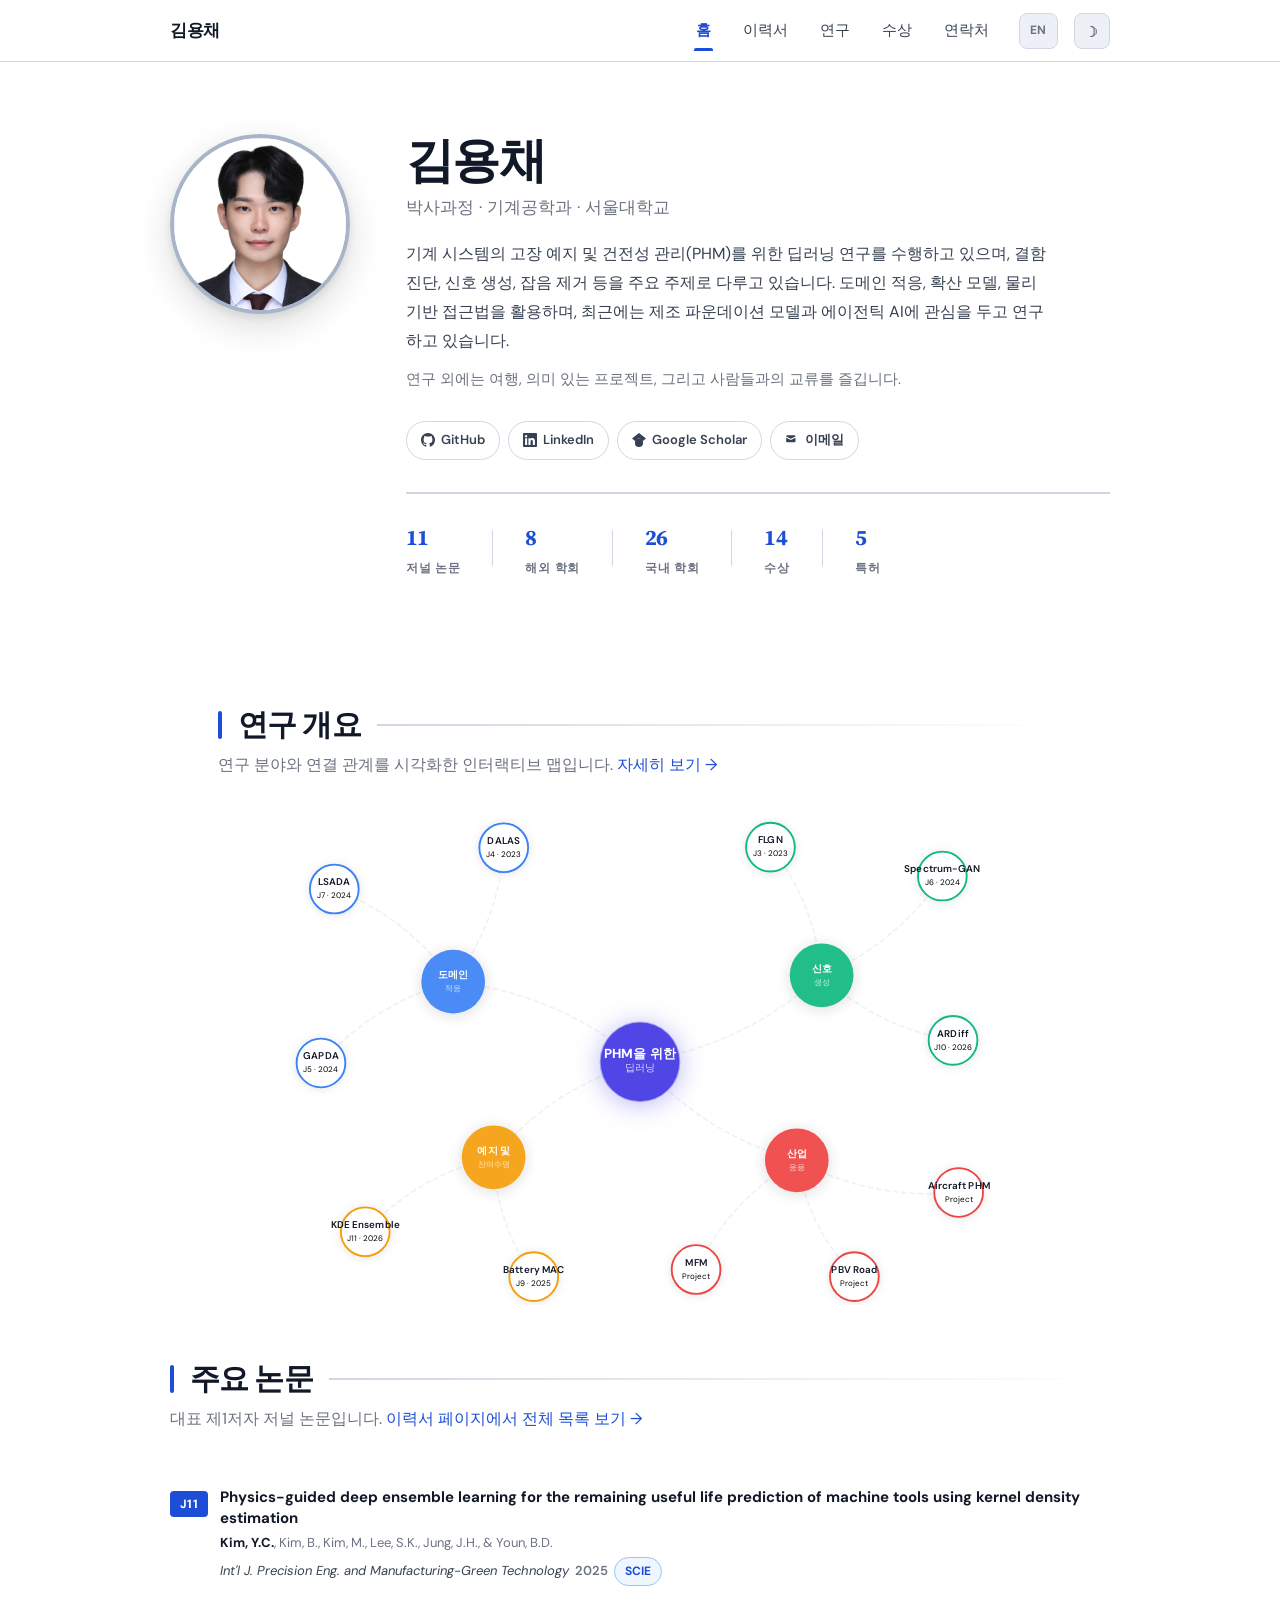
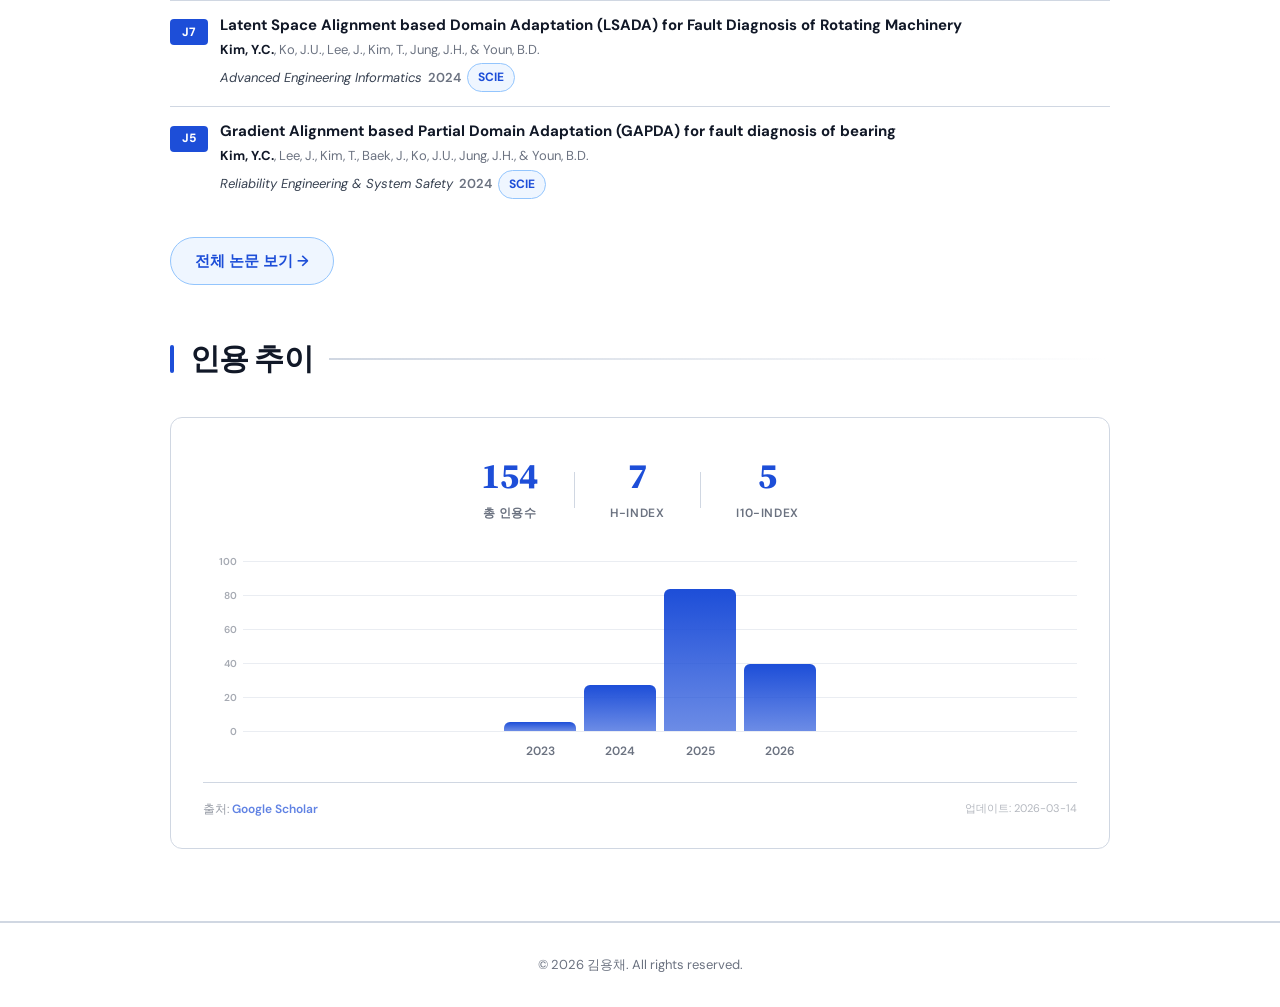
==== ko/index.html @ 2a62b7e0 "mobile friendly, graph" ====
<!DOCTYPE html>
<html lang="ko">
<head>
  <meta charset="UTF-8" />
  <meta name="viewport" content="width=device-width, initial-scale=1.0" />
  <title>김용채 | 박사과정, 서울대학교</title>
  <meta name="description" content="김용채 - 서울대학교 기계공학과 박사과정. 결함 진단, 도메인 적응, 신호 생성을 위한 딥러닝 연구." />
  <link rel="preconnect" href="https://fonts.googleapis.com" />
  <link rel="preconnect" href="https://fonts.gstatic.com" crossorigin />
  <link href="https://fonts.googleapis.com/css2?family=DM+Sans:wght@400;500;600;700;800&family=Source+Serif+4:wght@400;600;700;800&display=swap" rel="stylesheet" />
  <link rel="icon" type="image/svg+xml" href="../favicon.svg" />
  <link rel="stylesheet" href="../css/style.css?v=3" />
</head>
<body>

  <!-- ============================================================
       NAVIGATION
       ============================================================ -->
  <nav class="site-nav">
    <div class="nav-inner">
      <a href="/ko/" class="nav-brand">김용채</a>
      <div class="nav-links">
        <a href="/ko/"              data-page="index">홈</a>
        <a href="/ko/cv.html"       data-page="cv">이력서</a>
        <a href="/ko/research.html" data-page="research">연구</a>
        <a href="/ko/awards.html"   data-page="awards">수상</a>
        <a href="/ko/contact.html"  data-page="contact">연락처</a>
      </div>
      <a href="/" class="lang-toggle" aria-label="Switch to English">EN</a>
      <button id="themeToggle" class="theme-toggle" aria-label="Switch to dark mode">&#9789;</button>
      <button id="navToggle" class="hamburger" aria-label="Toggle menu">
        <span></span><span></span><span></span>
      </button>
    </div>
  </nav>

  <!-- Mobile menu drawer -->
  <div class="mobile-menu" id="mobileMenu">
    <a href="/ko/"              data-page="index">홈</a>
    <a href="/ko/cv.html"       data-page="cv">이력서</a>
    <a href="/ko/research.html" data-page="research">연구</a>
    <a href="/ko/awards.html"   data-page="awards">수상</a>
    <a href="/ko/contact.html"  data-page="contact">연락처</a>
    <button class="mobile-theme-toggle" id="mobileThemeToggle" aria-label="Toggle theme"><span class="theme-icon">&#9789;</span> 다크 모드</button>
  </div>

  <!-- ============================================================
       HERO
       ============================================================ -->
  <section class="hero">
    <div class="hero-inner">

      <!-- Profile photo -->
      <div class="hero-image-wrap">
        <img
          class="hero-image"
          id="heroProfileImage"
          src="../images/profile/반명함.jpg"
          alt="김용채"
        />
      </div>

      <!-- Text column -->
      <div class="hero-content">
        <h1 class="hero-name">김용채</h1>
        <p class="hero-title">박사과정 &middot; 기계공학과 &middot; 서울대학교</p>
        <p class="hero-bio">기계 시스템의 고장 예지 및 건전성 관리(PHM)를 위한 딥러닝 연구를 수행하고 있으며, 결함 진단, 신호 생성, 잡음 제거 등을 주요 주제로 다루고 있습니다. 도메인 적응, 확산 모델, 물리 기반 접근법을 활용하며, 최근에는 제조 파운데이션 모델과 에이전틱 AI에 관심을 두고 연구하고 있습니다.</p>
        <p class="hero-personal">연구 외에는 여행, 의미 있는 프로젝트, 그리고 사람들과의 교류를 즐깁니다.</p>

        <!-- Social links -->
        <div class="social-links">
          <a href="https://github.com/97yong" class="social-link" target="_blank" rel="noopener" aria-label="GitHub">
            <svg viewBox="0 0 24 24" fill="currentColor">
              <path d="M12 0C5.374 0 0 5.373 0 12c0 5.302 3.438 9.8 8.207 11.387.599.111.793-.261.793-.577v-2.234c-3.338.726-4.033-1.416-4.033-1.416-.546-1.387-1.333-1.756-1.333-1.756-1.089-.745.083-.729.083-.729 1.205.084 1.839 1.237 1.839 1.237 1.07 1.834 2.807 1.304 3.492.997.107-.775.418-1.305.762-1.604-2.665-.305-5.467-1.334-5.467-5.931 0-1.311.469-2.381 1.236-3.221-.124-.303-.535-1.524.117-3.176 0 0 1.008-.322 3.301 1.23A11.509 11.509 0 0112 5.803c1.02.005 2.047.138 3.006.404 2.291-1.552 3.297-1.23 3.297-1.23.653 1.653.242 2.874.118 3.176.77.84 1.235 1.911 1.235 3.221 0 4.609-2.807 5.624-5.479 5.921.43.372.823 1.102.823 2.222v3.293c0 .319.192.694.801.576C20.566 21.797 24 17.3 24 12c0-6.627-5.373-12-12-12z"/>
            </svg>
            GitHub
          </a>
          <a href="https://www.linkedin.com/in/yong-chae-kim-89720b229" class="social-link" target="_blank" rel="noopener" aria-label="LinkedIn">
            <svg viewBox="0 0 24 24" fill="currentColor">
              <path d="M20.447 20.452h-3.554v-5.569c0-1.328-.027-3.037-1.852-3.037-1.853 0-2.136 1.445-2.136 2.939v5.667H9.351V9h3.414v1.561h.046c.477-.9 1.637-1.85 3.37-1.85 3.601 0 4.267 2.37 4.267 5.455v6.286zM5.337 7.433a2.062 2.062 0 01-2.063-2.065 2.064 2.064 0 112.063 2.065zm1.782 13.019H3.555V9h3.564v11.452zM22.225 0H1.771C.792 0 0 .774 0 1.729v20.542C0 23.227.792 24 1.771 24h20.451C23.2 24 24 23.227 24 22.271V1.729C24 .774 23.2 0 22.222 0h.003z"/>
            </svg>
            LinkedIn
          </a>
          <a href="https://scholar.google.com/citations?user=qex9tLkAAAAJ&hl=ko&authuser=1" class="social-link" target="_blank" rel="noopener" aria-label="Google Scholar">
            <svg viewBox="0 0 24 24" fill="currentColor">
              <path d="M5.242 13.769L0 9.5 12 0l12 9.5-5.242 4.269C17.548 11.249 14.978 9.5 12 9.5c-2.977 0-5.548 1.748-6.758 4.269zM12 10a7 7 0 100 14 7 7 0 000-14z"/>
            </svg>
            Google Scholar
          </a>
          <a href="mailto:313nara@snu.ac.kr" class="social-link" aria-label="Email">
            <svg viewBox="0 0 24 24" fill="currentColor">
              <path d="M2.003 5.884L10 9.882l7.997-3.998A2 2 0 0016 4H4a2 2 0 00-1.997 1.884z"/>
              <path d="M18 8.118l-8 4-8-4V14a2 2 0 002 2h12a2 2 0 002-2V8.118z"/>
            </svg>
            이메일
          </a>
        </div>

        <!-- Stats row (auto-populated from JSON) -->
        <div class="stats-row">
          <div class="stat-item">
            <span class="stat-num" id="statJournals">—</span>
            <span class="stat-label">저널 논문</span>
          </div>
          <div class="stat-divider" aria-hidden="true"></div>
          <div class="stat-item">
            <span class="stat-num" id="statIntlConf">—</span>
            <span class="stat-label">해외 학회</span>
          </div>
          <div class="stat-divider" aria-hidden="true"></div>
          <div class="stat-item">
            <span class="stat-num" id="statDomConf">—</span>
            <span class="stat-label">국내 학회</span>
          </div>
          <div class="stat-divider" aria-hidden="true"></div>
          <div class="stat-item">
            <span class="stat-num" id="statAwards">—</span>
            <span class="stat-label">수상</span>
          </div>
          <div class="stat-divider" aria-hidden="true"></div>
          <div class="stat-item">
            <span class="stat-num" id="statPatents">—</span>
            <span class="stat-label">특허</span>
          </div>
        </div>

      </div><!-- /hero-content -->
    </div><!-- /hero-inner -->
  </section>

  <!-- ============================================================
       RESEARCH STRUCTURE GRAPH
       ============================================================ -->
  <section class="research-graph-section">
    <div class="container">
      <div class="section-header">
        <h2 class="section-title fade-in">연구 개요</h2>
        <p class="section-subtitle fade-in" data-delay="1">연구 분야와 연결 관계를 시각화한 인터랙티브 맵입니다. <a href="/ko/research.html">자세히 보기 &rarr;</a></p>
      </div>
      <div class="research-graph-wrap fade-in" data-delay="2">
        <svg id="researchGraph" viewBox="0 0 900 520" preserveAspectRatio="xMidYMid meet"></svg>
      </div>
    </div>
  </section>

  <!-- ============================================================
       SELECTED PUBLICATIONS
       ============================================================ -->
  <main class="page-main" style="padding-top: 0; padding-bottom: 0;">
    <div class="page-container">

      <!-- Selected Publications -->
      <section style="margin-bottom: 56px;">
        <div class="section-header">
          <h2 class="section-title fade-in">주요 논문</h2>
          <p class="section-subtitle fade-in" data-delay="1">대표 제1저자 저널 논문입니다. <a href="/ko/cv.html">이력서 페이지에서 전체 목록 보기 &rarr;</a></p>
        </div>

        <div class="pub-list">

          <!-- J11 -->
          <div class="pub-item fade-in">
            <div class="pub-id-col">
              <span class="pub-id">J11</span>
            </div>
            <div class="pub-content">
              <div class="pub-title">
                Physics-guided deep ensemble learning for the remaining useful life prediction of machine tools using kernel density estimation
              </div>
              <div class="pub-authors"><strong class="self">Kim, Y.C.</strong>, Kim, B., Kim, M., Lee, S.K., Jung, J.H., &amp; Youn, B.D.</div>
              <div class="pub-meta">
                <span class="pub-venue">Int'l J. Precision Eng. and Manufacturing-Green Technology</span>
                <span class="pub-year">2025</span>
                <span class="pill-index">SCIE</span>
              </div>
            </div>
          </div>

          <!-- J7 -->
          <div class="pub-item fade-in" data-delay="1">
            <div class="pub-id-col">
              <span class="pub-id">J7</span>
            </div>
            <div class="pub-content">
              <div class="pub-title">
                Latent Space Alignment based Domain Adaptation (LSADA) for Fault Diagnosis of Rotating Machinery
              </div>
              <div class="pub-authors"><strong class="self">Kim, Y.C.</strong>, Ko, J.U., Lee, J., Kim, T., Jung, J.H., &amp; Youn, B.D.</div>
              <div class="pub-meta">
                <span class="pub-venue">Advanced Engineering Informatics</span>
                <span class="pub-year">2024</span>
                <span class="pill-index">SCIE</span>
              </div>
            </div>
          </div>

          <!-- J5 -->
          <div class="pub-item fade-in" data-delay="2">
            <div class="pub-id-col">
              <span class="pub-id">J5</span>
            </div>
            <div class="pub-content">
              <div class="pub-title">
                Gradient Alignment based Partial Domain Adaptation (GAPDA) for fault diagnosis of bearing
              </div>
              <div class="pub-authors"><strong class="self">Kim, Y.C.</strong>, Lee, J., Kim, T., Baek, J., Ko, J.U., Jung, J.H., &amp; Youn, B.D.</div>
              <div class="pub-meta">
                <span class="pub-venue">Reliability Engineering &amp; System Safety</span>
                <span class="pub-year">2024</span>
                <span class="pill-index">SCIE</span>
              </div>
            </div>
          </div>

        </div><!-- /pub-list -->

        <div style="margin-top: 24px;">
          <a href="/ko/cv.html" class="btn btn-outline">전체 논문 보기 &rarr;</a>
        </div>
      </section>

      <!-- ============================================================
           CITATION TREND CHART
           ============================================================ -->
      <section class="citation-section" style="margin-bottom: 56px;">
        <div class="section-header">
          <h2 class="section-title fade-in">인용 추이</h2>
        </div>
        <div class="citation-chart-wrap fade-in" data-delay="1">
          <div class="citation-stats">
            <div class="citation-stat">
              <span class="citation-stat-num" id="citTotal">—</span>
              <span class="citation-stat-label">총 인용수</span>
            </div>
            <div class="citation-stat">
              <span class="citation-stat-num" id="citHIndex">—</span>
              <span class="citation-stat-label">h-index</span>
            </div>
            <div class="citation-stat">
              <span class="citation-stat-num" id="citI10">—</span>
              <span class="citation-stat-label">i10-index</span>
            </div>
          </div>
          <div class="citation-chart-area">
            <div class="citation-grid-lines" id="citGridLines"></div>
            <div class="citation-chart" id="citationChart">
              <!-- Rendered by JS -->
            </div>
          </div>
          <div class="citation-footer">
            <p class="citation-source">출처: <a href="https://scholar.google.com/citations?user=qex9tLkAAAAJ" target="_blank" rel="noopener">Google Scholar</a></p>
            <span class="citation-updated" id="citUpdated"></span>
          </div>
        </div>
      </section>

    </div><!-- /page-container -->
  </main>


  <!-- ============================================================
       FOOTER
       ============================================================ -->
  <footer class="site-footer">
    <p>&copy; 2026 김용채. All rights reserved.</p>
  </footer>

  <script src="../js/main.js"></script>
  <script>
    document.addEventListener('DOMContentLoaded', async () => {
      // Apply profile image adjustments from site.json
      try {
        const data = await loadJSON('../data/site.json');
        const img = document.getElementById('heroProfileImage');
        if (img && data.profileImage) img.src = '../' + data.profileImage;
        if (img && data.profileImageAdjust) {
          const adj = data.profileImageAdjust;
          img.style.transformOrigin = (adj.posX ?? 50) + '% ' + (adj.posY ?? 50) + '%';
          if (adj.zoom && adj.zoom !== 100) {
            img.style.transform = 'scale(' + (adj.zoom / 100) + ')';
          }
        }
      } catch(e) {}

      // Auto-populate stats from JSON data
      try {
        const [pub, awards] = await Promise.all([
          loadJSON('../data/publications.json'),
          loadJSON('../data/awards.json')
        ]);
        const jCount = (pub.journals || []).length;
        const intlCount = (pub.conferences || []).length;
        const domCount = (pub.domesticConferences || []).length;
        const aCount = (awards.competitions || []).length;
        const pCount = (pub.patents ? (pub.patents.registered || []).length + (pub.patents.applications || []).length : 0);
        document.getElementById('statJournals').textContent = jCount;
        document.getElementById('statIntlConf').textContent = intlCount;
        document.getElementById('statDomConf').textContent = domCount;
        document.getElementById('statAwards').textContent = aCount;
        document.getElementById('statPatents').textContent = pCount;
      } catch(e) {}

      // Citation trend chart
      try {
        const cit = await loadJSON('../data/citations.json');

        function animateCount(el, target) {
          var duration = 1200;
          var startTime = null;
          function step(ts) {
            if (!startTime) startTime = ts;
            var progress = Math.min((ts - startTime) / duration, 1);
            var ease = 1 - Math.pow(1 - progress, 3);
            el.textContent = Math.round(target * ease);
            if (progress < 1) requestAnimationFrame(step);
          }
          requestAnimationFrame(step);
        }

        const elTotal  = document.getElementById('citTotal');
        const elHIndex = document.getElementById('citHIndex');
        const elI10    = document.getElementById('citI10');
        if (elTotal)  animateCount(elTotal,  cit.totalCitations || 0);
        if (elHIndex) animateCount(elHIndex, cit.hIndex || 0);
        if (elI10)    animateCount(elI10,    cit.i10Index || 0);

        // Last updated
        const updEl = document.getElementById('citUpdated');
        if (updEl && cit.lastUpdated) {
          updEl.textContent = '업데이트: ' + cit.lastUpdated;
        }

        const chart = document.getElementById('citationChart');
        const gridLines = document.getElementById('citGridLines');
        const years = Object.keys(cit.citesPerYear || {}).sort();
        if (chart && years.length > 0) {
          const counts = years.map(y => cit.citesPerYear[y]);
          const maxCount = Math.max(...counts, 1);
          const chartHeight = chart.clientHeight || 200;

          // Draw horizontal grid lines at round intervals (10, 20, 30...)
          if (gridLines) {
            var interval = maxCount <= 50 ? 10 : maxCount <= 100 ? 20 : maxCount <= 200 ? 25 : 50;
            var gridMax = Math.ceil(maxCount / interval) * interval;
            for (var g = 0; g <= gridMax; g += interval) {
              var pct = (g / gridMax) * 100;
              var line = document.createElement('div');
              line.className = 'citation-grid-line';
              line.style.bottom = pct + '%';
              gridLines.appendChild(line);
              var label = document.createElement('div');
              label.className = 'citation-grid-label';
              label.style.bottom = pct + '%';
              label.textContent = g;
              gridLines.appendChild(label);
            }
          }

          // Use gridMax for bar height calculation
          var barMax = Math.ceil(maxCount / (maxCount <= 50 ? 10 : maxCount <= 100 ? 20 : maxCount <= 200 ? 25 : 50)) * (maxCount <= 50 ? 10 : maxCount <= 100 ? 20 : maxCount <= 200 ? 25 : 50);

          years.forEach(function(year, i) {
            const count = counts[i];
            const barHeight = barMax > 0 ? Math.max((count / barMax) * (chartHeight - 30), count > 0 ? 4 : 0) : 0;

            const group = document.createElement('div');
            group.className = 'citation-bar-group';

            const countEl = document.createElement('div');
            countEl.className = 'citation-bar-count';
            countEl.textContent = count;

            const bar = document.createElement('div');
            bar.className = 'citation-bar';
            bar.style.height = barHeight + 'px';
            bar.style.transitionDelay = (i * 0.12) + 's';

            const yearEl = document.createElement('div');
            yearEl.className = 'citation-bar-year';
            yearEl.textContent = year;

            group.appendChild(countEl);
            group.appendChild(bar);
            group.appendChild(yearEl);
            chart.appendChild(group);
          });

          // Animate bars + show counts when scrolled into view
          const observer = new IntersectionObserver(function(entries) {
            entries.forEach(function(entry) {
              if (entry.isIntersecting) {
                chart.querySelectorAll('.citation-bar').forEach(function(b) {
                  b.classList.add('animate');
                });
                setTimeout(function() {
                  chart.querySelectorAll('.citation-bar-count').forEach(function(c) {
                    c.classList.add('show');
                  });
                }, 600);
                observer.disconnect();
              }
            });
          }, { threshold: 0.2 });
          observer.observe(chart);
        }
      } catch(e) {}
    });
  </script>
  <script>
    // Interactive Force-Directed Research Graph
    document.addEventListener('DOMContentLoaded', function () {
      var svg = document.getElementById('researchGraph');
      if (!svg) return;
      var wrap = svg.closest('.research-graph-wrap');
      var W = 900, H = 520;

      // Category colors
      var colors = {
        center: '#4F46E5',
        da: '#3B82F6',
        sg: '#10B981',
        prog: '#F59E0B',
        app: '#EF4444'
      };

      // All nodes: { id, label, sub, x, y, r, type, branch, desc, fixed }
      var nodes = [
        { id: 'center', label: 'PHM을 위한', sub: '딥러닝', x: 450, y: 260, r: 42, type: 'center', branch: 'center', fixed: true },
        // Domain Adaptation
        { id: 'da', label: '도메인', sub: '적응', x: 200, y: 140, r: 34, type: 'branch', branch: 'da' },
        { id: 'lsada', label: 'LSADA', sub: 'J7 · 2024', x: 70, y: 60, r: 26, type: 'leaf', branch: 'da', desc: 'Latent Space Alignment Domain Adaptation for unsupervised fault diagnosis' },
        { id: 'gapda', label: 'GAPDA', sub: 'J5 · 2024', x: 80, y: 230, r: 26, type: 'leaf', branch: 'da', desc: 'Gradient Alignment Partial Domain Adaptation with domain knowledge filter' },
        { id: 'dalas', label: 'DALAS', sub: 'J4 · 2023', x: 200, y: 30, r: 26, type: 'leaf', branch: 'da', desc: 'Label-aligned sampling for imbalanced cross-domain fault diagnosis' },
        // Signal Generation
        { id: 'sg', label: '신호', sub: '생성', x: 700, y: 140, r: 34, type: 'branch', branch: 'sg' },
        { id: 'flgn', label: 'FLGN', sub: 'J3 · 2023', x: 700, y: 30, r: 26, type: 'leaf', branch: 'sg', desc: 'Frequency-learning generative network for variable-length vibration signals' },
        { id: 'gan', label: 'Spectrum-GAN', sub: 'J6 · 2024', x: 830, y: 60, r: 26, type: 'leaf', branch: 'sg', desc: 'Spectral loss & density-directionality sampling for fault signal generation' },
        { id: 'ardiff', label: 'ARDiff', sub: 'J10 · 2026', x: 830, y: 220, r: 26, type: 'leaf', branch: 'sg', desc: 'Adaptive reverse-step diffusion for unsupervised vibration denoising' },
        // Prognostics
        { id: 'prog', label: '예지 및', sub: '잔여수명', x: 260, y: 420, r: 34, type: 'branch', branch: 'prog' },
        { id: 'kde', label: 'KDE Ensemble', sub: 'J11 · 2026', x: 120, y: 470, r: 26, type: 'leaf', branch: 'prog', desc: 'Physics-guided transformer ensemble with KDE for tool remaining useful life' },
        { id: 'batt', label: 'Battery MAC', sub: 'J9 · 2025', x: 300, y: 490, r: 26, type: 'leaf', branch: 'prog', desc: 'Partial charge matrix framework for battery maximum available capacity' },
        // Industrial Applications
        { id: 'app', label: '산업', sub: '응용', x: 640, y: 420, r: 34, type: 'branch', branch: 'app' },
        { id: 'mfm', label: 'MFM', sub: 'Project', x: 560, y: 490, r: 26, type: 'leaf', branch: 'app', desc: 'Large-scale multimodal foundation model for manufacturing data' },
        { id: 'pbv', label: 'PBV Road', sub: 'Project', x: 700, y: 490, r: 26, type: 'leaf', branch: 'app', desc: 'Deep learning for road diagnostics: anomaly detection & pothole identification' },
        { id: 'air', label: 'Aircraft PHM', sub: 'Project', x: 810, y: 460, r: 26, type: 'leaf', branch: 'app', desc: 'Flight data recorder analysis with autoencoder for engine anomaly detection' }
      ];

      // Edges: [sourceId, targetId]
      var edges = [
        ['center','da'],['center','sg'],['center','prog'],['center','app'],
        ['da','lsada'],['da','gapda'],['da','dalas'],
        ['sg','flgn'],['sg','gan'],['sg','ardiff'],
        ['prog','kde'],['prog','batt'],
        ['app','mfm'],['app','pbv'],['app','air']
      ];

      var nodeMap = {};
      nodes.forEach(function(n) { n.vx = 0; n.vy = 0; nodeMap[n.id] = n; });

      // SVG helper
      function el(tag, attrs) {
        var e = document.createElementNS('http://www.w3.org/2000/svg', tag);
        for (var k in attrs) e.setAttribute(k, attrs[k]);
        return e;
      }

      // Defs: gradients & glow filter
      var defs = el('defs', {});
      // Glow filter
      defs.innerHTML =
        '<filter id="glow" x="-50%" y="-50%" width="200%" height="200%">' +
          '<feGaussianBlur stdDeviation="3" result="blur"/>' +
          '<feMerge><feMergeNode in="blur"/><feMergeNode in="SourceGraphic"/></feMerge>' +
        '</filter>';
      svg.appendChild(defs);

      // Edge layer
      var edgeLayer = el('g', { class: 'rg-edge-layer' });
      svg.appendChild(edgeLayer);
      // Node layer
      var nodeLayer = el('g', { class: 'rg-node-layer' });
      svg.appendChild(nodeLayer);

      // Draw edges as paths (curved)
      var edgeEls = [];
      edges.forEach(function(e) {
        var path = el('path', { class: 'rg-edge', 'data-branch': nodeMap[e[1]].branch, 'data-src': e[0], 'data-tgt': e[1] });
        edgeLayer.appendChild(path);
        edgeEls.push({ src: e[0], tgt: e[1], el: path });
      });

      function updateEdge(ee) {
        var s = nodeMap[ee.src], t = nodeMap[ee.tgt];
        var mx = (s.x + t.x) / 2, my = (s.y + t.y) / 2;
        var dx = t.x - s.x, dy = t.y - s.y;
        var len = Math.sqrt(dx*dx + dy*dy) || 1;
        var off = len * 0.15;
        var cx = mx + (-dy / len) * off;
        var cy = my + (dx / len) * off;
        ee.el.setAttribute('d', 'M' + s.x + ',' + s.y + ' Q' + cx + ',' + cy + ' ' + t.x + ',' + t.y);
      }

      // Draw nodes
      var nodeEls = [];
      nodes.forEach(function(n) {
        var g = el('g', { class: 'rg-node-group', 'data-id': n.id, 'data-branch': n.branch, style: 'cursor:grab' });

        // Circle
        var c = el('circle', {
          cx: 0, cy: 0, r: n.r,
          class: 'rg-circle rg-circle-' + n.type,
          fill: n.type === 'center' ? colors.center : (n.type === 'branch' ? colors[n.branch] : 'var(--color-bg-card, var(--color-bg))'),
          stroke: colors[n.branch],
          'stroke-width': n.type === 'leaf' ? 2 : 0
        });
        g.appendChild(c);

        // Pulse ring for center
        if (n.type === 'center') {
          var pulse = el('circle', { cx: 0, cy: 0, r: n.r, class: 'rg-pulse', fill: 'none', stroke: colors.center, 'stroke-width': 2, opacity: 0.4 });
          g.insertBefore(pulse, c);
        }

        // Label
        var label = el('text', { x: 0, y: n.sub ? -4 : 2, class: 'rg-label rg-label-' + n.type });
        label.textContent = n.label;
        g.appendChild(label);

        if (n.sub) {
          var sub = el('text', { x: 0, y: 10, class: 'rg-sublabel rg-sublabel-' + n.type });
          sub.textContent = n.sub;
          g.appendChild(sub);
        }

        g.setAttribute('transform', 'translate(' + n.x + ',' + n.y + ')');
        nodeLayer.appendChild(g);
        n.el = g;
        nodeEls.push(n);
      });

      // Tooltip
      var tooltip = document.createElement('div');
      tooltip.className = 'rg-tooltip';
      tooltip.innerHTML = '<div class="rg-tooltip-title"></div><div class="rg-tooltip-desc"></div>';
      wrap.appendChild(tooltip);

      function showTooltip(n) {
        if (!n.desc) return;
        var rect = wrap.getBoundingClientRect();
        var svgRect = svg.getBoundingClientRect();
        var sx = svgRect.width / W, sy = svgRect.height / H;
        var px = n.x * sx + svgRect.left - rect.left;
        var py = n.y * sy + svgRect.top - rect.top;
        tooltip.querySelector('.rg-tooltip-title').textContent = n.label;
        tooltip.querySelector('.rg-tooltip-desc').textContent = n.desc;
        tooltip.style.left = Math.max(8, Math.min(px - 130, rect.width - 270)) + 'px';
        tooltip.style.top = (py - n.r * sy - 68) + 'px';
        tooltip.classList.add('visible');
      }
      function hideTooltip() { tooltip.classList.remove('visible'); }

      // Hover highlighting
      nodes.forEach(function(n) {
        n.el.addEventListener('mouseenter', function() {
          n.el.classList.add('hovered');
          edgeEls.forEach(function(ee) {
            if (ee.src === n.id || ee.tgt === n.id || ee.src === n.branch || (n.type === 'branch' && nodeMap[ee.tgt].branch === n.id)) {
              ee.el.classList.add('active');
            }
          });
          showTooltip(n);
        });
        n.el.addEventListener('mouseleave', function() {
          n.el.classList.remove('hovered');
          edgeEls.forEach(function(ee) { ee.el.classList.remove('active'); });
          hideTooltip();
        });
        if (n.type === 'leaf') {
          n.el.addEventListener('click', function(e) {
            if (!n._dragged) window.location.href = '/ko/research.html';
          });
        }
      });

      // Force simulation with auto-stop
      var damping = 0.85;
      var running = true;
      var animId = null;
      var springLen = { center: 180, branch: 120 };
      var springK = 0.008;
      var repulsion = 8000;
      var centerGravity = 0.0005;
      var stableFrames = 0;

      function tick() {
        // Repulsion between all nodes
        for (var i = 0; i < nodes.length; i++) {
          for (var j = i + 1; j < nodes.length; j++) {
            var a = nodes[i], b = nodes[j];
            var dx = b.x - a.x, dy = b.y - a.y;
            var dist = Math.sqrt(dx*dx + dy*dy) || 1;
            var minDist = a.r + b.r + 10;
            if (dist < minDist * 3) {
              var force = repulsion / (dist * dist);
              var fx = (dx / dist) * force, fy = (dy / dist) * force;
              if (!a.fixed) { a.vx -= fx; a.vy -= fy; }
              if (!b.fixed) { b.vx += fx; b.vy += fy; }
            }
          }
        }

        // Spring forces along edges
        edgeEls.forEach(function(ee) {
          var s = nodeMap[ee.src], t = nodeMap[ee.tgt];
          var dx = t.x - s.x, dy = t.y - s.y;
          var dist = Math.sqrt(dx*dx + dy*dy) || 1;
          var ideal = s.type === 'center' ? springLen.center : springLen.branch;
          var force = (dist - ideal) * springK;
          var fx = (dx / dist) * force, fy = (dy / dist) * force;
          if (!s.fixed) { s.vx += fx; s.vy += fy; }
          if (!t.fixed) { t.vx -= fx; t.vy -= fy; }
        });

        // Center gravity
        nodes.forEach(function(n) {
          if (n.fixed) return;
          n.vx += (W / 2 - n.x) * centerGravity;
          n.vy += (H / 2 - n.y) * centerGravity;
        });

        // Integrate
        var totalV = 0;
        nodes.forEach(function(n) {
          if (n.fixed || n._dragging) return;
          n.vx *= damping;
          n.vy *= damping;
          n.x += n.vx;
          n.y += n.vy;
          n.x = Math.max(n.r + 5, Math.min(W - n.r - 5, n.x));
          n.y = Math.max(n.r + 5, Math.min(H - n.r - 5, n.y));
          totalV += Math.abs(n.vx) + Math.abs(n.vy);
        });

        // Update positions
        nodes.forEach(function(n) {
          n.el.setAttribute('transform', 'translate(' + n.x.toFixed(1) + ',' + n.y.toFixed(1) + ')');
        });
        edgeEls.forEach(updateEdge);

        // Auto-stop when stable
        if (totalV < 0.5) {
          stableFrames++;
          if (stableFrames > 30) { running = false; }
        } else {
          stableFrames = 0;
        }

        if (running) animId = requestAnimationFrame(tick);
      }

      // Run simulation
      animId = requestAnimationFrame(tick);
      setTimeout(function() { damping = 0.5; }, 1500);
      setTimeout(function() { damping = 0.15; }, 3000);

      // Drag handling
      var dragNode = null, dragOffset = { x: 0, y: 0 };

      function getSVGPoint(e) {
        var rect = svg.getBoundingClientRect();
        var touch = e.touches ? e.touches[0] : e;
        return {
          x: (touch.clientX - rect.left) / rect.width * W,
          y: (touch.clientY - rect.top) / rect.height * H
        };
      }

      function onStart(e) {
        var target = e.target.closest('.rg-node-group');
        if (!target) return;
        var id = target.getAttribute('data-id');
        var n = nodeMap[id];
        if (!n || n.type === 'center') return;
        e.preventDefault();
        var pt = getSVGPoint(e);
        dragNode = n;
        dragNode._dragging = true;
        dragNode._dragged = false;
        dragOffset.x = n.x - pt.x;
        dragOffset.y = n.y - pt.y;
        target.style.cursor = 'grabbing';
        damping = 0.85;
        stableFrames = 0;
        if (!running) { running = true; animId = requestAnimationFrame(tick); }
      }

      function onMove(e) {
        if (!dragNode) return;
        e.preventDefault();
        var pt = getSVGPoint(e);
        dragNode.x = Math.max(dragNode.r, Math.min(W - dragNode.r, pt.x + dragOffset.x));
        dragNode.y = Math.max(dragNode.r, Math.min(H - dragNode.r, pt.y + dragOffset.y));
        dragNode.vx = 0; dragNode.vy = 0;
        dragNode._dragged = true;
      }

      function onEnd() {
        if (!dragNode) return;
        dragNode.el.style.cursor = 'grab';
        dragNode._dragging = false;
        dragNode = null;
        setTimeout(function() { damping = 0.3; }, 500);
        setTimeout(function() { damping = 0.1; }, 2000);
      }

      svg.addEventListener('mousedown', onStart);
      svg.addEventListener('touchstart', onStart, { passive: false });
      window.addEventListener('mousemove', onMove);
      window.addEventListener('touchmove', onMove, { passive: false });
      window.addEventListener('mouseup', onEnd);
      window.addEventListener('touchend', onEnd);
    });
  </script>
</body>
</html>
---- css/style.css ----
/*
 * ============================================================
 *  style.css — Yong Chae Kim | Academic Personal Website
 *  Design: Bright, confident academic — high contrast,
 *          strong typography, visible cards and borders.
 *  Font: Source Serif 4 (headings) + DM Sans (body)
 * ============================================================
 */


/* ============================================================
   1. CSS CUSTOM PROPERTIES (DESIGN TOKENS)
   ============================================================ */

:root {
  /* --- Palette: Light Mode --- */
  --color-bg:           #ffffff;
  --color-bg-subtle:    #f6f8fb;
  --color-bg-inset:     #edf1f7;
  --color-surface:      #ffffff;
  --color-surface-hover:#f0f4ff;

  --color-border:       #d0d7e2;
  --color-border-strong:#a8b5c8;

  --color-text:         #111827;
  --color-text-muted:   #374151;
  --color-text-subtle:  #6b7280;
  --color-text-faint:   #9ca3af;

  --color-accent:       #1d4ed8;
  --color-accent-hover: #1e40af;
  --color-accent-subtle:#eff6ff;
  --color-accent-border:#93c5fd;

  --color-gold:         #92400e;
  --color-gold-bg:      #fef3c7;
  --color-gold-border:  #fcd34d;

  --color-silver:       #475569;
  --color-silver-bg:    #f1f5f9;
  --color-silver-border:#cbd5e1;

  --color-green:        #065f46;
  --color-green-bg:     #d1fae5;
  --color-green-border: #6ee7b7;

  /* --- Typography --- */
  --font-heading: 'Source Serif 4', 'Georgia', serif;
  --font-sans:    'DM Sans', -apple-system, BlinkMacSystemFont, 'Segoe UI', Helvetica, sans-serif;
  --font-mono:    'SFMono-Regular', Consolas, 'Liberation Mono', Menlo, monospace;

  /* --- Spacing --- */
  --nav-height:  62px;
  --page-max:    940px;
  --page-pad:    clamp(20px, 5vw, 48px);

  /* --- Radii --- */
  --radius-sm:   4px;
  --radius-md:   8px;
  --radius-lg:   12px;
  --radius-xl:   16px;
  --radius-pill: 100px;

  /* --- Shadows (stronger for visibility) --- */
  --shadow-sm:   0 1px 3px rgba(0, 0, 0, 0.1), 0 1px 2px rgba(0, 0, 0, 0.06);
  --shadow-md:   0 4px 14px rgba(0, 0, 0, 0.12), 0 2px 6px rgba(0, 0, 0, 0.08);
  --shadow-lg:   0 12px 36px rgba(0, 0, 0, 0.14), 0 4px 10px rgba(0, 0, 0, 0.08);
  --shadow-hover:0 10px 30px rgba(29, 78, 216, 0.18), 0 4px 10px rgba(29, 78, 216, 0.10);

  /* --- Transitions --- */
  --ease:        cubic-bezier(0.4, 0, 0.2, 1);
  --transition:  0.2s var(--ease);
  --transition-slow: 0.3s var(--ease);
  --transition-theme: background-color 0.3s var(--ease),
                      color 0.3s var(--ease),
                      border-color 0.3s var(--ease),
                      box-shadow 0.3s var(--ease);
}


/* ============================================================
   2. CSS RESET & BASE
   ============================================================ */

*, *::before, *::after {
  box-sizing: border-box;
  margin: 0;
  padding: 0;
}

html {
  scroll-behavior: smooth;
  font-size: 16px;
  -webkit-text-size-adjust: 100%;
  text-size-adjust: 100%;
}

body {
  font-family: var(--font-sans);
  font-size: 1rem;
  line-height: 1.75;
  color: var(--color-text);
  background-color: var(--color-bg);
  transition: var(--transition-theme);
  overflow-x: hidden;
  -webkit-font-smoothing: antialiased;
  -moz-osx-font-smoothing: grayscale;
}

img {
  max-width: 100%;
  display: block;
  -webkit-user-drag: none;
  user-select: none;
  pointer-events: none;
}

a {
  color: var(--color-accent);
  text-decoration: none;
  transition: color var(--transition);
}

a:hover {
  color: var(--color-accent-hover);
}

ul, ol {
  list-style: none;
}

button {
  cursor: pointer;
  font-family: inherit;
  border: none;
  background: none;
}

::selection {
  background: var(--color-accent-subtle);
  color: var(--color-accent);
}


/* ============================================================
   3. TYPOGRAPHY SCALE
   ============================================================ */

h1, h2, h3, h4, h5, h6 {
  font-family: var(--font-heading);
  font-weight: 700;
  line-height: 1.2;
  letter-spacing: -0.01em;
  color: var(--color-text);
  transition: color var(--transition-slow);
}

h1 { font-size: clamp(2.25rem, 5vw, 3.25rem); font-weight: 800; letter-spacing: -0.02em; }
h2 { font-size: clamp(1.5rem, 3vw, 2rem);     font-weight: 700; }
h3 { font-size: clamp(1.125rem, 2vw, 1.375rem); font-weight: 600; }
h4 { font-size: 1rem;   font-weight: 600; }
h5 { font-size: 0.875rem; font-weight: 600; }
h6 { font-size: 0.8125rem; font-weight: 600; }

p {
  color: var(--color-text-muted);
  transition: color var(--transition-slow);
}

small {
  font-size: 0.8125rem;
  color: var(--color-text-subtle);
}

strong {
  font-weight: 600;
  color: var(--color-text);
}

code {
  font-family: var(--font-mono);
  font-size: 0.875em;
  background: var(--color-bg-inset);
  padding: 0.15em 0.4em;
  border-radius: var(--radius-sm);
  color: var(--color-accent);
}


/* ============================================================
   4. NAVIGATION
   ============================================================ */

.site-nav {
  position: fixed;
  top: 0;
  left: 0;
  right: 0;
  z-index: 1000;
  height: var(--nav-height);
  background: rgba(255, 255, 255, 0.95);
  backdrop-filter: blur(16px) saturate(180%);
  -webkit-backdrop-filter: blur(16px) saturate(180%);
  border-bottom: 1px solid var(--color-border);
  transition: var(--transition-theme),
              box-shadow var(--transition-slow);
}

.site-nav.scrolled {
  box-shadow: var(--shadow-sm);
}

.nav-inner {
  max-width: calc(var(--page-max) + var(--page-pad) * 2);
  margin: 0 auto;
  padding: 0 var(--page-pad);
  height: 100%;
  display: flex;
  align-items: center;
  gap: 16px;
}

/* Brand / logo */
.nav-brand {
  font-family: var(--font-heading);
  font-size: 1.0625rem;
  font-weight: 700;
  letter-spacing: -0.02em;
  color: var(--color-text);
  white-space: nowrap;
  transition: color var(--transition-slow);
}

.nav-brand:hover {
  color: var(--color-accent);
}

.nav-brand .accent {
  color: var(--color-accent);
}

/* Desktop links */
.nav-links {
  display: flex;
  align-items: center;
  gap: 4px;
  margin-left: auto;
}

.nav-links a {
  font-size: 0.9375rem;
  font-weight: 500;
  color: var(--color-text-muted);
  padding: 6px 14px;
  border-radius: var(--radius-md);
  transition: color var(--transition), background var(--transition);
  position: relative;
}

.nav-links a:hover {
  color: var(--color-text);
  background: var(--color-bg-inset);
}

.nav-links a.active {
  color: var(--color-accent);
  font-weight: 600;
}

.nav-links a.active::after {
  content: '';
  position: absolute;
  bottom: -1px;
  left: 12px;
  right: 12px;
  height: 2.5px;
  background: var(--color-accent);
  border-radius: 2px 2px 0 0;
}

/* Theme toggle */
.theme-toggle {
  display: flex;
  align-items: center;
  justify-content: center;
  width: 36px;
  height: 36px;
  border-radius: var(--radius-md);
  background: var(--color-bg-inset);
  border: 1px solid var(--color-border);
  color: var(--color-text-subtle);
  transition: background var(--transition), border-color var(--transition),
              color var(--transition), transform var(--transition);
  flex-shrink: 0;
  font-size: 1.1rem;
}

.theme-toggle:hover {
  background: var(--color-bg-subtle);
  border-color: var(--color-border-strong);
  color: var(--color-text);
  transform: rotate(12deg);
}

.theme-toggle svg {
  width: 16px;
  height: 16px;
  fill: none;
  stroke: currentColor;
  stroke-width: 2;
  stroke-linecap: round;
  stroke-linejoin: round;
}

.theme-toggle .icon-sun  { display: block; }
.theme-toggle .icon-moon { display: none; }

/* Language toggle */
.lang-toggle {
  display: flex;
  align-items: center;
  justify-content: center;
  height: 36px;
  padding: 0 10px;
  border-radius: var(--radius-md);
  background: var(--color-bg-inset);
  border: 1px solid var(--color-border);
  color: var(--color-text-subtle);
  font-size: 0.75rem;
  font-weight: 700;
  letter-spacing: 0.05em;
  text-decoration: none;
  flex-shrink: 0;
  transition: background var(--transition), border-color var(--transition),
              color var(--transition);
}

.lang-toggle:hover {
  background: var(--color-bg-subtle);
  border-color: var(--color-border-strong);
  color: var(--color-text);
}

/* Hamburger -- mobile only */
.hamburger {
  display: none;
  flex-direction: column;
  justify-content: center;
  gap: 5px;
  width: 36px;
  height: 36px;
  border-radius: var(--radius-md);
  border: 1px solid var(--color-border);
  background: var(--color-bg-inset);
  color: var(--color-text-subtle);
  transition: background var(--transition), border-color var(--transition);
  padding: 8px;
  margin-left: 4px;
}

.hamburger:hover {
  background: var(--color-bg-subtle);
  border-color: var(--color-border-strong);
}

.hamburger span {
  display: block;
  width: 100%;
  height: 1.5px;
  background: currentColor;
  border-radius: 2px;
  transition: transform var(--transition), opacity var(--transition);
}

.hamburger.open span:nth-child(1) { transform: rotate(45deg) translate(4.5px, 4.5px); }
.hamburger.open span:nth-child(2) { opacity: 0; }
.hamburger.open span:nth-child(3) { transform: rotate(-45deg) translate(4.5px, -4.5px); }

/* Mobile menu drawer */
.mobile-menu {
  display: none;
  position: fixed;
  top: var(--nav-height);
  left: 0;
  right: 0;
  background: var(--color-bg);
  border-bottom: 1px solid var(--color-border);
  padding: 8px 20px 16px;
  z-index: 999;
  flex-direction: column;
  gap: 2px;
  box-shadow: var(--shadow-md);
  transition: var(--transition-theme);
}

.mobile-menu.open {
  display: flex;
}

.mobile-menu a {
  font-size: 0.9375rem;
  font-weight: 500;
  color: var(--color-text-muted);
  padding: 10px 14px;
  border-radius: var(--radius-md);
  transition: color var(--transition), background var(--transition);
}

.mobile-menu a:hover,
.mobile-menu a.active {
  color: var(--color-text);
  background: var(--color-bg-inset);
}

/* Mobile theme toggle inside menu — hidden on desktop */
.mobile-theme-toggle {
  display: none;
}

@media (max-width: 768px) {
  .mobile-theme-toggle {
    display: flex;
    align-items: center;
    gap: 10px;
    font-size: 0.9375rem;
    font-weight: 500;
    color: var(--color-text-muted);
    padding: 10px 14px;
    border-radius: var(--radius-md);
    background: none;
    border: none;
    width: 100%;
    cursor: pointer;
    margin-top: 4px;
    border-top: 1px solid var(--color-border);
    padding-top: 14px;
    transition: color var(--transition), background var(--transition);
  }

  .mobile-theme-toggle:hover {
    color: var(--color-text);
    background: var(--color-bg-inset);
  }
}


/* ============================================================
   5. HERO / HOME PAGE
   ============================================================ */

.hero {
  padding-top: calc(var(--nav-height) + 72px);
  padding-bottom: 80px;
  padding-left: var(--page-pad);
  padding-right: var(--page-pad);
  max-width: calc(var(--page-max) + var(--page-pad) * 2);
  margin: 0 auto;
}

.hero-inner {
  display: flex;
  align-items: flex-start;
  gap: 56px;
}

/* Profile image */
.hero-image-wrap {
  flex-shrink: 0;
}

.hero-image {
  width: 180px;
  height: 180px;
  border-radius: 50%;
  object-fit: cover;
  object-position: top center;
  border: 4px solid var(--color-border-strong);
  box-shadow: var(--shadow-lg);
  transition: border-color var(--transition-slow), box-shadow var(--transition-slow);
}

.hero-image:hover {
  border-color: var(--color-accent-border);
  box-shadow: var(--shadow-hover);
}

/* Text column */
.hero-content {
  flex: 1;
  min-width: 0;
}

.hero-name {
  font-family: var(--font-heading);
  font-size: clamp(2rem, 4.5vw, 3rem);
  font-weight: 800;
  letter-spacing: -0.035em;
  line-height: 1.1;
  color: var(--color-text);
  margin-bottom: 8px;
  transition: color var(--transition-slow);
}

.hero-title {
  font-size: 1.0625rem;
  font-weight: 400;
  color: var(--color-text-subtle);
  margin-bottom: 20px;
  line-height: 1.5;
  transition: color var(--transition-slow);
}

.hero-title strong {
  color: var(--color-text-muted);
  font-weight: 500;
}

.hero-bio {
  font-size: 1rem;
  color: var(--color-text-muted);
  line-height: 1.8;
  margin-bottom: 12px;
  max-width: 640px;
  transition: color var(--transition-slow);
}

.hero-personal {
  font-size: 0.9375rem;
  color: var(--color-text-subtle);
  line-height: 1.7;
  margin-bottom: 28px;
  max-width: 600px;
  transition: color var(--transition-slow);
}

/* Social links */
.social-links {
  display: flex;
  flex-wrap: wrap;
  gap: 8px;
  align-items: center;
  margin-bottom: 32px;
}

.social-link {
  display: inline-flex;
  align-items: center;
  gap: 6px;
  font-size: 0.8125rem;
  font-weight: 600;
  color: var(--color-text-muted);
  padding: 7px 14px;
  border-radius: var(--radius-pill);
  border: 1px solid var(--color-border);
  background: var(--color-bg);
  transition: color var(--transition), border-color var(--transition),
              background var(--transition), transform var(--transition),
              box-shadow var(--transition);
}

.social-link:hover {
  color: #ffffff;
  border-color: var(--color-accent);
  background: var(--color-accent);
  transform: translateY(-2px);
  box-shadow: var(--shadow-sm);
}

.social-link svg {
  width: 14px;
  height: 14px;
  fill: currentColor;
  flex-shrink: 0;
}

/* Stats row */
.stats-row {
  display: flex;
  flex-wrap: wrap;
  gap: 32px;
  align-items: center;
  padding-top: 24px;
  border-top: 2px solid var(--color-border);
  transition: border-color var(--transition-slow);
}

.stat-item {
  display: flex;
  flex-direction: column;
  gap: 2px;
}

.stat-num {
  font-family: var(--font-heading);
  font-size: 1.375rem;
  font-weight: 700;
  letter-spacing: -0.03em;
  color: var(--color-accent);
  transition: color var(--transition-slow);
}

.stat-label {
  font-size: 0.725rem;
  font-weight: 600;
  color: var(--color-text-subtle);
  text-transform: uppercase;
  letter-spacing: 0.06em;
  transition: color var(--transition-slow);
}

.stat-divider {
  width: 1px;
  height: 36px;
  background: var(--color-border);
  transition: background var(--transition-slow);
}


/* ============================================================
   6. SECTION SHARED STYLES
   ============================================================ */

.page-main {
  padding-top: calc(var(--nav-height) + 48px);
  padding-bottom: 80px;
}

.page-container {
  max-width: calc(var(--page-max) + var(--page-pad) * 2);
  margin: 0 auto;
  padding-left: var(--page-pad);
  padding-right: var(--page-pad);
}

.section-header {
  margin-bottom: 40px;
}

.section-title {
  font-family: var(--font-heading);
  font-size: clamp(1.5rem, 2.5vw, 1.875rem);
  font-weight: 700;
  letter-spacing: -0.02em;
  color: var(--color-text);
  margin-bottom: 8px;
  display: flex;
  align-items: center;
  gap: 16px;
  transition: color var(--transition-slow);
}

.section-title::before {
  content: '';
  width: 4px;
  height: 28px;
  background: var(--color-accent);
  border-radius: 2px;
  flex-shrink: 0;
}

.section-title::after {
  content: '';
  flex: 1;
  height: 2px;
  background: linear-gradient(to right, var(--color-border), transparent);
  transition: background var(--transition-slow);
}

.section-subtitle {
  font-size: 1rem;
  color: var(--color-text-subtle);
  line-height: 1.7;
  max-width: 640px;
  transition: color var(--transition-slow);
}

/* Page title (top of each inner page) */
.page-title {
  margin-bottom: 48px;
  padding-bottom: 24px;
  border-bottom: 2px solid var(--color-border);
  transition: border-color var(--transition-slow);
}

.page-title h1 {
  font-family: var(--font-heading);
  font-size: clamp(1.75rem, 4vw, 2.5rem);
  font-weight: 800;
  letter-spacing: -0.035em;
  color: var(--color-text);
  margin-bottom: 8px;
  transition: color var(--transition-slow);
}

.page-title p {
  font-size: 1rem;
  color: var(--color-text-subtle);
  transition: color var(--transition-slow);
}

/* Research page header/subtitle */
.page-header {
  padding-top: calc(var(--nav-height) + 56px);
  padding-bottom: 32px;
  margin: 0 auto;
}

.page-header .page-title {
  font-family: var(--font-heading);
  font-size: clamp(1.75rem, 4vw, 2.5rem);
  font-weight: 800;
  color: var(--color-text);
  margin-bottom: 8px;
  padding-bottom: 0;
  border-bottom: none;
}

.page-header .page-subtitle {
  font-size: 1rem;
  color: var(--color-text-subtle);
  line-height: 1.7;
  max-width: 640px;
}

/* Research section container */
.research-section {
  padding-bottom: 80px;
  margin: 0 auto;
}

.container {
  max-width: var(--page-max);
  margin: 0 auto;
  padding-left: var(--page-pad);
  padding-right: var(--page-pad);
}


/* ============================================================
   7. CV PAGE
   ============================================================ */

/* CV Section blocks */
.cv-section {
  margin-bottom: 56px;
}

.cv-section + .cv-section {
  padding-top: 8px;
}

/* Timeline layout */
.timeline {
  position: relative;
  padding-left: 0;
}

.timeline-item {
  display: grid;
  grid-template-columns: 140px 1fr;
  gap: 24px;
  padding: 20px 0;
  border-bottom: 1px solid var(--color-border);
  transition: border-color var(--transition-slow);
}

.timeline-item:last-child {
  border-bottom: none;
}

.timeline-date {
  font-size: 0.8125rem;
  font-weight: 500;
  color: var(--color-text-faint);
  padding-top: 3px;
  white-space: nowrap;
  transition: color var(--transition-slow);
}

.timeline-body {
  flex: 1;
  min-width: 0;
}

.timeline-title {
  font-size: 0.9375rem;
  font-weight: 600;
  color: var(--color-text);
  margin-bottom: 3px;
  transition: color var(--transition-slow);
}

.timeline-subtitle {
  font-size: 0.875rem;
  color: var(--color-text-muted);
  margin-bottom: 4px;
  transition: color var(--transition-slow);
}

.timeline-detail {
  font-size: 0.8125rem;
  color: var(--color-text-subtle);
  transition: color var(--transition-slow);
}

/* Publication list */
.pub-list {
  display: flex;
  flex-direction: column;
  gap: 0;
}

.pub-item {
  display: grid;
  grid-template-columns: 38px 1fr;
  gap: 12px;
  padding: 14px 0;
  border-bottom: 1px solid var(--color-border);
  transition: border-color var(--transition-slow), background var(--transition);
}

.pub-item:last-child {
  border-bottom: none;
}

.pub-item:hover {
  background: var(--color-bg-subtle);
  border-radius: var(--radius-md);
}

.pub-item:hover .pub-title {
  color: var(--color-accent);
}

.pub-id-col {
  padding-top: 2px;
}

.pub-id {
  display: inline-flex;
  align-items: center;
  justify-content: center;
  min-width: 38px;
  height: 26px;
  padding: 0 8px;
  font-size: 0.75rem;
  font-weight: 800;
  letter-spacing: 0.03em;
  color: #ffffff;
  background: var(--color-accent);
  border: none;
  border-radius: var(--radius-sm);
  transition: background var(--transition-slow), color var(--transition-slow);
}

.pub-content {
  min-width: 0;
}

.pub-title {
  font-family: var(--font-sans);
  font-size: 0.9375rem;
  font-weight: 700;
  color: var(--color-text);
  line-height: 1.45;
  margin-bottom: 4px;
  transition: color var(--transition);
}

.pub-title a {
  color: inherit;
  text-decoration: none;
}

.pub-title a:hover {
  color: var(--color-accent);
  text-decoration: underline;
}

.pub-authors {
  font-size: 0.8125rem;
  color: var(--color-text-subtle);
  line-height: 1.45;
  margin-bottom: 4px;
  transition: color var(--transition-slow);
}

.pub-authors .self {
  font-weight: 700;
  color: var(--color-text);
}

.pub-meta {
  display: flex;
  flex-wrap: wrap;
  align-items: center;
  gap: 6px;
  margin-top: 4px;
}

.pub-venue {
  font-size: 0.8125rem;
  font-style: italic;
  color: var(--color-text-muted);
  transition: color var(--transition-slow);
}

.pub-year {
  font-size: 0.8125rem;
  font-weight: 600;
  color: var(--color-text-subtle);
  transition: color var(--transition-slow);
}

/* Impact Factor pill - GREEN and prominent */
.pub-if {
  display: inline-flex;
  align-items: center;
  gap: 3px;
  font-size: 0.75rem;
  font-weight: 700;
  color: var(--color-green);
  background: var(--color-green-bg);
  border: 1.5px solid var(--color-green-border);
  padding: 3px 10px;
  border-radius: var(--radius-pill);
  white-space: nowrap;
  transition: background var(--transition-slow), border-color var(--transition-slow),
              color var(--transition-slow);
}

.pill-if {
  display: inline-flex;
  align-items: center;
  gap: 3px;
  font-size: 0.75rem;
  font-weight: 700;
  color: var(--color-green);
  background: var(--color-green-bg);
  border: 1.5px solid var(--color-green-border);
  padding: 3px 10px;
  border-radius: var(--radius-pill);
  white-space: nowrap;
  transition: background var(--transition-slow), border-color var(--transition-slow),
              color var(--transition-slow);
}

.pill-if::before {
  content: 'IF';
  font-weight: 800;
}

/* Award badge on publication */
.pub-award,
.award-pill {
  display: inline-flex;
  align-items: center;
  gap: 4px;
  font-size: 0.75rem;
  font-weight: 700;
  color: var(--color-gold);
  background: var(--color-gold-bg);
  border: 1.5px solid var(--color-gold-border);
  padding: 3px 10px;
  border-radius: var(--radius-pill);
  white-space: nowrap;
  transition: background var(--transition-slow), border-color var(--transition-slow),
              color var(--transition-slow);
}

/* Index type pill (SCIE, ESCI) */
.pub-index,
.pill-index {
  display: inline-flex;
  align-items: center;
  font-size: 0.75rem;
  font-weight: 700;
  color: var(--color-accent);
  background: var(--color-accent-subtle);
  border: 1.5px solid var(--color-accent-border);
  padding: 3px 10px;
  border-radius: var(--radius-pill);
  white-space: nowrap;
  transition: background var(--transition-slow), border-color var(--transition-slow),
              color var(--transition-slow);
}

/* Patent item */
.patent-item {
  display: grid;
  grid-template-columns: 36px 1fr;
  gap: 16px;
  padding: 16px 0;
  border-bottom: 1px solid var(--color-border);
  transition: border-color var(--transition-slow);
}

.patent-item:last-child {
  border-bottom: none;
}

.patent-id {
  display: inline-flex;
  align-items: center;
  justify-content: center;
  min-width: 30px;
  height: 22px;
  padding: 0 6px;
  font-size: 0.7rem;
  font-weight: 700;
  color: var(--color-text-subtle);
  background: var(--color-bg-inset);
  border: 1px solid var(--color-border);
  border-radius: var(--radius-sm);
  transition: background var(--transition-slow), border-color var(--transition-slow),
              color var(--transition-slow);
}

.patent-title {
  font-size: 0.9rem;
  font-weight: 600;
  color: var(--color-text);
  margin-bottom: 3px;
  transition: color var(--transition-slow);
}

.patent-meta {
  font-size: 0.8125rem;
  color: var(--color-text-subtle);
  transition: color var(--transition-slow);
}

/* CV subsections */
.cv-subsection {
  margin-bottom: 28px;
}

.cv-subsection:last-child {
  margin-bottom: 0;
}

.subsection-title {
  font-family: var(--font-sans);
  font-size: 1rem;
  font-weight: 700;
  color: var(--color-text);
  margin-bottom: 12px;
  padding-bottom: 8px;
  border-bottom: 1px solid var(--color-border);
  transition: color var(--transition-slow), border-color var(--transition-slow);
}

/* Reviewer list */
.reviewer-list {
  display: flex;
  flex-direction: column;
  gap: 0;
}

.reviewer-item {
  font-size: 0.9375rem;
  color: var(--color-text);
  padding: 10px 0;
  border-bottom: 1px solid var(--color-border);
  transition: color var(--transition-slow), border-color var(--transition-slow);
}

.reviewer-item:last-child {
  border-bottom: none;
}

/* Reviewer tags (legacy) */
.reviewer-tags {
  display: flex;
  flex-wrap: wrap;
  gap: 8px;
}

.reviewer-tag {
  font-size: 0.8rem;
  font-weight: 500;
  color: var(--color-text-muted);
  background: var(--color-bg-subtle);
  border: 1px solid var(--color-border);
  padding: 4px 12px;
  border-radius: var(--radius-pill);
  transition: background var(--transition), border-color var(--transition),
              color var(--transition), transform var(--transition);
}

.reviewer-tag:hover {
  background: var(--color-accent-subtle);
  border-color: var(--color-accent-border);
  color: var(--color-accent);
  transform: translateY(-1px);
}

/* Skills / tech tags */
.skill-tags {
  display: flex;
  flex-wrap: wrap;
  gap: 8px;
  margin-top: 8px;
}

.skill-tag {
  font-size: 0.75rem;
  font-weight: 500;
  color: var(--color-text-subtle);
  background: var(--color-bg-inset);
  border: 1px solid var(--color-border);
  padding: 3px 10px;
  border-radius: var(--radius-sm);
  font-family: var(--font-mono);
  transition: background var(--transition-slow), border-color var(--transition-slow),
              color var(--transition-slow);
}


/* ============================================================
   8. RESEARCH PAGE
   ============================================================ */

/* Filter tabs */
.filter-tabs {
  display: flex;
  flex-wrap: wrap;
  gap: 8px;
  margin-bottom: 36px;
}

.filter-tab,
.filter-btn {
  font-size: 0.875rem;
  font-weight: 500;
  color: var(--color-text-muted);
  background: var(--color-bg);
  border: 1.5px solid var(--color-border);
  padding: 8px 18px;
  border-radius: var(--radius-pill);
  cursor: pointer;
  transition: color var(--transition), background var(--transition),
              border-color var(--transition), transform var(--transition),
              box-shadow var(--transition);
}

.filter-tab:hover,
.filter-btn:hover {
  color: var(--color-text);
  background: var(--color-bg-inset);
  border-color: var(--color-border-strong);
}

.filter-tab.active,
.filter-btn.active {
  color: #ffffff;
  background: var(--color-accent);
  border-color: var(--color-accent);
  font-weight: 600;
  box-shadow: 0 2px 8px rgba(29, 78, 216, 0.3);
}

/* Research grid */
.research-grid {
  display: grid;
  grid-template-columns: repeat(2, 1fr);
  gap: 24px;
}

/* Research card */
.research-card {
  display: flex;
  flex-direction: column;
  background: var(--color-surface);
  border: 1.5px solid var(--color-border);
  border-radius: var(--radius-lg);
  overflow: hidden;
  box-shadow: var(--shadow-sm);
  transition: border-color var(--transition), box-shadow var(--transition),
              transform var(--transition), background var(--transition-slow);
}

.research-card:hover {
  border-color: var(--color-accent-border);
  box-shadow: var(--shadow-hover);
  transform: translateY(-4px);
}

.research-card.hidden {
  display: none;
}

/* Card image area -- 200px tall, cover fit */
.research-card-image {
  width: 100%;
  height: 200px;
  background: var(--color-bg);
  overflow: hidden;
  flex-shrink: 0;
  position: relative;
}

.research-card-image img {
  width: 100%;
  height: 100%;
  object-fit: contain;
  transform-origin: center center;
}

.research-card:hover .research-card-image img {
  filter: brightness(1.03);
}

/* No-image placeholder gradient */
.research-card-image.no-image {
  display: flex;
  align-items: center;
  justify-content: center;
  background: linear-gradient(135deg, #e0e7ff 0%, #dbeafe 40%, #f0f9ff 100%);
  border-bottom: 1.5px solid var(--color-border);
}

.research-card-image.no-image::after {
  content: '';
  width: 48px;
  height: 48px;
  background-image: url("data:image/svg+xml,%3Csvg xmlns='http://www.w3.org/2000/svg' viewBox='0 0 24 24' fill='none' stroke='%239ca3af' stroke-width='1.5'%3E%3Cpath d='M2.25 15.75l5.159-5.159a2.25 2.25 0 013.182 0l5.159 5.159m-1.5-1.5l1.409-1.409a2.25 2.25 0 013.182 0l2.909 2.909M3.75 21h16.5A2.25 2.25 0 0022.5 18.75V5.25A2.25 2.25 0 0020.25 3H3.75A2.25 2.25 0 001.5 5.25v13.5A2.25 2.25 0 003.75 21z'/%3E%3C/svg%3E");
  background-repeat: no-repeat;
  background-size: contain;
  opacity: 0.35;
}

/* Placeholder for missing image (SVG icon version from index.html) */
.research-card-image.placeholder {
  display: flex;
  align-items: center;
  justify-content: center;
  background: linear-gradient(135deg, #e0e7ff 0%, #dbeafe 40%, #f0f9ff 100%);
  border-bottom: 1.5px solid var(--color-border);
}

.research-card-image.placeholder svg {
  width: 36px;
  height: 36px;
  color: var(--color-text-faint);
  opacity: 0.35;
}

/* Card body */
.research-card-body {
  padding: 20px 22px 22px;
  flex: 1;
  display: flex;
  flex-direction: column;
  gap: 8px;
}

/* Category pill on card */
.card-category,
.pill.category-first,
.pill.category-co,
.pill.category-ongoing,
.pill.category-project {
  display: inline-flex;
  align-items: center;
  font-size: 0.7rem;
  font-weight: 700;
  letter-spacing: 0.05em;
  text-transform: uppercase;
  padding: 4px 10px;
  border-radius: var(--radius-pill);
  align-self: flex-start;
  transition: background var(--transition-slow), color var(--transition-slow),
              border-color var(--transition-slow);
}

.card-category.first-author,
.pill.category-first {
  color: #ffffff;
  background: var(--color-accent);
  border: none;
}

.card-category.co-author,
.pill.category-co {
  color: var(--color-text-muted);
  background: var(--color-bg-inset);
  border: 1.5px solid var(--color-border-strong);
}

.card-category.ongoing,
.pill.category-ongoing {
  color: #ffffff;
  background: #059669;
  border: none;
}

.card-category.project,
.pill.category-project {
  color: #ffffff;
  background: #b45309;
  border: none;
}

.research-card-title {
  font-family: var(--font-sans);
  font-size: 1rem;
  font-weight: 700;
  color: var(--color-text);
  line-height: 1.4;
  transition: color var(--transition-slow);
}

.research-card-desc {
  font-size: 0.875rem;
  color: var(--color-text-muted);
  line-height: 1.65;
  flex: 1;
  transition: color var(--transition-slow);
}

/* Card footer with ref and link */
.research-card-footer {
  display: flex;
  align-items: center;
  justify-content: space-between;
  gap: 12px;
  margin-top: 8px;
  padding-top: 12px;
  border-top: 1px solid var(--color-border);
}

.research-card-ref {
  font-size: 0.8125rem;
  font-weight: 600;
  color: var(--color-text-subtle);
}

/* Related paper link at bottom */
.research-card-link {
  display: inline-flex;
  align-items: center;
  gap: 4px;
  font-size: 0.8125rem;
  font-weight: 600;
  color: #ffffff;
  background: var(--color-accent);
  padding: 5px 14px;
  border-radius: var(--radius-pill);
  margin-top: 4px;
  transition: background var(--transition), transform var(--transition),
              box-shadow var(--transition);
  text-decoration: none;
}

.research-card-link:hover {
  background: var(--color-accent-hover);
  color: #ffffff;
  transform: translateY(-1px);
  box-shadow: 0 3px 10px rgba(29, 78, 216, 0.3);
}

.research-card-link svg {
  width: 13px;
  height: 13px;
  stroke: currentColor;
  fill: none;
  stroke-width: 2;
  stroke-linecap: round;
  stroke-linejoin: round;
}


/* ============================================================
   9. AWARDS PAGE
   ============================================================ */

.awards-section {
  margin-bottom: 52px;
}

/* Award card */
.award-card {
  display: flex;
  align-items: flex-start;
  gap: 16px;
  padding: 18px 0;
  border-bottom: 1px solid var(--color-border);
  transition: border-color var(--transition-slow);
}

.award-card:last-child {
  border-bottom: none;
}

/* Left accent: colored vertical line */
.award-accent,
.award-card-accent {
  width: 4px;
  height: 100%;
  min-height: 40px;
  border-radius: 2px;
  flex-shrink: 0;
  align-self: stretch;
  transition: background var(--transition-slow);
}

.award-accent.gold,
.award-accent.silver,
.award-accent.bronze,
.award-accent.blue   { background: #94a3b8; }

/* Award card accent colors based on data-rank */
.award-card[data-rank="1st"] .award-card-accent,
.award-card[data-rank="2nd"] .award-card-accent,
.award-card[data-rank="top"] .award-card-accent,
.award-card[data-rank="other"] .award-card-accent { background: #94a3b8; }

.award-body,
.award-card-body {
  flex: 1;
  min-width: 0;
}

.award-title,
.award-card-title {
  font-size: 1rem;
  font-weight: 700;
  color: var(--color-text);
  margin-bottom: 3px;
  line-height: 1.4;
  transition: color var(--transition-slow);
}

.award-event,
.award-card-event {
  font-size: 0.875rem;
  color: var(--color-text-muted);
  margin-bottom: 3px;
  transition: color var(--transition-slow);
}

.award-year,
.award-card-year {
  font-size: 0.8125rem;
  font-weight: 600;
  color: var(--color-text-faint);
  transition: color var(--transition-slow);
}

/* Scholarship item — award-card style */
.scholarship-item {
  display: flex;
  align-items: flex-start;
  gap: 16px;
  padding: 18px 0;
  border-bottom: 1px solid var(--color-border);
  transition: border-color var(--transition-slow);
}

.scholarship-item:last-child {
  border-bottom: none;
}

.scholarship-accent {
  width: 4px;
  height: 36px;
  border-radius: 2px;
  flex-shrink: 0;
  margin-top: 2px;
  background: #94a3b8;
  transition: background var(--transition-slow);
}

[data-theme="dark"] .scholarship-accent {
  background: #64748b;
}

.scholarship-body {
  flex: 1;
  min-width: 0;
}

.scholarship-title {
  font-size: 1rem;
  font-weight: 700;
  color: var(--color-text);
  margin-bottom: 3px;
  line-height: 1.4;
  transition: color var(--transition-slow);
}

.scholarship-event {
  font-size: 0.875rem;
  color: var(--color-text-muted);
  margin-bottom: 3px;
  transition: color var(--transition-slow);
}

.scholarship-meta {
  font-size: 0.8125rem;
  font-weight: 600;
  color: var(--color-text-faint);
  transition: color var(--transition-slow);
}

/* Honor item — award-card style */
.honor-item {
  display: flex;
  align-items: flex-start;
  gap: 16px;
  padding: 18px 0;
  border-bottom: 1px solid var(--color-border);
  transition: border-color var(--transition-slow);
}

.honor-item:last-child {
  border-bottom: none;
}

.honor-accent {
  width: 4px;
  height: 36px;
  border-radius: 2px;
  flex-shrink: 0;
  margin-top: 2px;
  background: #94a3b8;
  transition: background var(--transition-slow);
}

[data-theme="dark"] .honor-accent {
  background: #64748b;
}

.honor-body {
  flex: 1;
  min-width: 0;
}

.honor-title {
  font-size: 1rem;
  font-weight: 700;
  color: var(--color-text);
  margin-bottom: 3px;
  line-height: 1.4;
  transition: color var(--transition-slow);
}

.honor-event {
  font-size: 0.875rem;
  color: var(--color-text-muted);
  margin-bottom: 3px;
  transition: color var(--transition-slow);
}

.honor-meta {
  font-size: 0.8125rem;
  font-weight: 600;
  color: var(--color-text-faint);
  transition: color var(--transition-slow);
}


/* ============================================================
   10. RESEARCH GRAPH (index.html)
   ============================================================ */

.research-graph-section {
  padding: 48px 0 56px;
}

.research-graph-wrap {
  width: 100%;
  max-width: 900px;
  margin: 0 auto;
  aspect-ratio: 900 / 520;
  position: relative;
}

.research-graph-wrap svg {
  width: 100%;
  height: 100%;
  display: block;
}

/* Graph edges */
.rg-edge {
  stroke: var(--color-border);
  stroke-width: 1.8;
  fill: none;
  opacity: 0.35;
  stroke-dasharray: 6 3;
  transition: stroke 0.3s, stroke-width 0.3s, opacity 0.3s, stroke-dasharray 0.3s;
}

.rg-edge.active {
  stroke-width: 2.5;
  opacity: 0.85;
  stroke-dasharray: none;
}

/* Graph circle nodes */
.rg-circle {
  transition: filter 0.3s, stroke-width 0.3s, transform 0.2s;
}

.rg-circle-center {
  filter: drop-shadow(0 3px 14px rgba(79,70,229,0.4));
}

.rg-circle-branch {
  opacity: 0.92;
  filter: drop-shadow(0 2px 8px rgba(0,0,0,0.15));
}

.rg-circle-leaf {
  filter: drop-shadow(0 1px 5px rgba(0,0,0,0.1));
  transition: filter 0.3s, stroke-width 0.3s, fill 0.3s;
}

/* Pulse animation for center */
.rg-pulse {
  animation: rgPulse 3.5s ease-in-out infinite;
}

@keyframes rgPulse {
  0%, 100% { r: 42; opacity: 0.35; }
  50% { r: 56; opacity: 0; }
}

/* Node group hover */
.rg-node-group {
  transition: opacity 0.2s;
}

.rg-node-group.hovered .rg-circle-leaf {
  stroke-width: 3;
  filter: drop-shadow(0 3px 12px rgba(0,0,0,0.22));
}

.rg-node-group.hovered .rg-circle-branch {
  filter: drop-shadow(0 4px 16px rgba(0,0,0,0.25));
  opacity: 1;
}

/* Labels */
.rg-label {
  font-family: 'DM Sans', sans-serif;
  font-size: 10.5px;
  font-weight: 600;
  text-anchor: middle;
  pointer-events: none;
  fill: var(--color-text);
  transition: fill 0.3s;
  letter-spacing: 0.01em;
}

.rg-label-center { fill: #fff; font-size: 14px; font-weight: 800; letter-spacing: 0.02em; }
.rg-label-branch { fill: #fff; font-size: 11px; font-weight: 700; }

.rg-sublabel {
  font-family: 'DM Sans', sans-serif;
  font-size: 8.5px;
  text-anchor: middle;
  pointer-events: none;
  fill: var(--color-text-secondary);
  transition: fill 0.3s;
}

.rg-sublabel-center { fill: rgba(255,255,255,0.8); font-size: 10.5px; }
.rg-sublabel-branch { fill: rgba(255,255,255,0.75); font-size: 9px; }

/* Tooltip */
.rg-tooltip {
  position: absolute;
  background: var(--color-bg-card, var(--color-bg));
  border: 1px solid var(--color-border);
  border-radius: 12px;
  padding: 14px 18px;
  font-size: 0.8125rem;
  line-height: 1.55;
  color: var(--color-text);
  max-width: 260px;
  box-shadow: 0 8px 30px rgba(0,0,0,0.14);
  pointer-events: none;
  opacity: 0;
  transform: translateY(8px) scale(0.96);
  transition: opacity 0.2s ease, transform 0.2s ease;
  z-index: 10;
  backdrop-filter: blur(8px);
}

.rg-tooltip.visible {
  opacity: 1;
  transform: translateY(0) scale(1);
}

.rg-tooltip-title {
  font-weight: 700;
  margin-bottom: 4px;
  color: var(--color-accent);
}

@media (max-width: 640px) {
  .research-graph-section { padding: 32px 0 40px; }
  .research-graph-wrap { aspect-ratio: 900 / 580; }
  .rg-label { font-size: 8.5px; }
  .rg-sublabel { font-size: 7px; }
  .rg-label-center { font-size: 11px; }
  .rg-label-branch { font-size: 9px; }
}


/* ============================================================
   11. CONTACT PAGE
   ============================================================ */

.contact-section {
  margin-bottom: 52px;
}

.contact-intro {
  font-size: 1rem;
  color: var(--color-text-muted);
  line-height: 1.8;
  max-width: 560px;
  margin-bottom: 36px;
  transition: color var(--transition-slow);
}

/* Prominent email */
.contact-email {
  display: inline-flex;
  align-items: center;
  gap: 10px;
  font-size: 1.125rem;
  font-weight: 600;
  color: var(--color-text);
  padding: 14px 20px;
  background: var(--color-bg-subtle);
  border: 1.5px solid var(--color-border);
  border-radius: var(--radius-lg);
  margin-bottom: 48px;
  transition: color var(--transition), background var(--transition),
              border-color var(--transition), transform var(--transition),
              box-shadow var(--transition);
}

.contact-email:hover {
  color: var(--color-accent);
  background: var(--color-accent-subtle);
  border-color: var(--color-accent-border);
  transform: translateY(-1px);
  box-shadow: var(--shadow-hover);
}

.contact-email svg {
  width: 18px;
  height: 18px;
  stroke: currentColor;
  fill: none;
  stroke-width: 2;
  stroke-linecap: round;
  stroke-linejoin: round;
  flex-shrink: 0;
  opacity: 0.6;
}

/* Contact grid of social cards */
.contact-grid {
  display: grid;
  grid-template-columns: repeat(auto-fill, minmax(200px, 1fr));
  gap: 12px;
}

.contact-card {
  display: flex;
  align-items: center;
  gap: 12px;
  padding: 16px;
  background: var(--color-surface);
  border: 1.5px solid var(--color-border);
  border-radius: var(--radius-lg);
  color: var(--color-text);
  transition: background var(--transition), border-color var(--transition),
              color var(--transition), transform var(--transition),
              box-shadow var(--transition);
}

.contact-card:hover {
  background: var(--color-accent-subtle);
  border-color: var(--color-accent-border);
  color: var(--color-accent);
  transform: translateY(-2px);
  box-shadow: var(--shadow-hover);
}

.contact-card-icon {
  width: 36px;
  height: 36px;
  border-radius: var(--radius-md);
  background: var(--color-bg-inset);
  border: 1px solid var(--color-border);
  display: flex;
  align-items: center;
  justify-content: center;
  flex-shrink: 0;
  transition: background var(--transition-slow), border-color var(--transition-slow);
}

.contact-card-icon svg {
  width: 18px;
  height: 18px;
  fill: currentColor;
}

.contact-card-info {
  flex: 1;
  min-width: 0;
}

.contact-card-name {
  font-size: 0.875rem;
  font-weight: 600;
  color: inherit;
  display: block;
  white-space: nowrap;
  overflow: hidden;
  text-overflow: ellipsis;
}

.contact-card-sub {
  font-size: 0.75rem;
  color: var(--color-text-faint);
  display: block;
  transition: color var(--transition-slow);
}

.contact-card-arrow {
  width: 16px;
  height: 16px;
  stroke: currentColor;
  fill: none;
  stroke-width: 2;
  stroke-linecap: round;
  stroke-linejoin: round;
  opacity: 0.4;
  flex-shrink: 0;
  transition: opacity var(--transition), transform var(--transition);
}

.contact-card:hover .contact-card-arrow {
  opacity: 0.8;
  transform: translateX(2px);
}


/* ============================================================
   11. SHARED COMPONENTS
   ============================================================ */

/* Generic card */
.card {
  background: var(--color-surface);
  border: 1.5px solid var(--color-border);
  border-radius: var(--radius-lg);
  box-shadow: var(--shadow-sm);
  transition: background var(--transition-slow), border-color var(--transition),
              box-shadow var(--transition), transform var(--transition);
}

.card:hover {
  border-color: var(--color-border-strong);
  box-shadow: var(--shadow-md);
  transform: translateY(-1px);
}

.card-pad {
  padding: 24px;
}

/* Badge / pill base */
.badge {
  display: inline-flex;
  align-items: center;
  font-size: 0.7rem;
  font-weight: 700;
  letter-spacing: 0.04em;
  text-transform: uppercase;
  padding: 3px 8px;
  border-radius: var(--radius-sm);
  border: 1px solid transparent;
  transition: background var(--transition-slow), color var(--transition-slow),
              border-color var(--transition-slow);
}

.badge-accent {
  color: var(--color-accent);
  background: var(--color-accent-subtle);
  border-color: var(--color-accent-border);
}

.badge-gold {
  color: var(--color-gold);
  background: var(--color-gold-bg);
  border-color: var(--color-gold-border);
}

.badge-subtle {
  color: var(--color-text-subtle);
  background: var(--color-bg-inset);
  border-color: var(--color-border);
}

.pill {
  display: inline-flex;
  align-items: center;
  font-size: 0.75rem;
  font-weight: 600;
  padding: 4px 12px;
  border-radius: var(--radius-pill);
  border: 1px solid var(--color-border);
  background: var(--color-bg-subtle);
  color: var(--color-text-muted);
  transition: background var(--transition-slow), color var(--transition-slow),
              border-color var(--transition-slow);
}

/* Divider */
.divider {
  height: 1px;
  background: var(--color-border);
  margin: 40px 0;
  transition: background var(--transition-slow);
}

/* Button: primary */
.btn {
  display: inline-flex;
  align-items: center;
  justify-content: center;
  gap: 8px;
  font-family: var(--font-sans);
  font-size: 0.9375rem;
  font-weight: 600;
  padding: 10px 24px;
  border-radius: var(--radius-pill);
  border: 1.5px solid transparent;
  cursor: pointer;
  transition: background var(--transition), color var(--transition),
              border-color var(--transition), transform var(--transition),
              box-shadow var(--transition);
  text-decoration: none;
}

.btn-primary {
  color: #ffffff;
  background: var(--color-accent);
  border-color: var(--color-accent);
}

.btn-primary:hover {
  color: #ffffff;
  background: var(--color-accent-hover);
  border-color: var(--color-accent-hover);
  transform: translateY(-1px);
  box-shadow: 0 4px 12px rgba(29, 78, 216, 0.3);
}

.btn-outline {
  color: var(--color-accent);
  background: var(--color-accent-subtle);
  border-color: var(--color-accent-border);
}

.btn-outline:hover {
  color: #ffffff;
  background: var(--color-accent);
  border-color: var(--color-accent);
  transform: translateY(-1px);
  box-shadow: 0 4px 12px rgba(29, 78, 216, 0.25);
}


/* ============================================================
   12. FOOTER
   ============================================================ */

.site-footer {
  padding: 32px var(--page-pad);
  border-top: 2px solid var(--color-border);
  text-align: center;
  transition: border-color var(--transition-slow);
}

.site-footer p {
  font-size: 0.8125rem;
  color: var(--color-text-subtle);
  line-height: 1.6;
  transition: color var(--transition-slow);
}

.site-footer a {
  color: var(--color-accent);
  font-weight: 600;
  transition: color var(--transition);
}

.site-footer a:hover {
  color: var(--color-accent-hover);
}


/* ============================================================
   13. ANIMATIONS & TRANSITIONS
   ============================================================ */

/* Fade-in on scroll */
.fade-in {
  opacity: 0;
  transform: translateY(20px);
  transition: opacity 0.6s var(--ease), transform 0.6s var(--ease);
}

.fade-in.visible {
  opacity: 1;
  transform: translateY(0);
}

/* Staggered delay helpers */
.delay-1 { transition-delay: 0.08s; }
.delay-2 { transition-delay: 0.16s; }
.delay-3 { transition-delay: 0.24s; }
.delay-4 { transition-delay: 0.32s; }
.delay-5 { transition-delay: 0.40s; }

/* Subtle background animation for hero */
@keyframes fadeSlideUp {
  from { opacity: 0; transform: translateY(16px); }
  to   { opacity: 1; transform: translateY(0); }
}

.hero-content > * {
  animation: fadeSlideUp 0.7s var(--ease) both;
}

.hero-content > *:nth-child(1) { animation-delay: 0.05s; }
.hero-content > *:nth-child(2) { animation-delay: 0.12s; }
.hero-content > *:nth-child(3) { animation-delay: 0.19s; }
.hero-content > *:nth-child(4) { animation-delay: 0.26s; }
.hero-content > *:nth-child(5) { animation-delay: 0.33s; }
.hero-content > *:nth-child(6) { animation-delay: 0.40s; }

.hero-image-wrap {
  animation: fadeSlideUp 0.7s var(--ease) 0.08s both;
}

/* Respect reduced motion */
@media (prefers-reduced-motion: reduce) {
  *, *::before, *::after {
    animation-duration: 0.01ms !important;
    transition-duration: 0.01ms !important;
  }
  .fade-in { opacity: 1; transform: none; }
}


/* ============================================================
   14. RESPONSIVE BREAKPOINTS
   ============================================================ */

/* ---- Tablet: 768px - 1024px ---- */
@media (max-width: 1024px) {
  .research-grid {
    grid-template-columns: repeat(2, 1fr);
    gap: 20px;
  }

  .timeline-item {
    grid-template-columns: 120px 1fr;
    gap: 16px;
  }
}

/* ---- Mobile: < 768px ---- */
@media (max-width: 768px) {
  :root {
    --nav-height: 56px;
  }

  /* Nav: hide desktop links, show hamburger */
  .nav-links {
    display: none;
  }

  .nav-links {
    display: none;
  }

  .theme-toggle {
    display: none;
  }

  .lang-toggle {
    margin-left: auto;
    width: 36px;
    height: 36px;
    padding: 0;
    border-radius: var(--radius-md);
  }

  .hamburger {
    display: flex;
  }

  /* Hero: stack vertically, photo on top */
  .hero {
    padding-top: calc(var(--nav-height) + 32px);
    padding-bottom: 48px;
  }

  .hero-inner {
    flex-direction: column;
    gap: 24px;
    align-items: center;
    text-align: center;
  }

  .hero-image {
    width: 130px;
    height: 130px;
  }

  .hero-name {
    font-size: 1.75rem;
  }

  .hero-bio,
  .hero-personal {
    text-align: left;
  }

  .social-links {
    justify-content: center;
  }

  .stats-row {
    justify-content: center;
  }

  /* Timeline: collapse columns */
  .timeline-item {
    display: block;
    padding: 16px 0;
  }

  .timeline-date {
    display: block;
    margin-bottom: 6px;
  }

  /* Pub items */
  .pub-item,
  .patent-item {
    grid-template-columns: 36px 1fr;
    gap: 10px;
  }

  /* Research: single column */
  .research-grid {
    grid-template-columns: 1fr;
  }

  /* Research card image shorter on mobile */
  .research-card-image {
    height: 160px;
  }

  /* Contact grid */
  .contact-grid {
    grid-template-columns: 1fr 1fr;
  }

  /* Stats row on mobile: keep flex with dividers */
  .stats-row {
    gap: 16px 20px;
    flex-wrap: wrap;
    justify-content: center;
  }

  .stat-divider {
    height: 28px;
  }

  .stat-divider:nth-child(6) {
    display: none;
  }

  /* Contact links: 2-column on tablet */
  .contact-links-grid {
    grid-template-columns: repeat(2, 1fr);
  }

  /* Filter tabs: scrollable row */
  .filter-tabs {
    flex-wrap: nowrap;
    overflow-x: auto;
    padding-bottom: 4px;
    -webkit-overflow-scrolling: touch;
    scrollbar-width: none;
  }

  .filter-tabs::-webkit-scrollbar {
    display: none;
  }

  .filter-tab,
  .filter-btn {
    flex-shrink: 0;
  }
}

/* ---- Small mobile: < 480px ---- */
@media (max-width: 480px) {
  .contact-grid {
    grid-template-columns: 1fr;
  }

  .social-links {
    flex-wrap: wrap;
    gap: 6px;
  }

  .social-link {
    font-size: 0.8rem;
    padding: 6px 10px;
  }

  .hero-image {
    width: 110px;
    height: 110px;
  }

  .hero-name {
    font-size: 1.5rem;
  }

  .hero-title {
    font-size: 0.9375rem;
  }

  .hero-bio,
  .hero-personal {
    font-size: 0.875rem;
  }

  .stats-row {
    grid-template-columns: repeat(3, 1fr);
    gap: 10px 6px;
  }

  .stat-num {
    font-size: 1.125rem;
  }

  .stat-label {
    font-size: 0.625rem;
  }

  .research-card-image {
    height: 140px;
  }

  /* Contact links: single column on small */
  .contact-links-grid {
    grid-template-columns: 1fr;
  }

  .page-title {
    font-size: 1.5rem;
  }

  .section-title {
    font-size: 1.125rem;
  }
}


/* ============================================================
   15. DARK MODE -- [data-theme="dark"]
   ============================================================ */

[data-theme="dark"] {
  /* Backgrounds */
  --color-bg:           #0f172a;
  --color-bg-subtle:    #1e293b;
  --color-bg-inset:     #0f172a;
  --color-surface:      #1e293b;
  --color-surface-hover:#233354;

  /* Borders */
  --color-border:       #334155;
  --color-border-strong:#475569;

  /* Text */
  --color-text:         #f1f5f9;
  --color-text-muted:   #cbd5e1;
  --color-text-subtle:  #94a3b8;
  --color-text-faint:   #64748b;

  /* Accent */
  --color-accent:       #60a5fa;
  --color-accent-hover: #93c5fd;
  --color-accent-subtle:#1e3a5f;
  --color-accent-border:#1d4ed8;

  /* Gold */
  --color-gold:         #fbbf24;
  --color-gold-bg:      #1c1408;
  --color-gold-border:  #78350f;

  /* Silver */
  --color-silver:       #94a3b8;
  --color-silver-bg:    #1e293b;
  --color-silver-border:#334155;

  /* Green */
  --color-green:        #34d399;
  --color-green-bg:     #022c22;
  --color-green-border: #064e3b;

  /* Shadows (more opaque on dark) */
  --shadow-sm:   0 1px 3px rgba(0, 0, 0, 0.4),  0 1px 2px rgba(0, 0, 0, 0.3);
  --shadow-md:   0 4px 12px rgba(0, 0, 0, 0.5),  0 2px 4px rgba(0, 0, 0, 0.4);
  --shadow-lg:   0 12px 32px rgba(0, 0, 0, 0.6), 0 4px 8px rgba(0, 0, 0, 0.4);
  --shadow-hover:0 8px 24px rgba(96, 165, 250, 0.15), 0 2px 6px rgba(96, 165, 250, 0.08);
}

/* Dark mode nav */
[data-theme="dark"] .site-nav {
  background: rgba(15, 23, 42, 0.95);
  border-bottom-color: var(--color-border);
}

[data-theme="dark"] .mobile-menu {
  background: #0f172a;
  border-bottom-color: var(--color-border);
}

/* Dark mode: flip theme toggle icons */
[data-theme="dark"] .theme-toggle .icon-sun  { display: none; }
[data-theme="dark"] .theme-toggle .icon-moon { display: block; }

/* Dark mode: hero image border */
[data-theme="dark"] .hero-image {
  border-color: var(--color-border-strong);
}

/* Dark mode: contact email */
[data-theme="dark"] .contact-email {
  background: var(--color-bg-subtle);
  border-color: var(--color-border-strong);
}

/* Dark mode: research card no-image / placeholder */
[data-theme="dark"] .research-card-image.no-image,
[data-theme="dark"] .research-card-image.placeholder {
  background: linear-gradient(135deg, #1e293b 0%, #1e3a5f 100%);
  border-bottom-color: var(--color-border);
}

/* Dark mode: pub-id badge */
[data-theme="dark"] .pub-id {
  background: var(--color-accent);
  color: #0f172a;
}

/* Dark mode: category pills */
[data-theme="dark"] .pill.category-first {
  background: var(--color-accent);
  color: #0f172a;
}

[data-theme="dark"] .pill.category-ongoing {
  background: #059669;
  color: #ffffff;
}

[data-theme="dark"] .pill.category-project {
  background: #d97706;
  color: #0f172a;
}

/* Dark mode: filter buttons active */
[data-theme="dark"] .filter-tab.active,
[data-theme="dark"] .filter-btn.active {
  background: var(--color-accent);
  border-color: var(--color-accent);
  color: #0f172a;
}

/* Dark mode: social link hover */
[data-theme="dark"] .social-link:hover {
  color: #0f172a;
  background: var(--color-accent);
  border-color: var(--color-accent);
}

/* Dark mode: btn-outline */
[data-theme="dark"] .btn-outline {
  color: var(--color-accent);
  background: var(--color-accent-subtle);
  border-color: var(--color-accent-border);
}

[data-theme="dark"] .btn-outline:hover {
  color: #0f172a;
  background: var(--color-accent);
  border-color: var(--color-accent);
}

/* Dark mode: btn-primary */
[data-theme="dark"] .btn-primary {
  color: #0f172a;
}

/* Dark mode: research card link */
[data-theme="dark"] .research-card-link {
  background: var(--color-accent);
  color: #0f172a;
}

/* Dark mode: award accent overrides */
[data-theme="dark"] .award-accent.gold,
[data-theme="dark"] .award-accent.silver,
[data-theme="dark"] .award-accent.blue   { background: #64748b; }
[data-theme="dark"] .award-card[data-rank="1st"] .award-card-accent,
[data-theme="dark"] .award-card[data-rank="2nd"] .award-card-accent,
[data-theme="dark"] .award-card[data-rank="top"] .award-card-accent,
[data-theme="dark"] .award-card[data-rank="other"] .award-card-accent { background: #64748b; }

/* Dark mode: no-image placeholder icon */
[data-theme="dark"] .research-card-image.no-image::after {
  background-image: url("data:image/svg+xml,%3Csvg xmlns='http://www.w3.org/2000/svg' viewBox='0 0 24 24' fill='none' stroke='%2364748b' stroke-width='1.5'%3E%3Cpath d='M2.25 15.75l5.159-5.159a2.25 2.25 0 013.182 0l5.159 5.159m-1.5-1.5l1.409-1.409a2.25 2.25 0 013.182 0l2.909 2.909M3.75 21h16.5A2.25 2.25 0 0022.5 18.75V5.25A2.25 2.25 0 0020.25 3H3.75A2.25 2.25 0 001.5 5.25v13.5A2.25 2.25 0 003.75 21z'/%3E%3C/svg%3E");
}

/* ============================================================
   CONTACT PAGE (redesigned)
   ============================================================ */

.contact-email-block {
  display: flex;
  align-items: center;
  gap: 16px;
  padding: 24px 28px;
  background: var(--color-bg-subtle);
  border: 1px solid var(--color-border);
  border-radius: 12px;
}

.contact-links-grid {
  display: grid;
  grid-template-columns: repeat(3, 1fr);
  gap: 16px;
  margin-top: 20px;
}

.contact-link-card {
  display: flex;
  flex-direction: column;
  align-items: center;
  gap: 10px;
  padding: 28px 20px;
  background: var(--color-bg);
  border: 1px solid var(--color-border);
  border-radius: 12px;
  text-decoration: none;
  color: var(--color-text);
  transition: border-color 0.2s, box-shadow 0.2s, transform 0.2s;
}
.contact-link-card:hover {
  border-color: var(--color-accent);
  box-shadow: 0 4px 16px rgba(37, 99, 235, 0.1);
  transform: translateY(-2px);
}
.contact-link-card svg {
  width: 32px;
  height: 32px;
  color: var(--color-text-secondary);
  transition: color 0.2s;
}
.contact-link-card:hover svg {
  color: var(--color-accent);
}
.contact-link-name {
  font-size: 15px;
  font-weight: 700;
}
.contact-link-sub {
  font-size: 13px;
  color: var(--color-text-secondary);
}

@media (max-width: 768px) {
  .contact-links-grid {
    grid-template-columns: repeat(2, 1fr);
  }
}
@media (max-width: 480px) {
  .contact-links-grid {
    grid-template-columns: 1fr;
  }
}


/* ============================================================
   Citation Chart
   ============================================================ */
.citation-section {
  padding-bottom: 16px;
}

.citation-chart-wrap {
  background: var(--color-bg-card, var(--color-bg));
  border: 1px solid var(--color-border);
  border-radius: var(--radius-lg);
  padding: 36px 32px 28px;
  transition: border-color var(--transition-slow), background var(--transition-slow);
}

.citation-stats {
  display: flex;
  justify-content: center;
  gap: 0;
  margin-bottom: 36px;
}

.citation-stat {
  text-align: center;
  padding: 0 36px;
  position: relative;
}

.citation-stat + .citation-stat::before {
  content: '';
  position: absolute;
  left: 0;
  top: 50%;
  transform: translateY(-50%);
  width: 1px;
  height: 36px;
  background: var(--color-border);
}

.citation-stat-num {
  display: block;
  font-family: var(--font-heading);
  font-size: 2.25rem;
  font-weight: 800;
  color: var(--color-accent);
  line-height: 1.2;
}

.citation-stat-label {
  font-size: 0.75rem;
  font-weight: 600;
  color: var(--color-text-subtle);
  text-transform: uppercase;
  letter-spacing: 0.05em;
  margin-top: 2px;
}

.citation-chart-area {
  position: relative;
  padding-left: 40px;
}

.citation-grid-lines {
  position: absolute;
  top: 0;
  left: 0;
  right: 0;
  bottom: 30px;
  pointer-events: none;
}

.citation-grid-line {
  position: absolute;
  left: 40px;
  right: 0;
  height: 1px;
  background: var(--color-border);
  opacity: 0.45;
}

.citation-grid-label {
  position: absolute;
  left: 0;
  transform: translateY(50%);
  font-size: 0.625rem;
  font-weight: 600;
  color: var(--color-text-subtle);
  opacity: 0.6;
  width: 34px;
  text-align: right;
  line-height: 1;
}

.citation-chart {
  display: flex;
  align-items: flex-end;
  justify-content: center;
  gap: 8px;
  height: 200px;
  padding: 0;
  position: relative;
  z-index: 1;
}

.citation-bar-group {
  display: flex;
  flex-direction: column;
  align-items: center;
  flex: 1;
  max-width: 72px;
  cursor: pointer;
}

.citation-bar-count {
  font-size: 0.75rem;
  font-weight: 700;
  color: var(--color-accent);
  margin-bottom: 6px;
  opacity: 0;
  transform: translateY(6px);
  transition: opacity 0.4s, transform 0.4s;
}

.citation-bar.animate ~ .citation-bar-year,
.citation-bar-count.show {
  opacity: 1;
  transform: translateY(0);
}

.citation-bar-group:hover .citation-bar-count {
  opacity: 1;
  transform: translateY(0);
}

.citation-bar {
  width: 100%;
  background: linear-gradient(180deg, var(--color-accent), color-mix(in srgb, var(--color-accent) 65%, transparent));
  border-radius: 6px 6px 0 0;
  min-height: 4px;
  transform-origin: bottom;
  transform: scaleY(0);
  transition: transform 0.7s cubic-bezier(0.34, 1.56, 0.64, 1), filter 0.3s;
  position: relative;
}

.citation-bar-group:hover .citation-bar {
  filter: brightness(1.2);
}

.citation-bar.animate {
  transform: scaleY(1);
}

.citation-bar-year {
  font-size: 0.75rem;
  font-weight: 600;
  color: var(--color-text-subtle);
  margin-top: 10px;
}

.citation-bar-group:hover .citation-bar-year {
  color: var(--color-text);
}

.citation-footer {
  display: flex;
  justify-content: space-between;
  align-items: center;
  margin-top: 20px;
  padding-top: 16px;
  border-top: 1px solid var(--color-border);
}

.citation-source {
  font-size: 0.75rem;
  color: var(--color-text-subtle);
  opacity: 0.7;
  margin: 0;
}

.citation-source a {
  color: var(--color-accent);
  text-decoration: none;
  font-weight: 600;
}

.citation-source a:hover {
  text-decoration: underline;
}

.citation-updated {
  font-size: 0.6875rem;
  color: var(--color-text-subtle);
  opacity: 0.5;
}

@media (max-width: 768px) {
  .citation-stats {
    gap: 0;
  }
  .citation-stat {
    padding: 0 20px;
  }
  .citation-stat + .citation-stat::before {
    height: 28px;
  }
  .citation-stat-num {
    font-size: 1.5rem;
  }
  .citation-chart {
    height: 160px;
    gap: 5px;
  }
  .citation-chart-wrap {
    padding: 24px 16px 20px;
  }
  .citation-chart-area {
    padding-left: 32px;
  }
  .citation-grid-lines {
    bottom: 26px;
  }
  .citation-grid-line {
    left: 32px;
  }
  .citation-grid-label {
    width: 26px;
    font-size: 0.5625rem;
  }
  .citation-footer {
    flex-direction: column;
    gap: 4px;
    align-items: flex-start;
  }
}

/* ============================================================
   END OF style.css
   ============================================================ */
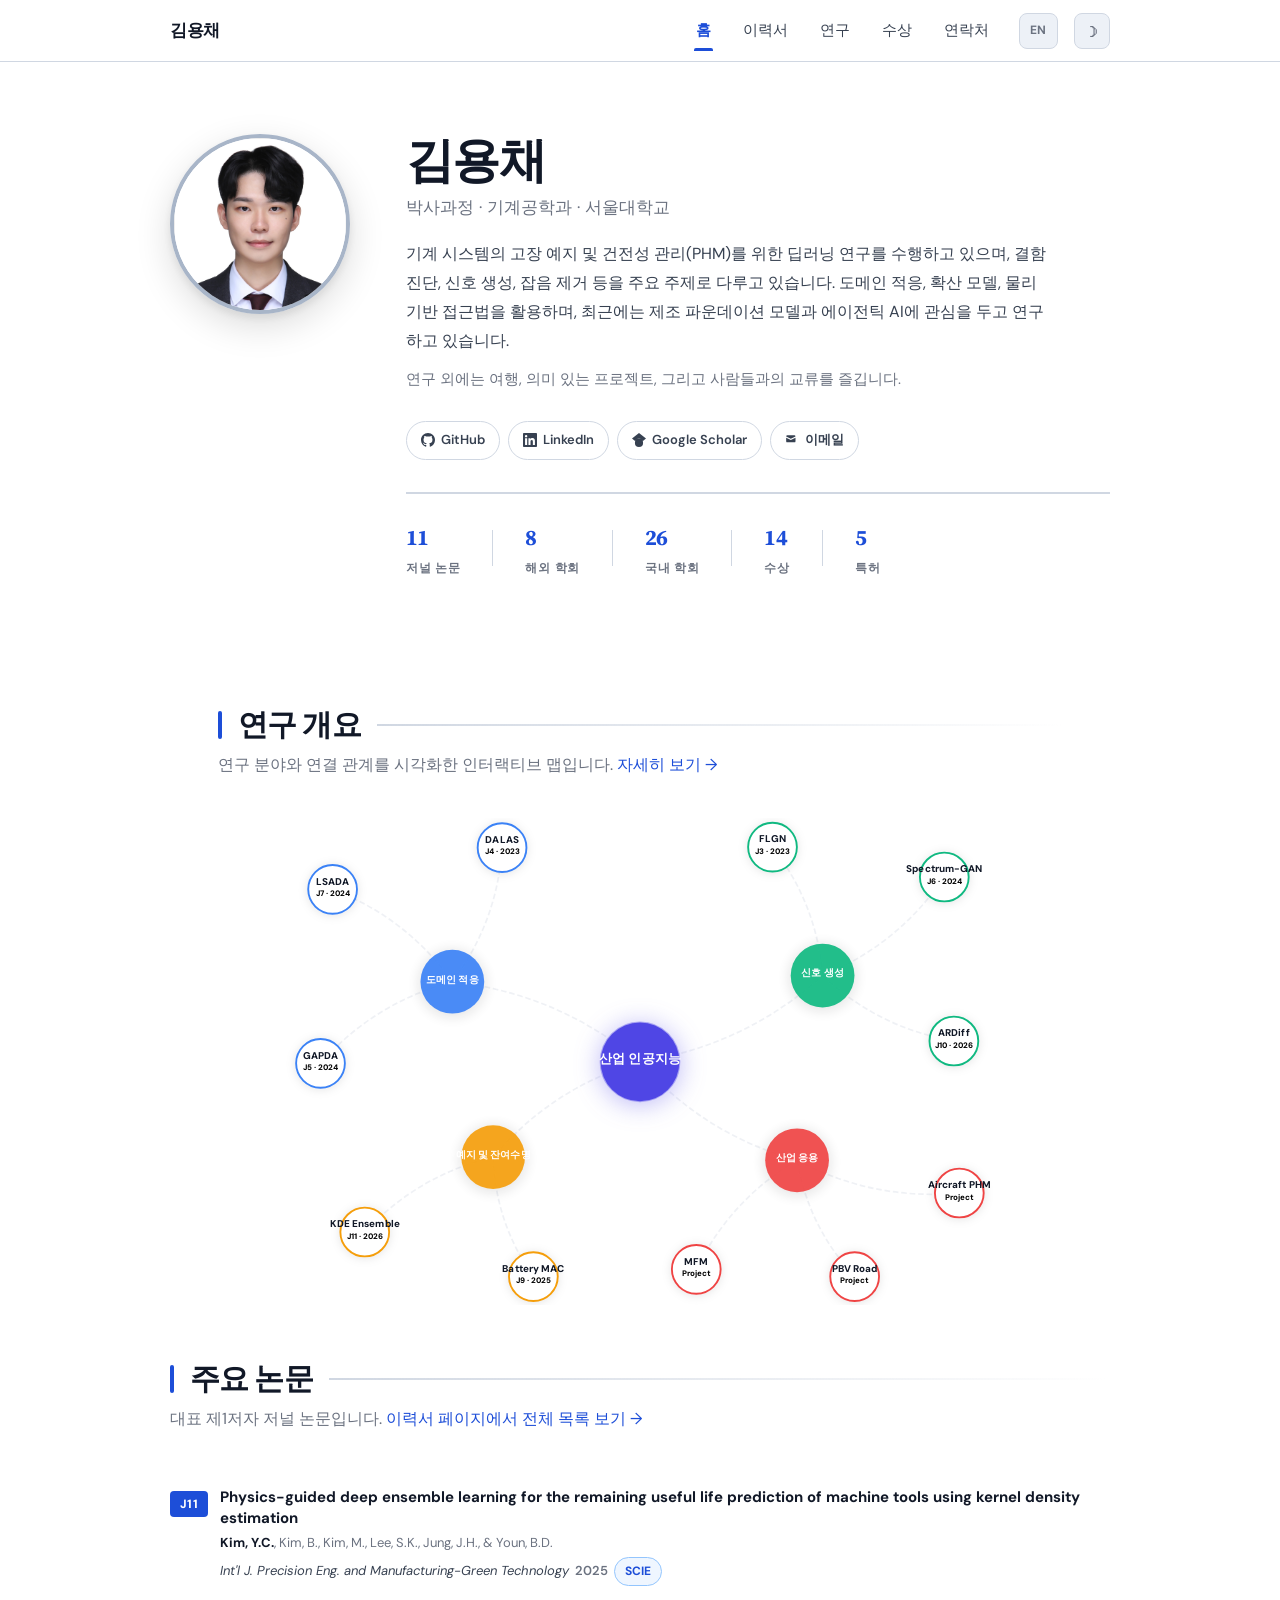
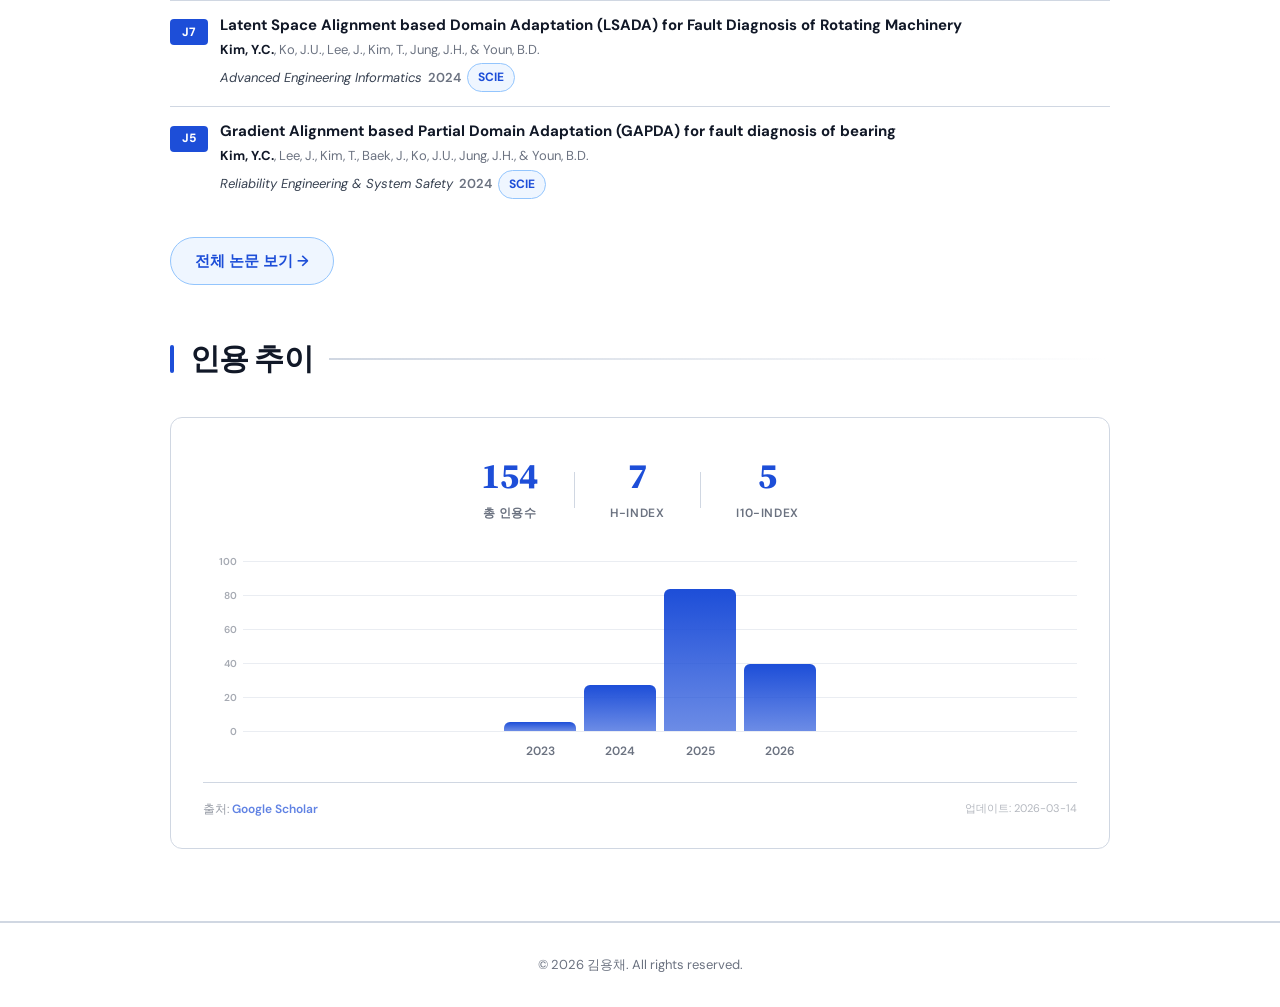
==== commit 34682bfe: "minor revise, alignment" ====
--- a/ko/index.html
+++ b/ko/index.html
@@ -425,23 +425,23 @@
 
       // All nodes: { id, label, sub, x, y, r, type, branch, desc, fixed }
       var nodes = [
-        { id: 'center', label: 'PHM을 위한', sub: '딥러닝', x: 450, y: 260, r: 42, type: 'center', branch: 'center', fixed: true },
+        { id: 'center', label: '산업 인공지능', x: 450, y: 260, r: 42, type: 'center', branch: 'center', fixed: true },
         // Domain Adaptation
-        { id: 'da', label: '도메인', sub: '적응', x: 200, y: 140, r: 34, type: 'branch', branch: 'da' },
+        { id: 'da', label: '도메인 적응', x: 200, y: 140, r: 34, type: 'branch', branch: 'da' },
         { id: 'lsada', label: 'LSADA', sub: 'J7 · 2024', x: 70, y: 60, r: 26, type: 'leaf', branch: 'da', desc: 'Latent Space Alignment Domain Adaptation for unsupervised fault diagnosis' },
         { id: 'gapda', label: 'GAPDA', sub: 'J5 · 2024', x: 80, y: 230, r: 26, type: 'leaf', branch: 'da', desc: 'Gradient Alignment Partial Domain Adaptation with domain knowledge filter' },
         { id: 'dalas', label: 'DALAS', sub: 'J4 · 2023', x: 200, y: 30, r: 26, type: 'leaf', branch: 'da', desc: 'Label-aligned sampling for imbalanced cross-domain fault diagnosis' },
         // Signal Generation
-        { id: 'sg', label: '신호', sub: '생성', x: 700, y: 140, r: 34, type: 'branch', branch: 'sg' },
+        { id: 'sg', label: '신호 생성', x: 700, y: 140, r: 34, type: 'branch', branch: 'sg' },
         { id: 'flgn', label: 'FLGN', sub: 'J3 · 2023', x: 700, y: 30, r: 26, type: 'leaf', branch: 'sg', desc: 'Frequency-learning generative network for variable-length vibration signals' },
         { id: 'gan', label: 'Spectrum-GAN', sub: 'J6 · 2024', x: 830, y: 60, r: 26, type: 'leaf', branch: 'sg', desc: 'Spectral loss & density-directionality sampling for fault signal generation' },
         { id: 'ardiff', label: 'ARDiff', sub: 'J10 · 2026', x: 830, y: 220, r: 26, type: 'leaf', branch: 'sg', desc: 'Adaptive reverse-step diffusion for unsupervised vibration denoising' },
         // Prognostics
-        { id: 'prog', label: '예지 및', sub: '잔여수명', x: 260, y: 420, r: 34, type: 'branch', branch: 'prog' },
+        { id: 'prog', label: '예지 및 잔여수명', x: 260, y: 420, r: 34, type: 'branch', branch: 'prog' },
         { id: 'kde', label: 'KDE Ensemble', sub: 'J11 · 2026', x: 120, y: 470, r: 26, type: 'leaf', branch: 'prog', desc: 'Physics-guided transformer ensemble with KDE for tool remaining useful life' },
         { id: 'batt', label: 'Battery MAC', sub: 'J9 · 2025', x: 300, y: 490, r: 26, type: 'leaf', branch: 'prog', desc: 'Partial charge matrix framework for battery maximum available capacity' },
         // Industrial Applications
-        { id: 'app', label: '산업', sub: '응용', x: 640, y: 420, r: 34, type: 'branch', branch: 'app' },
+        { id: 'app', label: '산업 응용', x: 640, y: 420, r: 34, type: 'branch', branch: 'app' },
         { id: 'mfm', label: 'MFM', sub: 'Project', x: 560, y: 490, r: 26, type: 'leaf', branch: 'app', desc: 'Large-scale multimodal foundation model for manufacturing data' },
         { id: 'pbv', label: 'PBV Road', sub: 'Project', x: 700, y: 490, r: 26, type: 'leaf', branch: 'app', desc: 'Deep learning for road diagnostics: anomaly detection & pothole identification' },
         { id: 'air', label: 'Aircraft PHM', sub: 'Project', x: 810, y: 460, r: 26, type: 'leaf', branch: 'app', desc: 'Flight data recorder analysis with autoencoder for engine anomaly detection' }
@@ -523,16 +523,30 @@
           g.insertBefore(pulse, c);
         }
 
-        // Label
-        var label = el('text', { x: 0, y: n.sub ? -4 : 2, class: 'rg-label rg-label-' + n.type });
-        label.textContent = n.label;
-        g.appendChild(label);
-
-        if (n.sub) {
-          var sub = el('text', { x: 0, y: 10, class: 'rg-sublabel rg-sublabel-' + n.type });
-          sub.textContent = n.sub;
-          g.appendChild(sub);
-        }
+        // Label — auto-wrap long text for center/branch nodes
+        var maxChars = n.type === 'center' ? 12 : n.type === 'branch' ? 14 : 20;
+        var words = n.label.split(' ');
+        var lines = [];
+        var cur = '';
+        words.forEach(function(w) {
+          if (cur && (cur + ' ' + w).length > maxChars) { lines.push(cur); cur = w; }
+          else { cur = cur ? cur + ' ' + w : w; }
+        });
+        if (cur) lines.push(cur);
+
+        if (n.sub) lines.push(n.sub);
+
+        var totalLines = lines.length;
+        var lineH = n.type === 'center' ? 16 : n.type === 'branch' ? 14 : 12;
+        var startY = -(totalLines - 1) * lineH / 2 + 1;
+
+        lines.forEach(function(line, li) {
+          var isSub = n.sub && li === totalLines - 1;
+          var cls = isSub ? 'rg-sublabel rg-sublabel-' + n.type : 'rg-label rg-label-' + n.type;
+          var t = el('text', { x: 0, y: startY + li * lineH, class: cls });
+          t.textContent = line;
+          g.appendChild(t);
+        });
 
         g.setAttribute('transform', 'translate(' + n.x + ',' + n.y + ')');
         nodeLayer.appendChild(g);
--- a/css/style.css
+++ b/css/style.css
@@ -1648,7 +1648,7 @@
 .rg-label {
   font-family: 'DM Sans', sans-serif;
   font-size: 10.5px;
-  font-weight: 600;
+  font-weight: 800;
   text-anchor: middle;
   pointer-events: none;
   fill: var(--color-text);
@@ -1662,14 +1662,15 @@
 .rg-sublabel {
   font-family: 'DM Sans', sans-serif;
   font-size: 8.5px;
+  font-weight: 800;
   text-anchor: middle;
   pointer-events: none;
   fill: var(--color-text-secondary);
   transition: fill 0.3s;
 }
 
-.rg-sublabel-center { fill: rgba(255,255,255,0.8); font-size: 10.5px; }
-.rg-sublabel-branch { fill: rgba(255,255,255,0.75); font-size: 9px; }
+.rg-sublabel-center { fill: rgba(255,255,255,0.8); font-size: 10.5px; font-weight: 800; }
+.rg-sublabel-branch { fill: rgba(255,255,255,0.75); font-size: 9px; font-weight: 800; }
 
 /* Tooltip */
 .rg-tooltip {
@@ -2184,17 +2185,13 @@
 
   /* Stats row on mobile: keep flex with dividers */
   .stats-row {
-    gap: 16px 20px;
+    gap: 16px 24px;
     flex-wrap: wrap;
     justify-content: center;
   }
 
   .stat-divider {
     height: 28px;
-  }
-
-  .stat-divider:nth-child(6) {
-    display: none;
   }
 
   /* Contact links: 2-column on tablet */
@@ -2256,8 +2253,7 @@
   }
 
   .stats-row {
-    grid-template-columns: repeat(3, 1fr);
-    gap: 10px 6px;
+    gap: 12px 18px;
   }
 
   .stat-num {
@@ -2266,6 +2262,10 @@
 
   .stat-label {
     font-size: 0.625rem;
+  }
+
+  .stat-divider {
+    height: 24px;
   }
 
   .research-card-image {
@@ -2734,7 +2734,7 @@
     padding-left: 32px;
   }
   .citation-grid-lines {
-    bottom: 26px;
+    bottom: 30px;
   }
   .citation-grid-line {
     left: 32px;
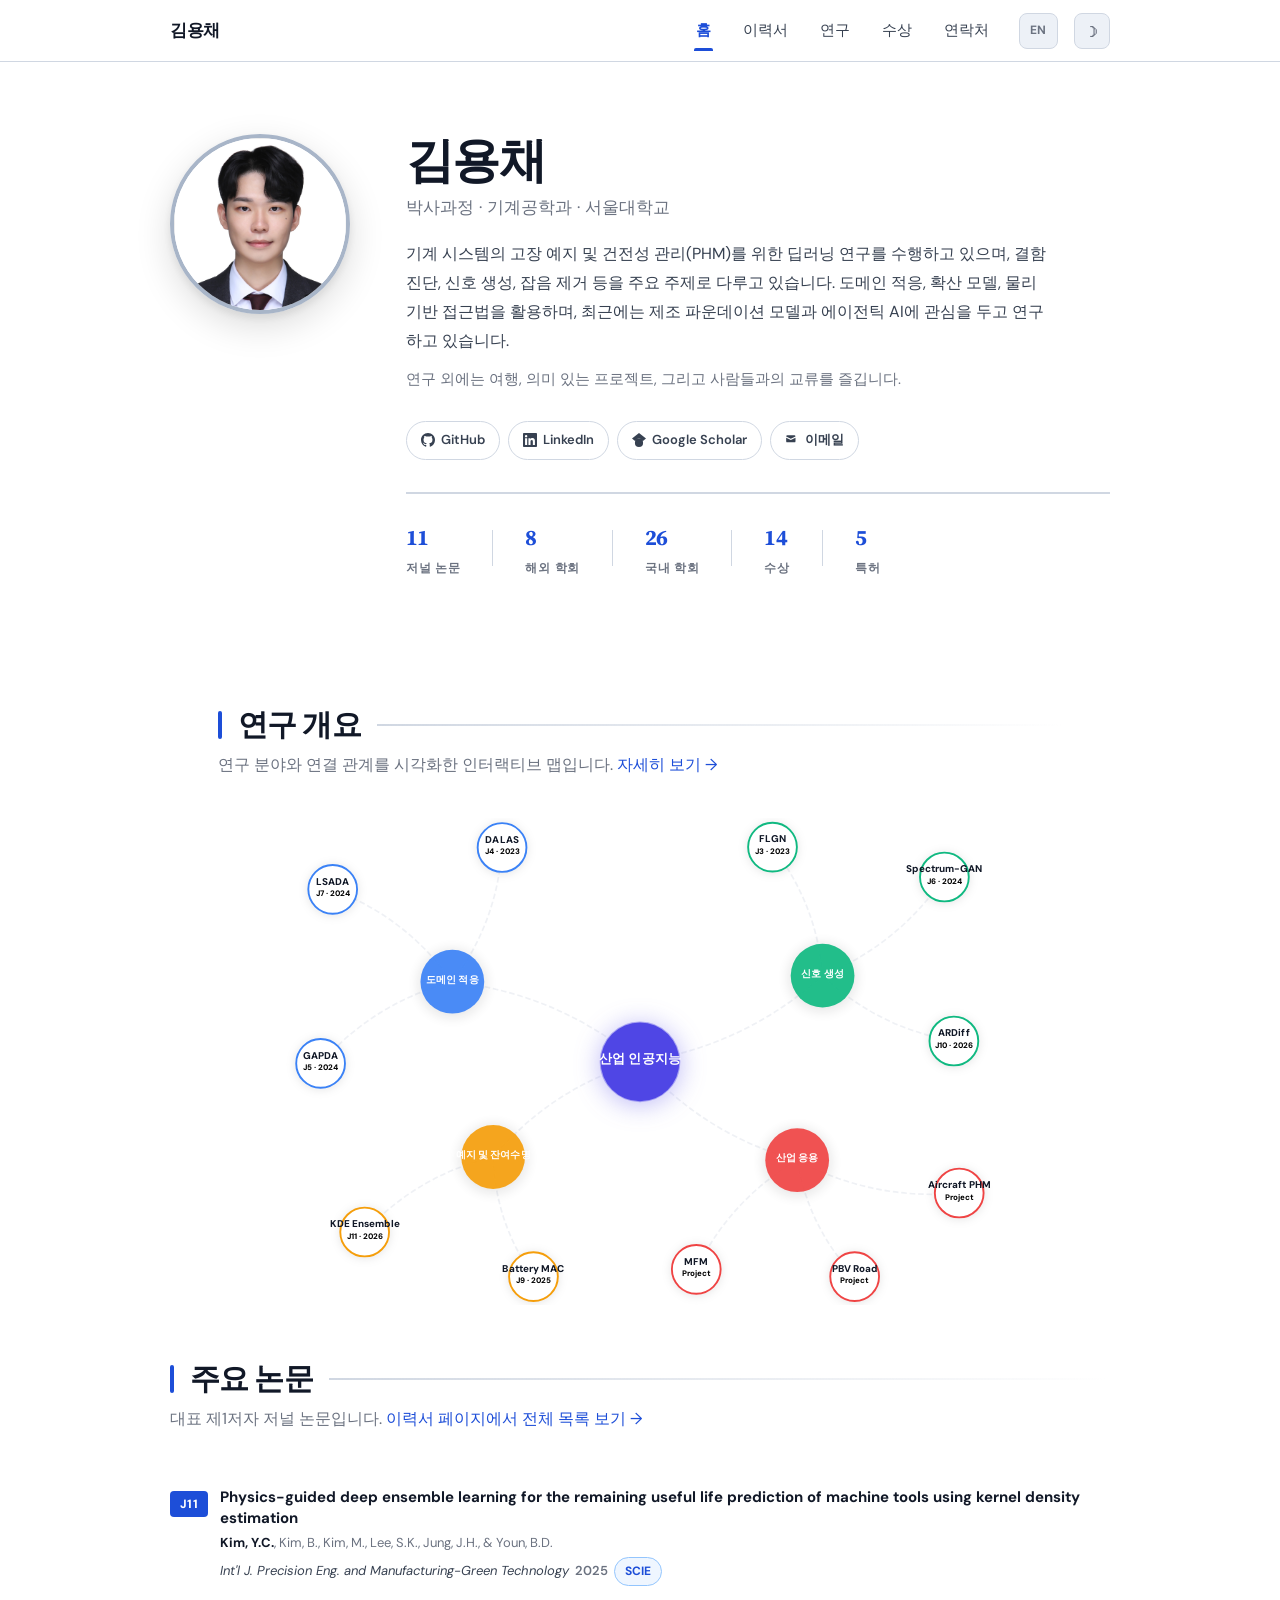
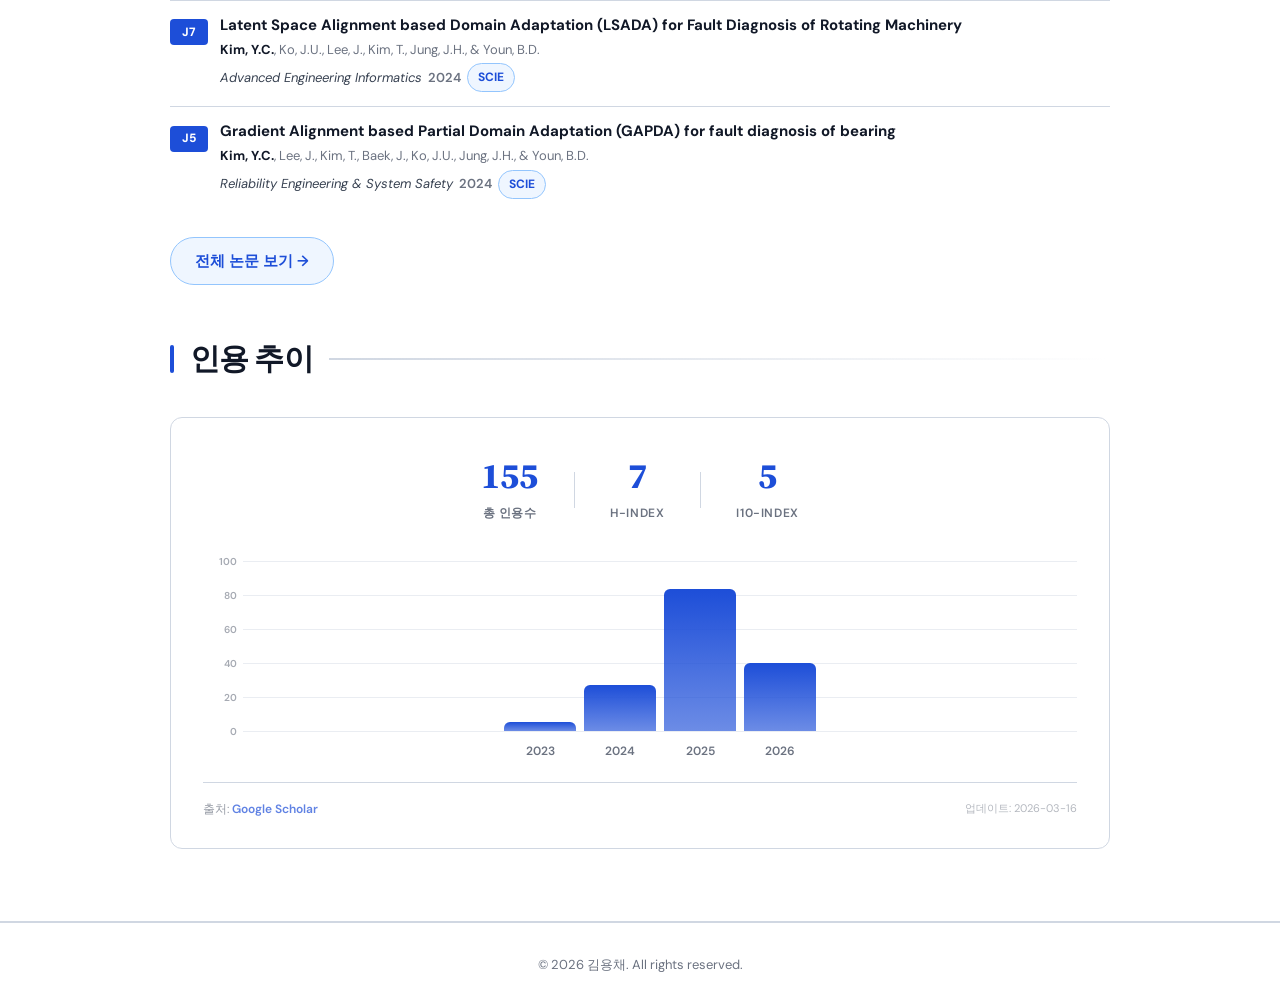
==== commit 2eb440a0: "fade effect" ====
--- a/ko/index.html
+++ b/ko/index.html
@@ -5,6 +5,16 @@
   <meta name="viewport" content="width=device-width, initial-scale=1.0" />
   <title>김용채 | 박사과정, 서울대학교</title>
   <meta name="description" content="김용채 - 서울대학교 기계공학과 박사과정. 결함 진단, 도메인 적응, 신호 생성을 위한 딥러닝 연구." />
+  <meta property="og:title" content="김용채 | 박사과정, 서울대학교" />
+  <meta property="og:description" content="서울대학교 기계공학과 박사과정. 결함 진단, 도메인 적응, 신호 생성을 위한 딥러닝 연구." />
+  <meta property="og:type" content="website" />
+  <meta property="og:url" content="https://yongchae.com/ko/" />
+  <meta property="og:image" content="https://yongchae.com/images/og-thumbnail.png" />
+  <meta property="og:locale" content="ko_KR" />
+  <meta property="og:locale:alternate" content="en_US" />
+  <link rel="alternate" hreflang="en" href="https://yongchae.com/" />
+  <link rel="alternate" hreflang="ko" href="https://yongchae.com/ko/" />
+  <link rel="canonical" href="https://yongchae.com/ko/" />
   <link rel="preconnect" href="https://fonts.googleapis.com" />
   <link rel="preconnect" href="https://fonts.gstatic.com" crossorigin />
   <link href="https://fonts.googleapis.com/css2?family=DM+Sans:wght@400;500;600;700;800&family=Source+Serif+4:wght@400;600;700;800&display=swap" rel="stylesheet" />
--- a/css/style.css
+++ b/css/style.css
@@ -2751,5 +2751,34 @@
 }
 
 /* ============================================================
+   PAGE TRANSITION ANIMATION
+   ============================================================ */
+
+.page-transition {
+  position: fixed;
+  inset: 0;
+  z-index: 9999;
+  background: var(--color-bg);
+  opacity: 0;
+  pointer-events: none;
+  transition: opacity 0.3s ease;
+}
+
+.page-transition.active {
+  opacity: 1;
+  pointer-events: all;
+}
+
+/* On page load, fade the body in */
+body {
+  animation: pageEnter 0.35s ease both;
+}
+
+@keyframes pageEnter {
+  from { opacity: 0; }
+  to   { opacity: 1; }
+}
+
+/* ============================================================
    END OF style.css
    ============================================================ */
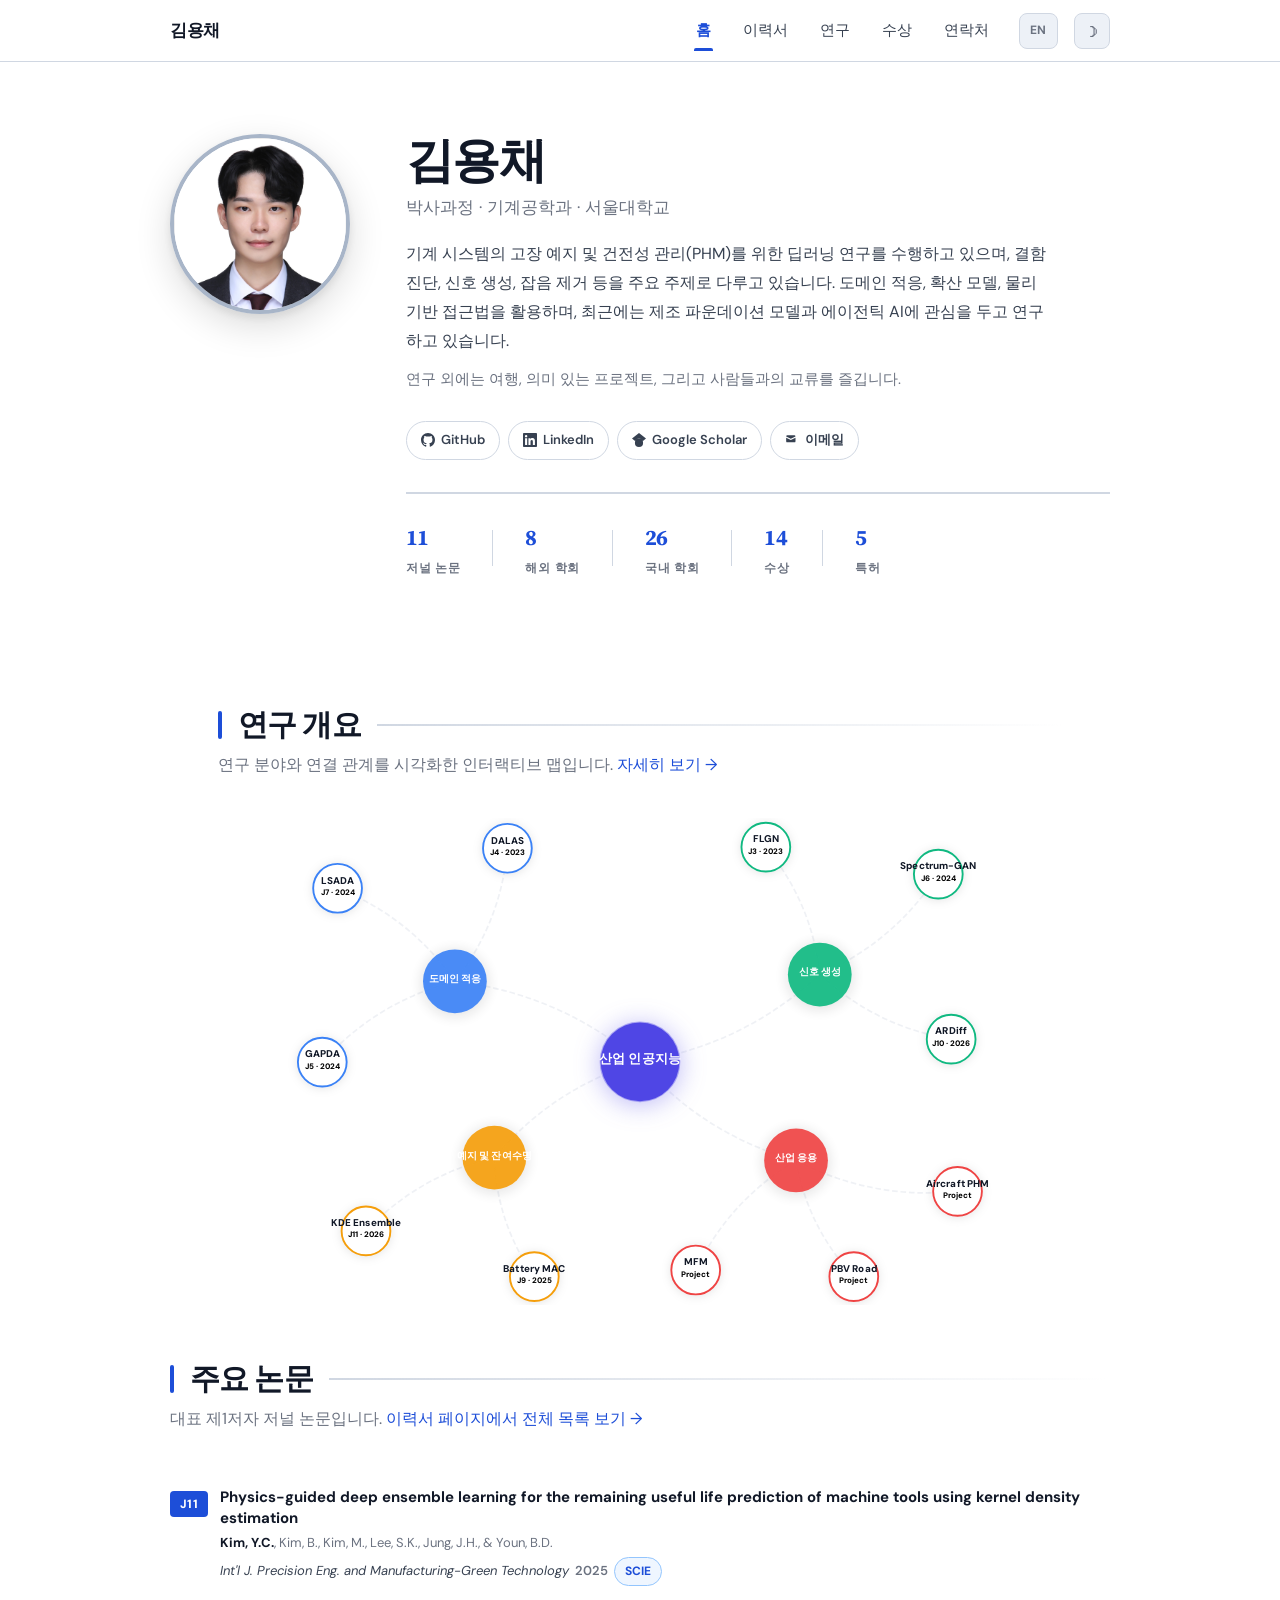
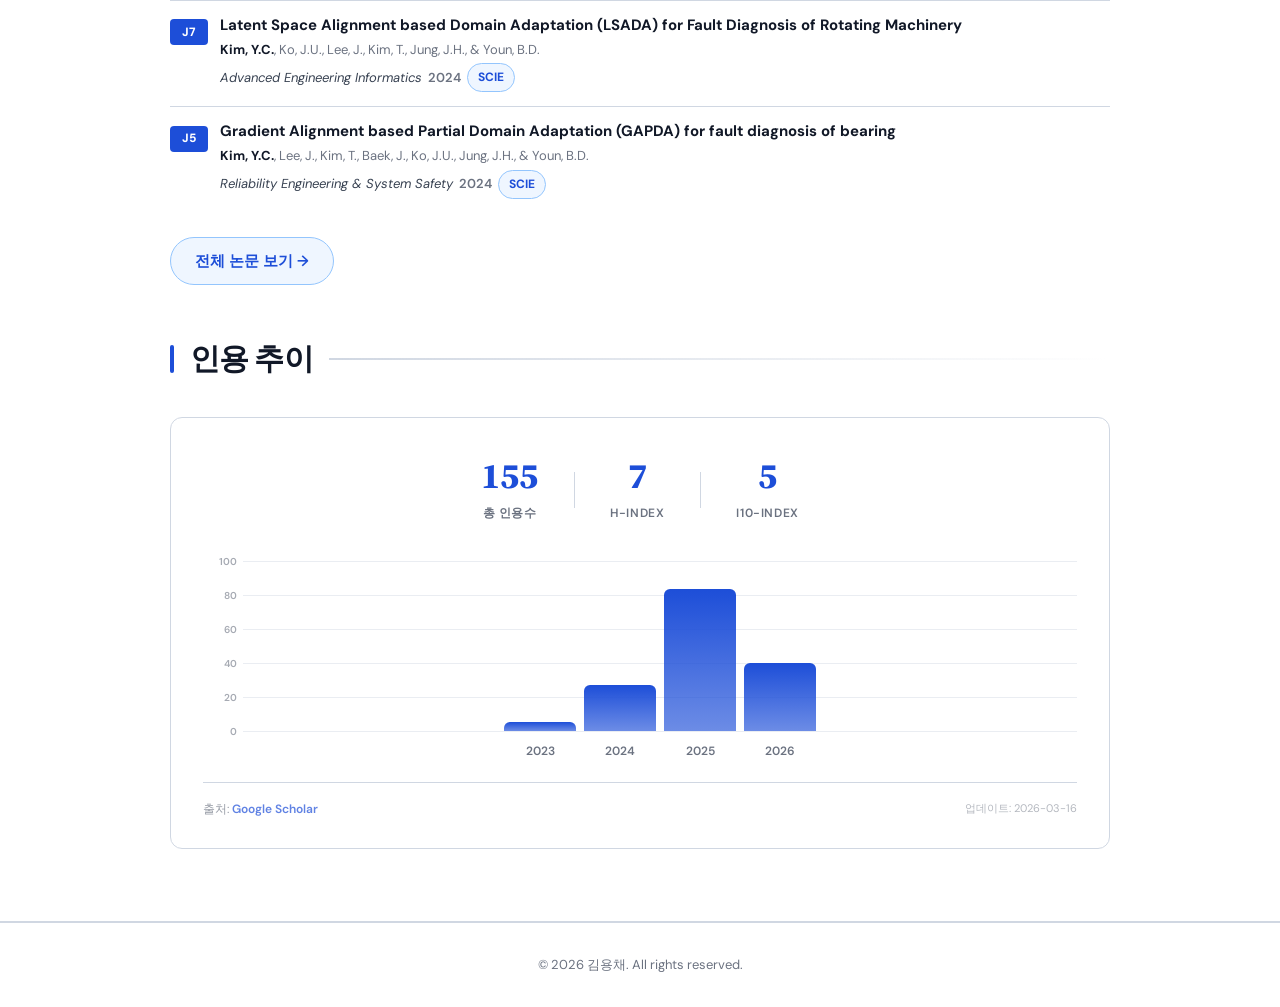
==== commit c57ae460: "error revise" ====
--- a/ko/index.html
+++ b/ko/index.html
@@ -19,7 +19,7 @@
   <link rel="preconnect" href="https://fonts.gstatic.com" crossorigin />
   <link href="https://fonts.googleapis.com/css2?family=DM+Sans:wght@400;500;600;700;800&family=Source+Serif+4:wght@400;600;700;800&display=swap" rel="stylesheet" />
   <link rel="icon" type="image/svg+xml" href="../favicon.svg" />
-  <link rel="stylesheet" href="../css/style.css?v=3" />
+  <link rel="stylesheet" href="../css/style.css?v=4" />
 </head>
 <body>
 
@@ -275,7 +275,7 @@
     <p>&copy; 2026 김용채. All rights reserved.</p>
   </footer>
 
-  <script src="../js/main.js"></script>
+  <script src="../js/main.js?v=2"></script>
   <script>
     document.addEventListener('DOMContentLoaded', async () => {
       // Apply profile image adjustments from site.json
--- a/css/style.css
+++ b/css/style.css
@@ -94,6 +94,7 @@
   font-size: 16px;
   -webkit-text-size-adjust: 100%;
   text-size-adjust: 100%;
+  overflow-y: scroll;
 }
 
 body {
@@ -2754,24 +2755,9 @@
    PAGE TRANSITION ANIMATION
    ============================================================ */
 
-.page-transition {
-  position: fixed;
-  inset: 0;
-  z-index: 9999;
-  background: var(--color-bg);
-  opacity: 0;
-  pointer-events: none;
-  transition: opacity 0.3s ease;
-}
-
-.page-transition.active {
-  opacity: 1;
-  pointer-events: all;
-}
-
-/* On page load, fade the body in */
-body {
-  animation: pageEnter 0.35s ease both;
+/* Smooth entrance for main content only */
+main {
+  animation: pageEnter 0.4s ease both;
 }
 
 @keyframes pageEnter {
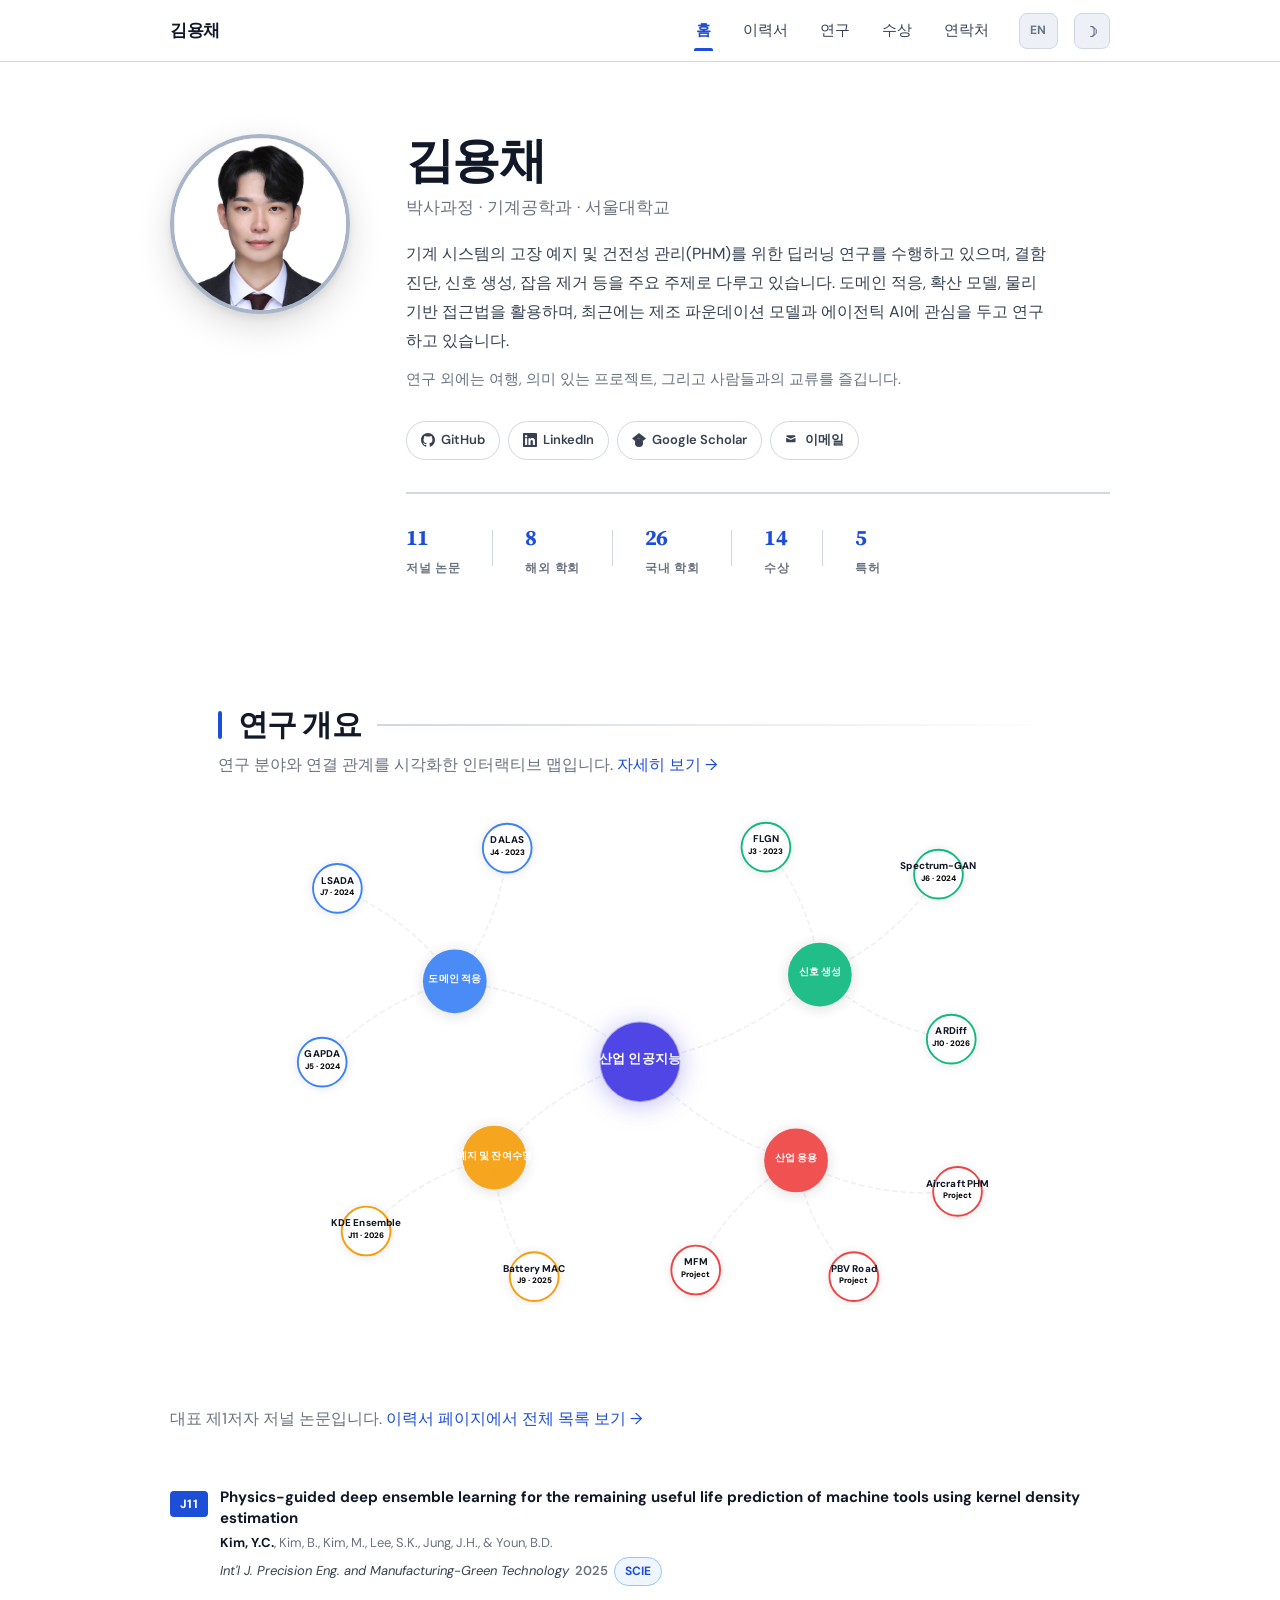
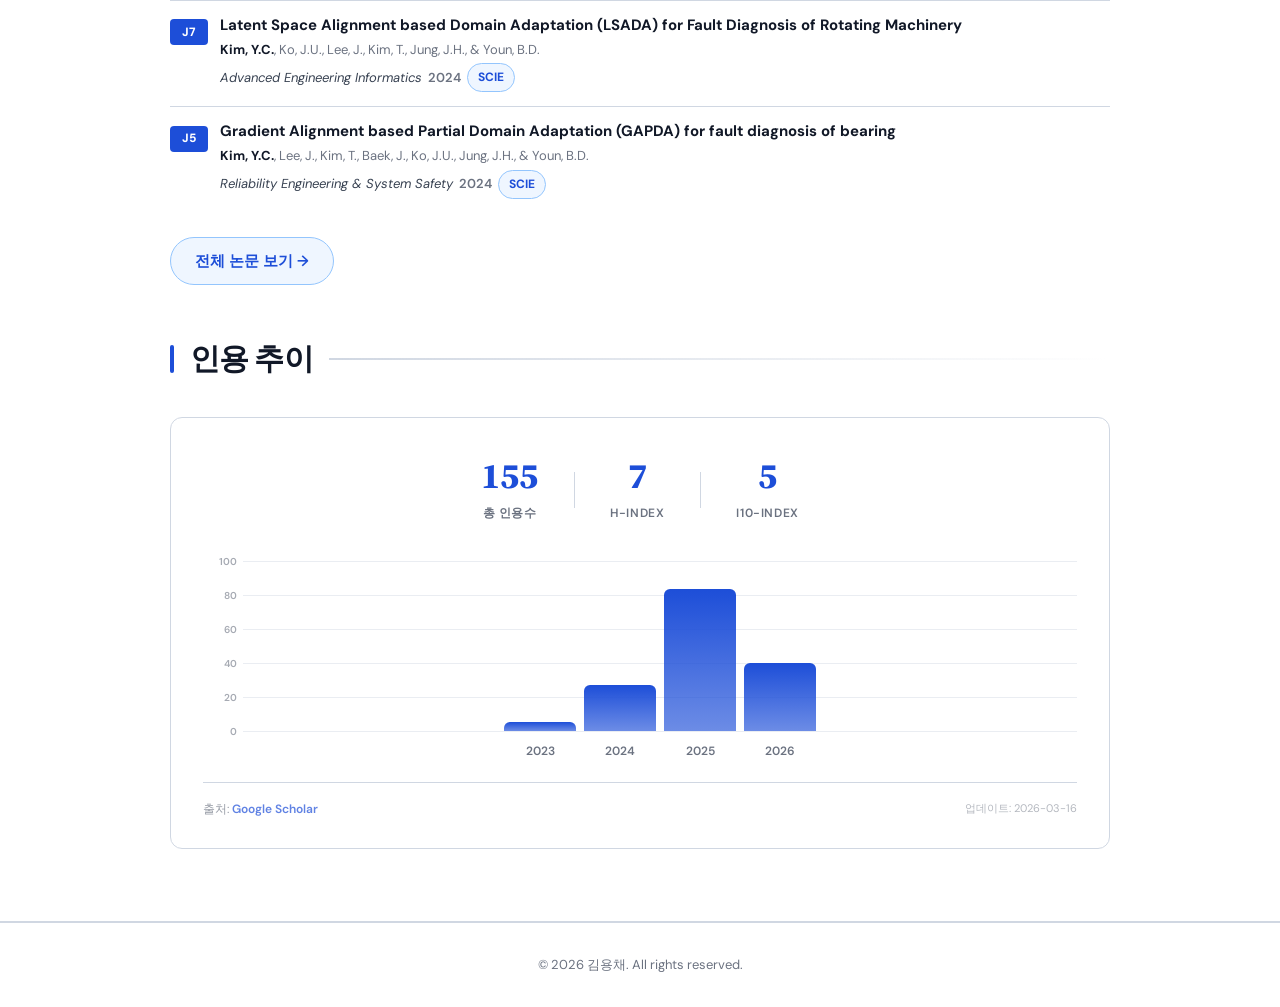
==== commit 1c1c019a: "effect add" ====
--- a/ko/index.html
+++ b/ko/index.html
@@ -65,7 +65,7 @@
         <img
           class="hero-image"
           id="heroProfileImage"
-          src="../images/profile/반명함.jpg"
+          src="../images/profile/image.jpg"
           alt="김용채"
         />
       </div>
@@ -275,7 +275,7 @@
     <p>&copy; 2026 김용채. All rights reserved.</p>
   </footer>
 
-  <script src="../js/main.js?v=2"></script>
+  <script src="../js/main.js?v=3"></script>
   <script>
     document.addEventListener('DOMContentLoaded', async () => {
       // Apply profile image adjustments from site.json
--- a/css/style.css
+++ b/css/style.css
@@ -209,7 +209,7 @@
 }
 
 .site-nav.scrolled {
-  box-shadow: var(--shadow-sm);
+  box-shadow: 0 4px 20px rgba(0, 0, 0, 0.08);
 }
 
 .nav-inner {
@@ -478,12 +478,13 @@
   object-position: top center;
   border: 4px solid var(--color-border-strong);
   box-shadow: var(--shadow-lg);
-  transition: border-color var(--transition-slow), box-shadow var(--transition-slow);
+  transition: border-color var(--transition-slow), box-shadow var(--transition-slow), transform 0.3s var(--ease);
 }
 
 .hero-image:hover {
   border-color: var(--color-accent-border);
   box-shadow: var(--shadow-hover);
+  transform: scale(1.05);
 }
 
 /* Text column */
@@ -2755,6 +2756,57 @@
    PAGE TRANSITION ANIMATION
    ============================================================ */
 
+/* ============================================================
+   BACK TO TOP BUTTON
+   ============================================================ */
+
+.back-to-top {
+  position: fixed;
+  bottom: 32px;
+  right: 32px;
+  z-index: 900;
+  width: 44px;
+  height: 44px;
+  border-radius: 50%;
+  background: var(--color-accent);
+  color: #fff;
+  display: flex;
+  align-items: center;
+  justify-content: center;
+  box-shadow: 0 4px 14px rgba(29, 78, 216, 0.3);
+  opacity: 0;
+  transform: translateY(12px);
+  pointer-events: none;
+  transition: opacity 0.3s ease, transform 0.3s ease, background 0.2s ease;
+  cursor: pointer;
+  border: none;
+}
+
+.back-to-top.visible {
+  opacity: 1;
+  transform: translateY(0);
+  pointer-events: all;
+}
+
+.back-to-top:hover {
+  background: var(--color-accent-hover);
+  box-shadow: 0 6px 20px rgba(29, 78, 216, 0.4);
+}
+
+.back-to-top svg {
+  width: 20px;
+  height: 20px;
+}
+
+@media (max-width: 768px) {
+  .back-to-top {
+    bottom: 20px;
+    right: 20px;
+    width: 40px;
+    height: 40px;
+  }
+}
+
 /* Smooth entrance for main content only */
 main {
   animation: pageEnter 0.4s ease both;
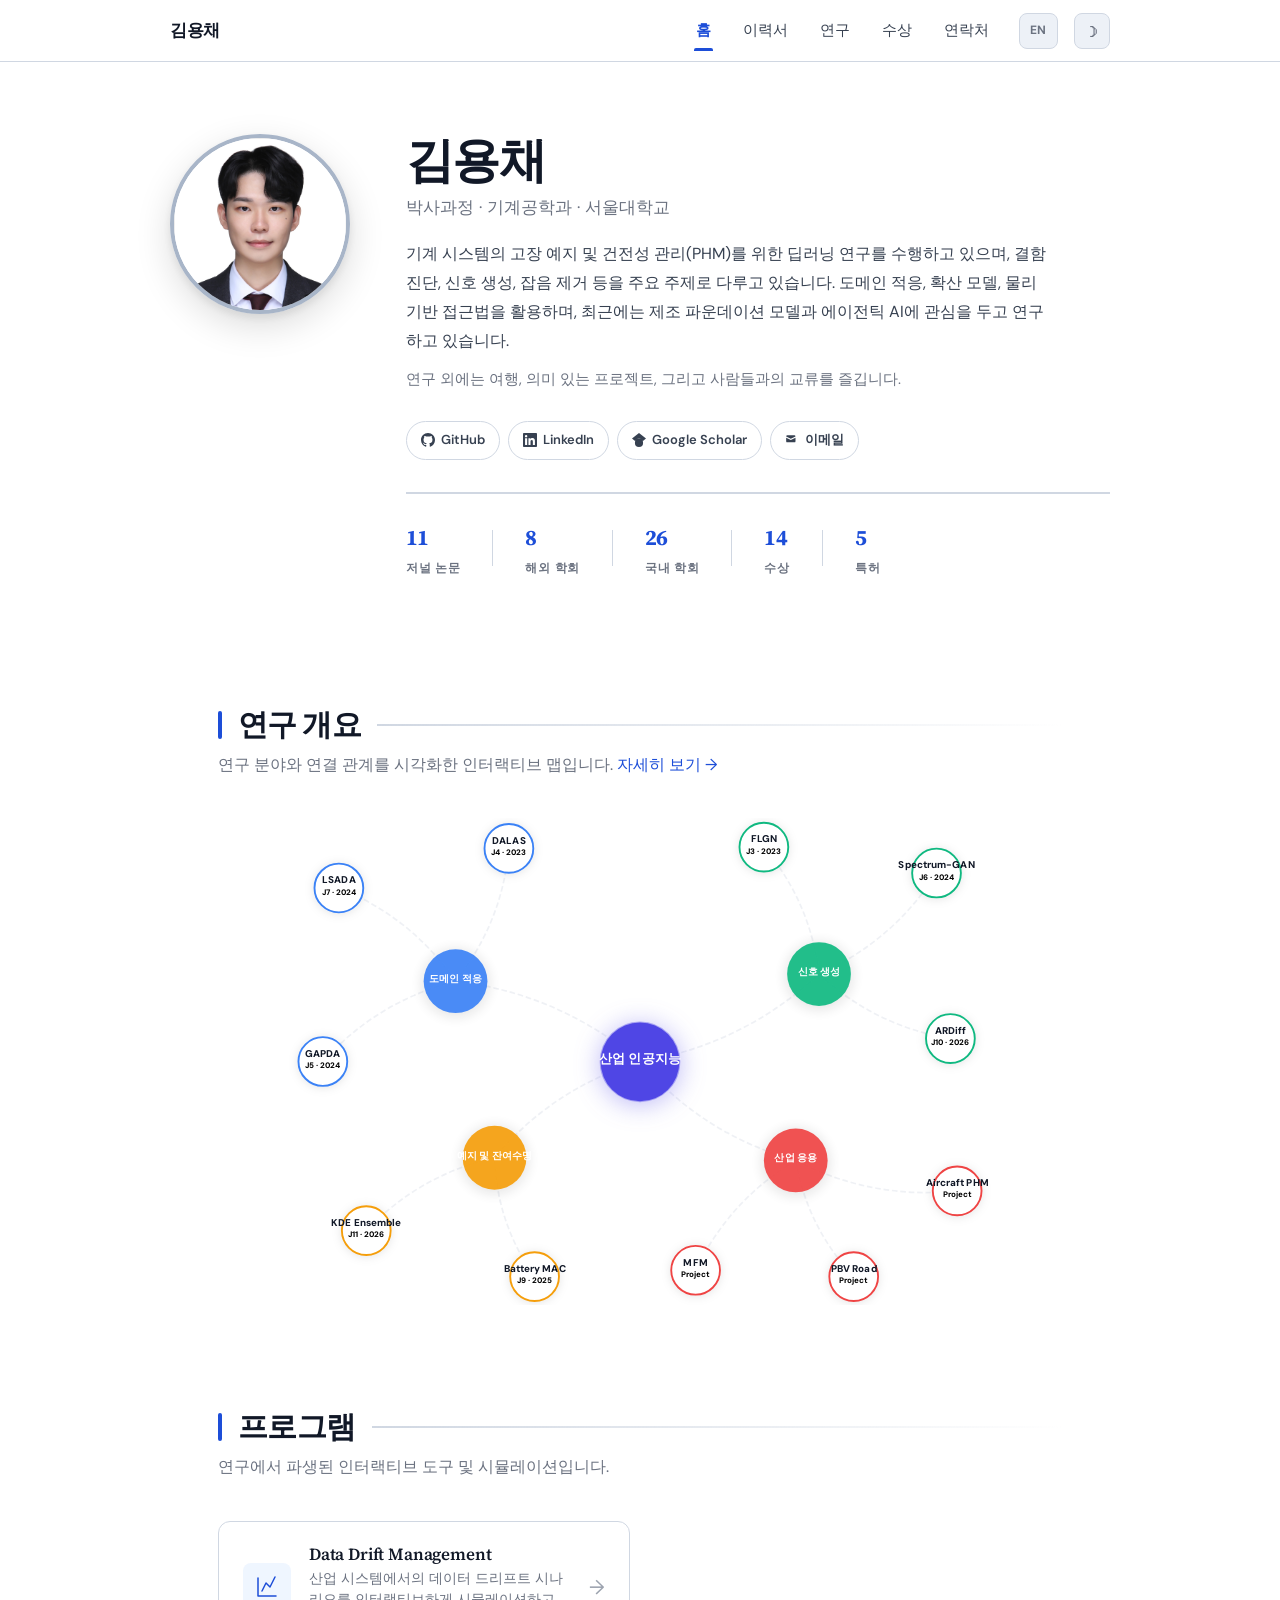
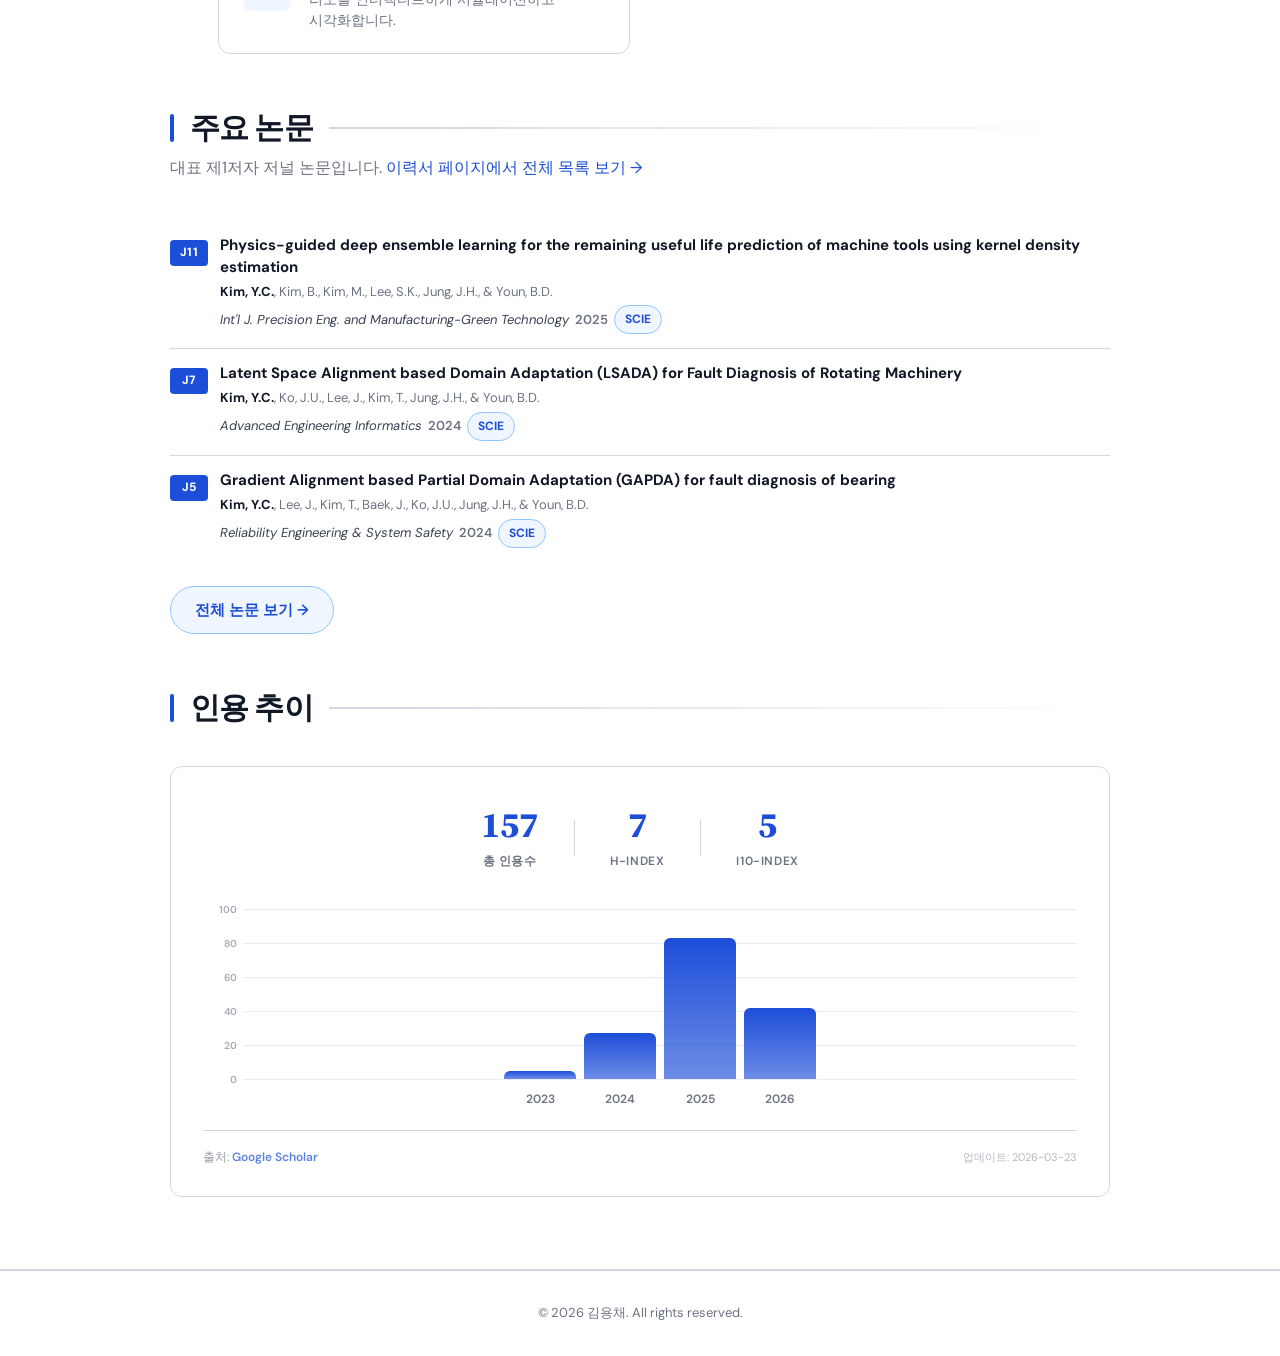
==== commit 717dda53: "add Program section with Data Drift Management link Co-Authored-By: Claude Opus 4.6 <noreply@anthrop" ====
--- a/ko/index.html
+++ b/ko/index.html
@@ -154,6 +154,33 @@
   </section>
 
   <!-- ============================================================
+       PROGRAM
+       ============================================================ -->
+  <section class="program-section">
+    <div class="container">
+      <div class="section-header">
+        <h2 class="section-title fade-in">프로그램</h2>
+        <p class="section-subtitle fade-in" data-delay="1">연구에서 파생된 인터랙티브 도구 및 시뮬레이션입니다.</p>
+      </div>
+      <div class="program-grid fade-in" data-delay="2">
+        <a href="https://97yong.github.io/simulation_data_drift/" class="program-card" target="_blank" rel="noopener">
+          <div class="program-card-icon">
+            <svg viewBox="0 0 24 24" fill="none" stroke="currentColor" stroke-width="1.5" stroke-linecap="round" stroke-linejoin="round">
+              <path d="M3 3v18h18"/>
+              <path d="M7 16l4-8 4 4 5-10"/>
+            </svg>
+          </div>
+          <div class="program-card-body">
+            <h3 class="program-card-title">Data Drift Management</h3>
+            <p class="program-card-desc">산업 시스템에서의 데이터 드리프트 시나리오를 인터랙티브하게 시뮬레이션하고 시각화합니다.</p>
+          </div>
+          <span class="program-card-arrow">&rarr;</span>
+        </a>
+      </div>
+    </div>
+  </section>
+
+  <!-- ============================================================
        SELECTED PUBLICATIONS
        ============================================================ -->
   <main class="page-main" style="padding-top: 0; padding-bottom: 0;">
--- a/css/style.css
+++ b/css/style.css
@@ -1716,6 +1716,105 @@
 
 
 /* ============================================================
+   10b. PROGRAM SECTION
+   ============================================================ */
+
+.program-section {
+  padding: 48px 0 56px;
+}
+
+.program-grid {
+  display: grid;
+  grid-template-columns: repeat(auto-fill, minmax(320px, 1fr));
+  gap: 20px;
+  max-width: var(--page-max);
+  margin: 0 auto;
+}
+
+.program-card {
+  display: flex;
+  align-items: center;
+  gap: 18px;
+  padding: 22px 24px;
+  background: var(--color-surface);
+  border: 1.5px solid var(--color-border);
+  border-radius: var(--radius-lg);
+  text-decoration: none;
+  color: var(--color-text);
+  transition: border-color var(--transition), box-shadow var(--transition),
+              transform var(--transition), background var(--transition);
+}
+
+.program-card:hover {
+  border-color: var(--color-accent-border);
+  box-shadow: var(--shadow-hover);
+  transform: translateY(-2px);
+  color: var(--color-text);
+}
+
+.program-card-icon {
+  flex-shrink: 0;
+  width: 48px;
+  height: 48px;
+  display: flex;
+  align-items: center;
+  justify-content: center;
+  background: var(--color-accent-subtle);
+  border-radius: var(--radius-md);
+  color: var(--color-accent);
+  transition: background var(--transition), color var(--transition);
+}
+
+.program-card:hover .program-card-icon {
+  background: var(--color-accent);
+  color: #fff;
+}
+
+.program-card-icon svg {
+  width: 24px;
+  height: 24px;
+}
+
+.program-card-body {
+  flex: 1;
+  min-width: 0;
+}
+
+.program-card-title {
+  font-family: var(--font-heading);
+  font-size: 1.0625rem;
+  font-weight: 600;
+  margin-bottom: 4px;
+  color: var(--color-text);
+  transition: color var(--transition);
+}
+
+.program-card-desc {
+  font-size: 0.875rem;
+  line-height: 1.5;
+  color: var(--color-text-subtle);
+  transition: color var(--transition);
+}
+
+.program-card-arrow {
+  flex-shrink: 0;
+  font-size: 1.25rem;
+  color: var(--color-text-faint);
+  transition: color var(--transition), transform var(--transition);
+}
+
+.program-card:hover .program-card-arrow {
+  color: var(--color-accent);
+  transform: translateX(4px);
+}
+
+@media (max-width: 640px) {
+  .program-section { padding: 32px 0 40px; }
+  .program-grid { grid-template-columns: 1fr; }
+}
+
+
+/* ============================================================
    11. CONTACT PAGE
    ============================================================ */
 
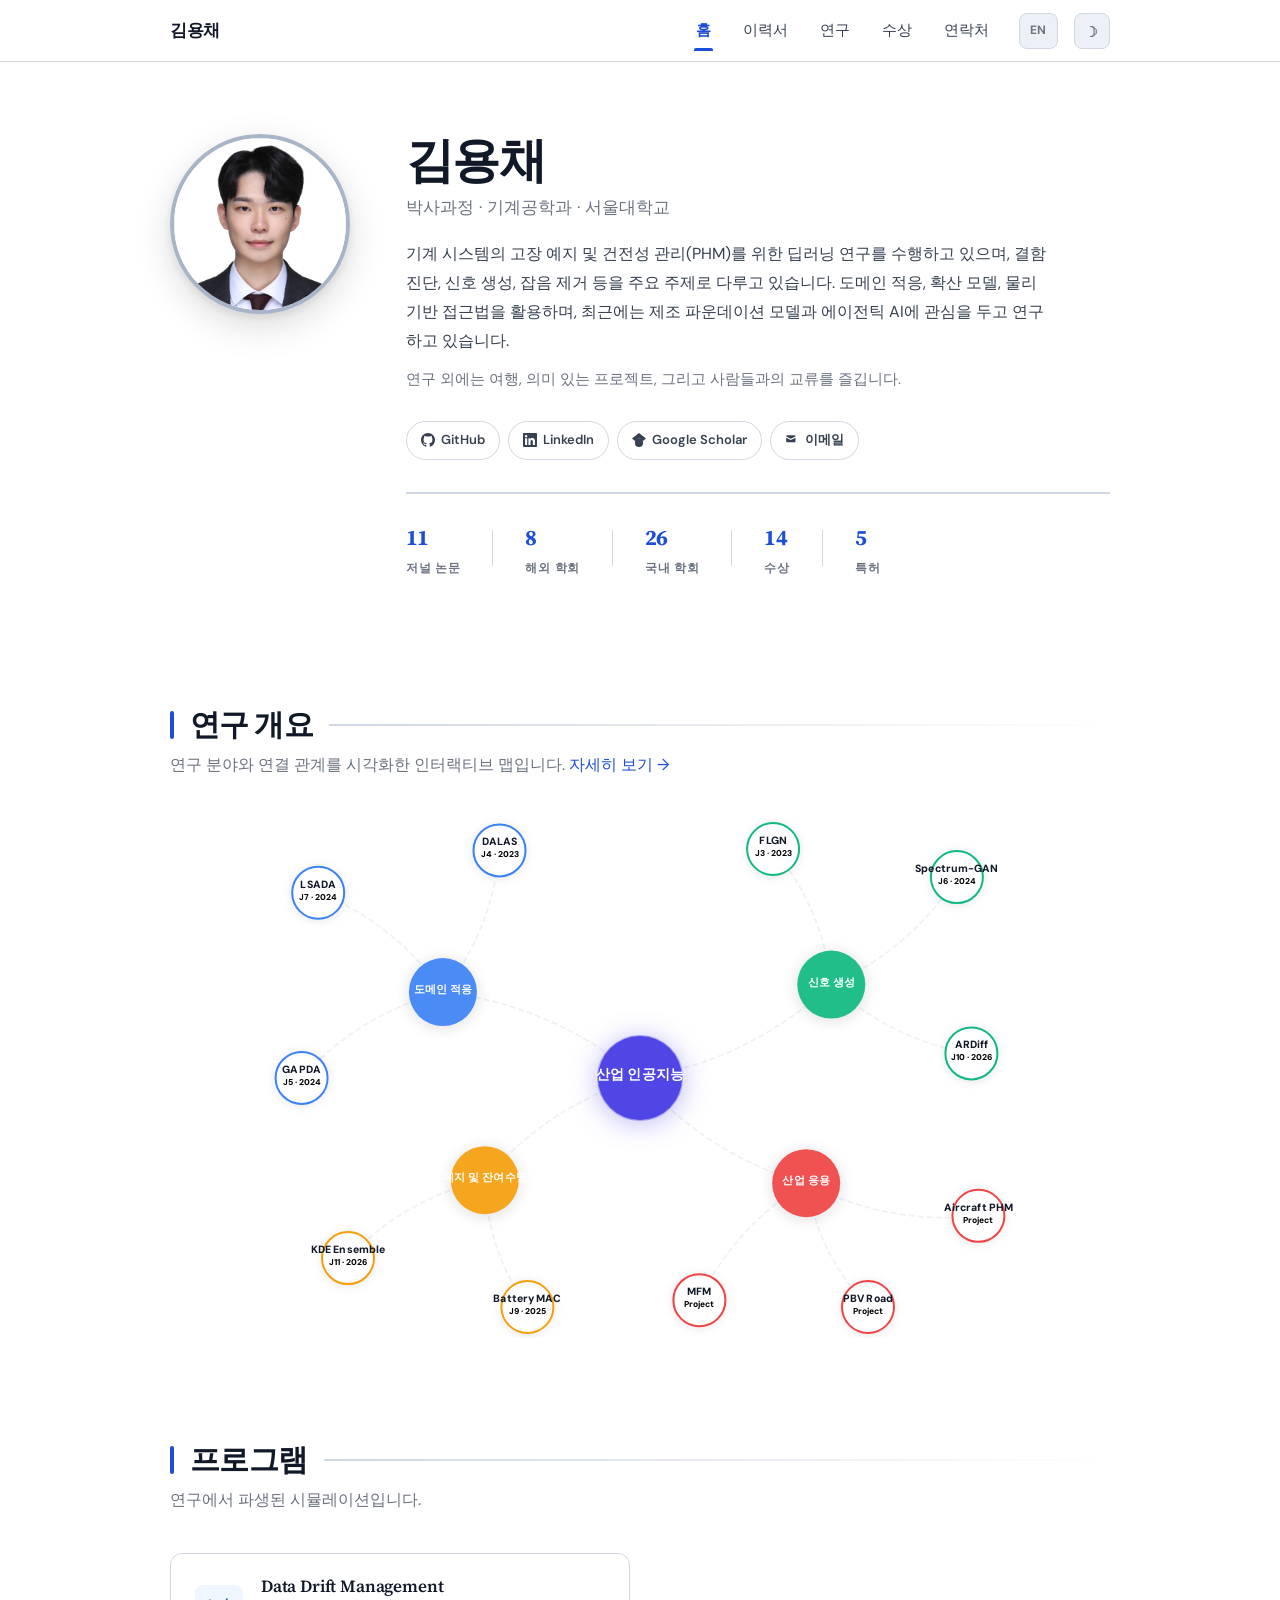
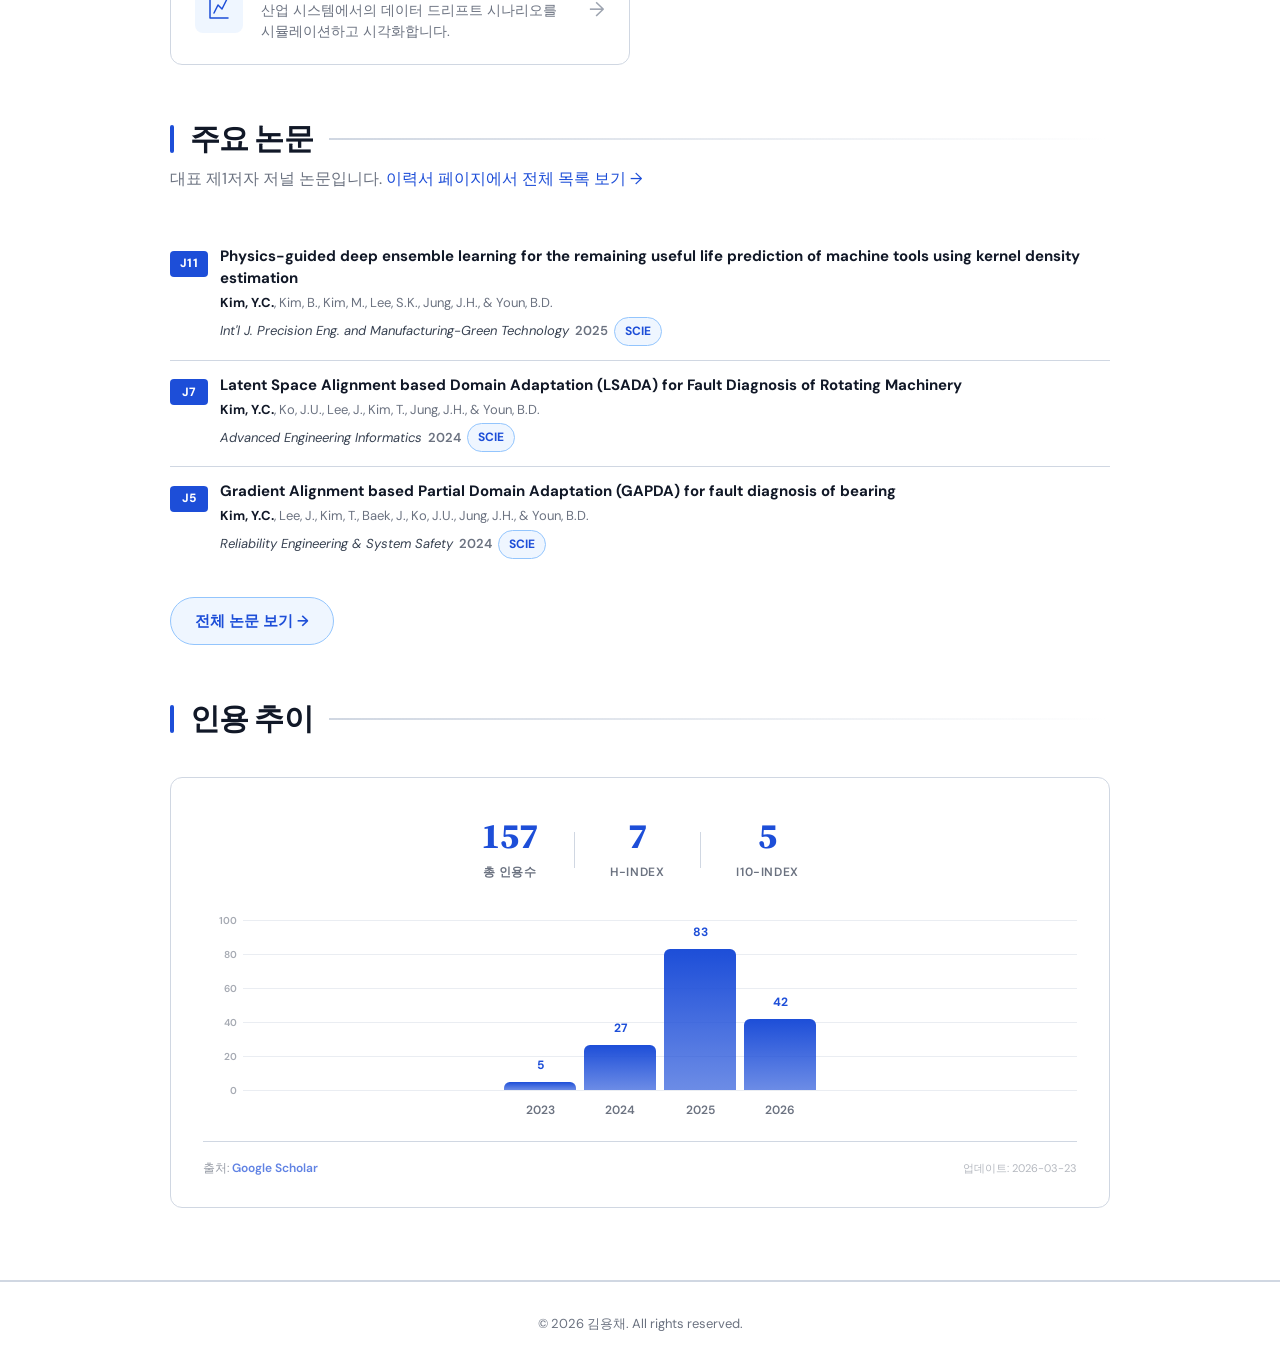
==== commit c581429f: "fix section alignment and remove interactive wording Co-Authored-By: Claude Opus 4.6 <noreply@anthro" ====
--- a/ko/index.html
+++ b/ko/index.html
@@ -142,7 +142,7 @@
        RESEARCH STRUCTURE GRAPH
        ============================================================ -->
   <section class="research-graph-section">
-    <div class="container">
+    <div class="page-container">
       <div class="section-header">
         <h2 class="section-title fade-in">연구 개요</h2>
         <p class="section-subtitle fade-in" data-delay="1">연구 분야와 연결 관계를 시각화한 인터랙티브 맵입니다. <a href="/ko/research.html">자세히 보기 &rarr;</a></p>
@@ -157,10 +157,10 @@
        PROGRAM
        ============================================================ -->
   <section class="program-section">
-    <div class="container">
+    <div class="page-container">
       <div class="section-header">
         <h2 class="section-title fade-in">프로그램</h2>
-        <p class="section-subtitle fade-in" data-delay="1">연구에서 파생된 인터랙티브 도구 및 시뮬레이션입니다.</p>
+        <p class="section-subtitle fade-in" data-delay="1">연구에서 파생된 시뮬레이션입니다.</p>
       </div>
       <div class="program-grid fade-in" data-delay="2">
         <a href="https://97yong.github.io/simulation_data_drift/" class="program-card" target="_blank" rel="noopener">
@@ -172,7 +172,7 @@
           </div>
           <div class="program-card-body">
             <h3 class="program-card-title">Data Drift Management</h3>
-            <p class="program-card-desc">산업 시스템에서의 데이터 드리프트 시나리오를 인터랙티브하게 시뮬레이션하고 시각화합니다.</p>
+            <p class="program-card-desc">산업 시스템에서의 데이터 드리프트 시나리오를 시뮬레이션하고 시각화합니다.</p>
           </div>
           <span class="program-card-arrow">&rarr;</span>
         </a>
--- a/css/style.css
+++ b/css/style.css
@@ -1727,8 +1727,6 @@
   display: grid;
   grid-template-columns: repeat(auto-fill, minmax(320px, 1fr));
   gap: 20px;
-  max-width: var(--page-max);
-  margin: 0 auto;
 }
 
 .program-card {
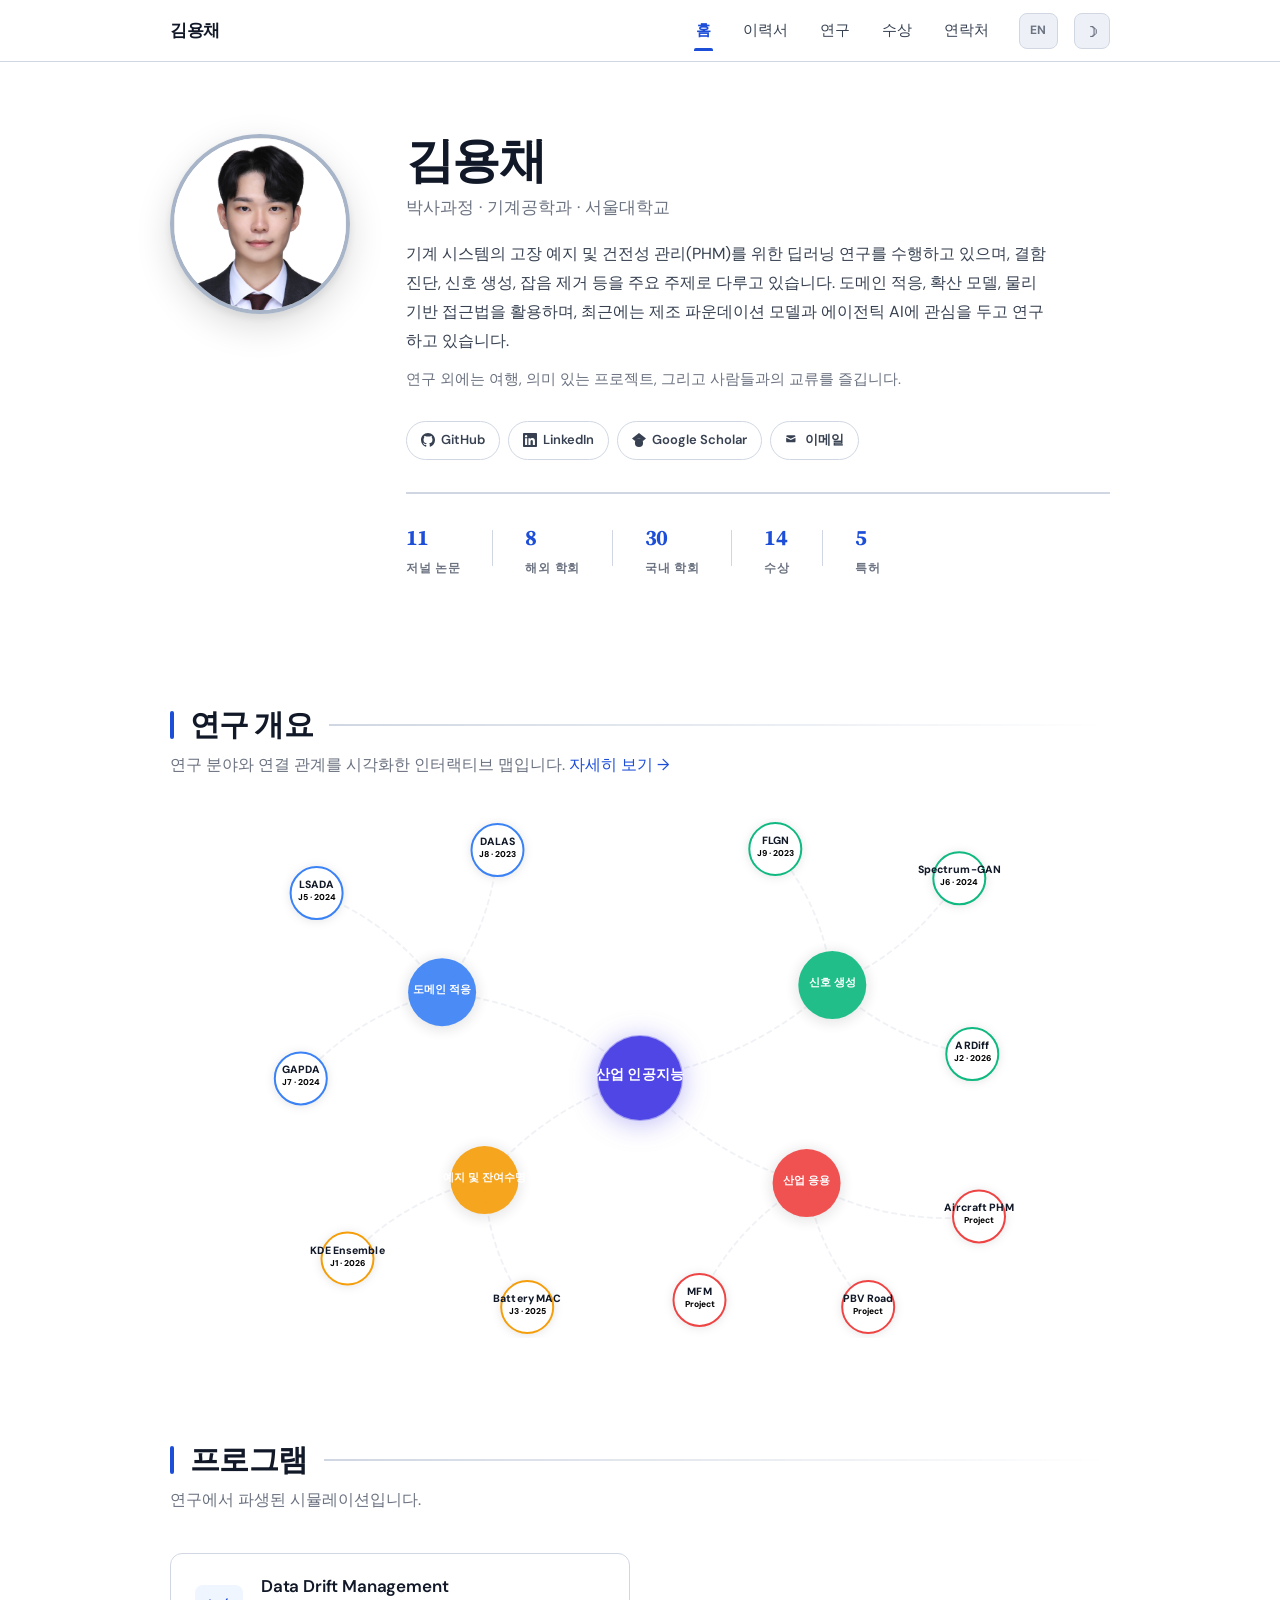
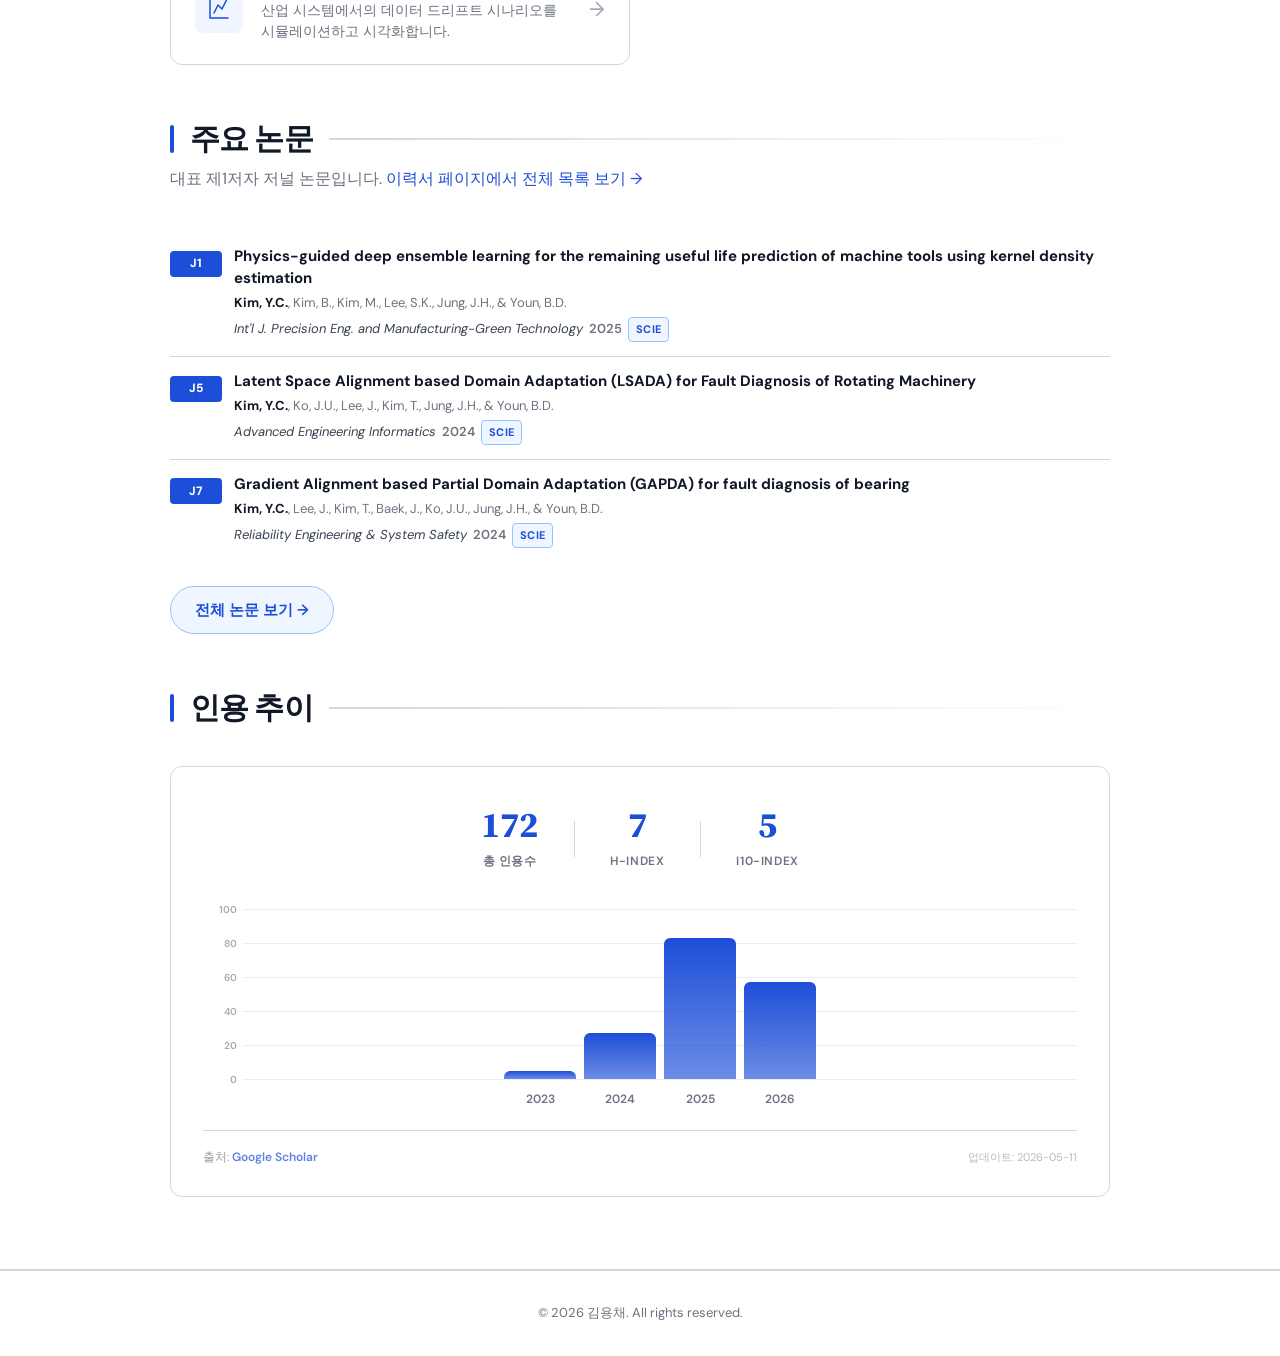
==== commit 31bf7a37: "renumber journals newest-first and restyle patent number chip - assign J1 to the newest published jo" ====
--- a/ko/index.html
+++ b/ko/index.html
@@ -195,10 +195,10 @@
 
         <div class="pub-list">
 
-          <!-- J11 -->
+          <!-- J1 -->
           <div class="pub-item fade-in">
             <div class="pub-id-col">
-              <span class="pub-id">J11</span>
+              <span class="pub-id">J1</span>
             </div>
             <div class="pub-content">
               <div class="pub-title">
@@ -213,10 +213,10 @@
             </div>
           </div>
 
-          <!-- J7 -->
+          <!-- J5 -->
           <div class="pub-item fade-in" data-delay="1">
             <div class="pub-id-col">
-              <span class="pub-id">J7</span>
+              <span class="pub-id">J5</span>
             </div>
             <div class="pub-content">
               <div class="pub-title">
@@ -231,10 +231,10 @@
             </div>
           </div>
 
-          <!-- J5 -->
+          <!-- J7 -->
           <div class="pub-item fade-in" data-delay="2">
             <div class="pub-id-col">
-              <span class="pub-id">J5</span>
+              <span class="pub-id">J7</span>
             </div>
             <div class="pub-content">
               <div class="pub-title">
@@ -465,18 +465,18 @@
         { id: 'center', label: '산업 인공지능', x: 450, y: 260, r: 42, type: 'center', branch: 'center', fixed: true },
         // Domain Adaptation
         { id: 'da', label: '도메인 적응', x: 200, y: 140, r: 34, type: 'branch', branch: 'da' },
-        { id: 'lsada', label: 'LSADA', sub: 'J7 · 2024', x: 70, y: 60, r: 26, type: 'leaf', branch: 'da', desc: 'Latent Space Alignment Domain Adaptation for unsupervised fault diagnosis' },
-        { id: 'gapda', label: 'GAPDA', sub: 'J5 · 2024', x: 80, y: 230, r: 26, type: 'leaf', branch: 'da', desc: 'Gradient Alignment Partial Domain Adaptation with domain knowledge filter' },
-        { id: 'dalas', label: 'DALAS', sub: 'J4 · 2023', x: 200, y: 30, r: 26, type: 'leaf', branch: 'da', desc: 'Label-aligned sampling for imbalanced cross-domain fault diagnosis' },
+        { id: 'lsada', label: 'LSADA', sub: 'J5 · 2024', x: 70, y: 60, r: 26, type: 'leaf', branch: 'da', desc: 'Latent Space Alignment Domain Adaptation for unsupervised fault diagnosis' },
+        { id: 'gapda', label: 'GAPDA', sub: 'J7 · 2024', x: 80, y: 230, r: 26, type: 'leaf', branch: 'da', desc: 'Gradient Alignment Partial Domain Adaptation with domain knowledge filter' },
+        { id: 'dalas', label: 'DALAS', sub: 'J8 · 2023', x: 200, y: 30, r: 26, type: 'leaf', branch: 'da', desc: 'Label-aligned sampling for imbalanced cross-domain fault diagnosis' },
         // Signal Generation
         { id: 'sg', label: '신호 생성', x: 700, y: 140, r: 34, type: 'branch', branch: 'sg' },
-        { id: 'flgn', label: 'FLGN', sub: 'J3 · 2023', x: 700, y: 30, r: 26, type: 'leaf', branch: 'sg', desc: 'Frequency-learning generative network for variable-length vibration signals' },
+        { id: 'flgn', label: 'FLGN', sub: 'J9 · 2023', x: 700, y: 30, r: 26, type: 'leaf', branch: 'sg', desc: 'Frequency-learning generative network for variable-length vibration signals' },
         { id: 'gan', label: 'Spectrum-GAN', sub: 'J6 · 2024', x: 830, y: 60, r: 26, type: 'leaf', branch: 'sg', desc: 'Spectral loss & density-directionality sampling for fault signal generation' },
-        { id: 'ardiff', label: 'ARDiff', sub: 'J10 · 2026', x: 830, y: 220, r: 26, type: 'leaf', branch: 'sg', desc: 'Adaptive reverse-step diffusion for unsupervised vibration denoising' },
+        { id: 'ardiff', label: 'ARDiff', sub: 'J2 · 2026', x: 830, y: 220, r: 26, type: 'leaf', branch: 'sg', desc: 'Adaptive reverse-step diffusion for unsupervised vibration denoising' },
         // Prognostics
         { id: 'prog', label: '예지 및 잔여수명', x: 260, y: 420, r: 34, type: 'branch', branch: 'prog' },
-        { id: 'kde', label: 'KDE Ensemble', sub: 'J11 · 2026', x: 120, y: 470, r: 26, type: 'leaf', branch: 'prog', desc: 'Physics-guided transformer ensemble with KDE for tool remaining useful life' },
-        { id: 'batt', label: 'Battery MAC', sub: 'J9 · 2025', x: 300, y: 490, r: 26, type: 'leaf', branch: 'prog', desc: 'Partial charge matrix framework for battery maximum available capacity' },
+        { id: 'kde', label: 'KDE Ensemble', sub: 'J1 · 2026', x: 120, y: 470, r: 26, type: 'leaf', branch: 'prog', desc: 'Physics-guided transformer ensemble with KDE for tool remaining useful life' },
+        { id: 'batt', label: 'Battery MAC', sub: 'J3 · 2025', x: 300, y: 490, r: 26, type: 'leaf', branch: 'prog', desc: 'Partial charge matrix framework for battery maximum available capacity' },
         // Industrial Applications
         { id: 'app', label: '산업 응용', x: 640, y: 420, r: 34, type: 'branch', branch: 'app' },
         { id: 'mfm', label: 'MFM', sub: 'Project', x: 560, y: 490, r: 26, type: 'leaf', branch: 'app', desc: 'Large-scale multimodal foundation model for manufacturing data' },
--- a/css/style.css
+++ b/css/style.css
@@ -815,7 +815,7 @@
 
 .pub-item {
   display: grid;
-  grid-template-columns: 38px 1fr;
+  grid-template-columns: 52px 1fr;
   gap: 12px;
   padding: 14px 0;
   border-bottom: 1px solid var(--color-border);
@@ -843,7 +843,7 @@
   display: inline-flex;
   align-items: center;
   justify-content: center;
-  min-width: 38px;
+  min-width: 52px;
   height: 26px;
   padding: 0 8px;
   font-size: 0.75rem;
@@ -915,74 +915,79 @@
   transition: color var(--transition-slow);
 }
 
-/* Impact Factor pill - GREEN and prominent */
-.pub-if {
+.pub-location {
+  font-size: 0.8125rem;
+  color: var(--color-text-muted);
+  transition: color var(--transition-slow);
+}
+
+/* Publication meta chips: SCIE / IF / Rank / Award
+   Compact, flat chips — small font, subtle background, light corners. */
+.pub-index,
+.pub-if,
+.pub-rank,
+.pub-award,
+.award-pill,
+.pill-index,
+.pill-if {
   display: inline-flex;
   align-items: center;
-  gap: 3px;
-  font-size: 0.75rem;
+  font-family: var(--font-sans);
+  font-size: 0.6875rem;
   font-weight: 700;
-  color: var(--color-green);
-  background: var(--color-green-bg);
-  border: 1.5px solid var(--color-green-border);
-  padding: 3px 10px;
-  border-radius: var(--radius-pill);
+  letter-spacing: 0.03em;
+  padding: 2px 7px;
+  border-radius: 4px;
+  border: 1px solid transparent;
   white-space: nowrap;
   transition: background var(--transition-slow), border-color var(--transition-slow),
               color var(--transition-slow);
 }
 
+/* Index (SCIE / ESCI) — accent blue */
+.pub-index,
+.pill-index {
+  color: var(--color-accent);
+  background: var(--color-accent-subtle);
+  border-color: var(--color-accent-border);
+}
+
+/* Impact Factor — green */
+.pub-if,
 .pill-if {
-  display: inline-flex;
-  align-items: center;
-  gap: 3px;
-  font-size: 0.75rem;
-  font-weight: 700;
   color: var(--color-green);
   background: var(--color-green-bg);
-  border: 1.5px solid var(--color-green-border);
-  padding: 3px 10px;
-  border-radius: var(--radius-pill);
-  white-space: nowrap;
-  transition: background var(--transition-slow), border-color var(--transition-slow),
-              color var(--transition-slow);
-}
-
-.pill-if::before {
-  content: 'IF';
-  font-weight: 800;
-}
-
-/* Award badge on publication */
+  border-color: var(--color-green-border);
+}
+
+/* Rank — neutral subtle */
+.pub-rank {
+  color: var(--color-text-subtle);
+  background: var(--color-bg-subtle);
+  border-color: var(--color-border);
+}
+
+/* Award — gold */
 .pub-award,
 .award-pill {
-  display: inline-flex;
-  align-items: center;
-  gap: 4px;
-  font-size: 0.75rem;
-  font-weight: 700;
   color: var(--color-gold);
   background: var(--color-gold-bg);
-  border: 1.5px solid var(--color-gold-border);
-  padding: 3px 10px;
-  border-radius: var(--radius-pill);
-  white-space: nowrap;
-  transition: background var(--transition-slow), border-color var(--transition-slow),
-              color var(--transition-slow);
-}
-
-/* Index type pill (SCIE, ESCI) */
-.pub-index,
-.pill-index {
+  border-color: var(--color-gold-border);
+}
+
+/* Patent number — monospace chip for alphanumeric codes */
+.patent-number {
   display: inline-flex;
   align-items: center;
-  font-size: 0.75rem;
-  font-weight: 700;
-  color: var(--color-accent);
-  background: var(--color-accent-subtle);
-  border: 1.5px solid var(--color-accent-border);
-  padding: 3px 10px;
-  border-radius: var(--radius-pill);
+  font-family: var(--font-mono);
+  font-size: 0.6875rem;
+  font-weight: 600;
+  letter-spacing: 0.02em;
+  padding: 2px 7px;
+  border-radius: 4px;
+  border: 1px solid var(--color-border);
+  background: var(--color-bg-subtle);
+  color: var(--color-text-subtle);
   white-space: nowrap;
   transition: background var(--transition-slow), border-color var(--transition-slow),
               color var(--transition-slow);
@@ -1779,7 +1784,7 @@
 }
 
 .program-card-title {
-  font-family: var(--font-heading);
+  font-family: var(--font-sans);
   font-size: 1.0625rem;
   font-weight: 600;
   margin-bottom: 4px;
@@ -2263,7 +2268,7 @@
   /* Pub items */
   .pub-item,
   .patent-item {
-    grid-template-columns: 36px 1fr;
+    grid-template-columns: 50px 1fr;
     gap: 10px;
   }
 
